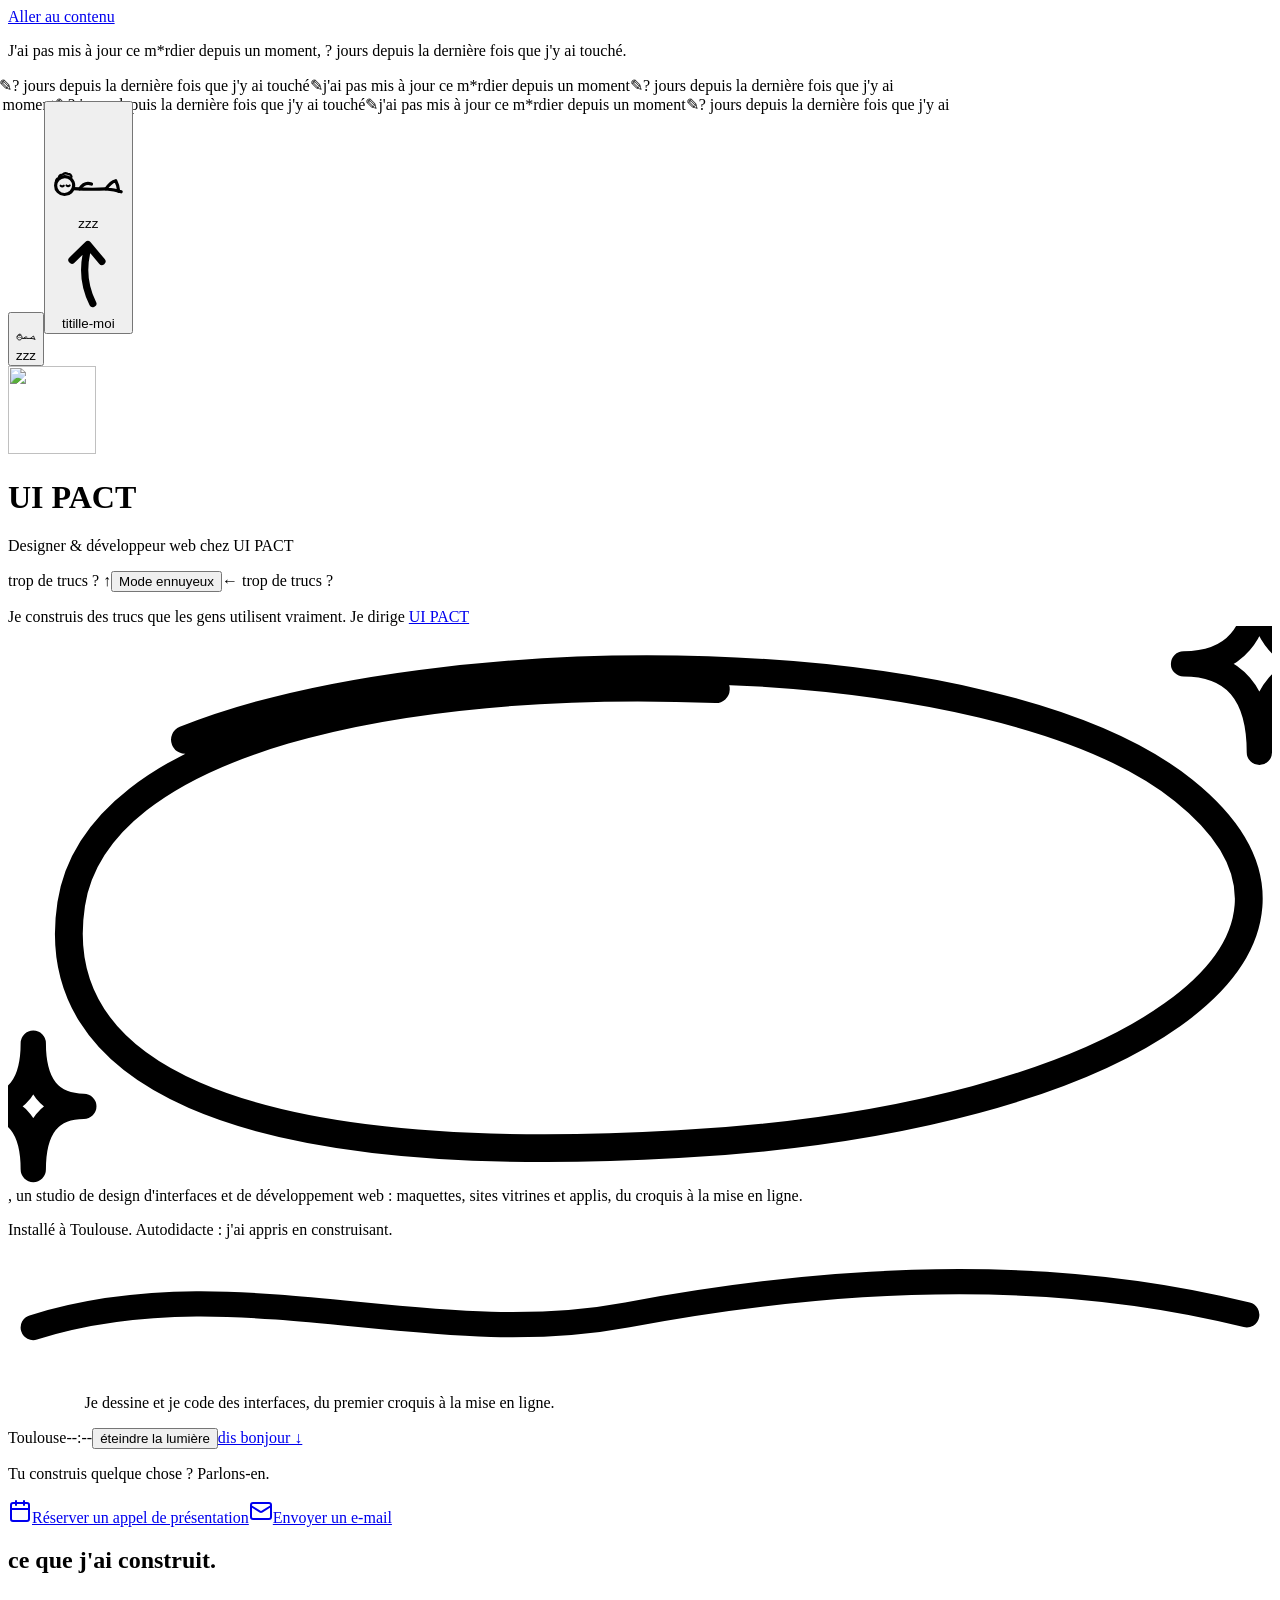
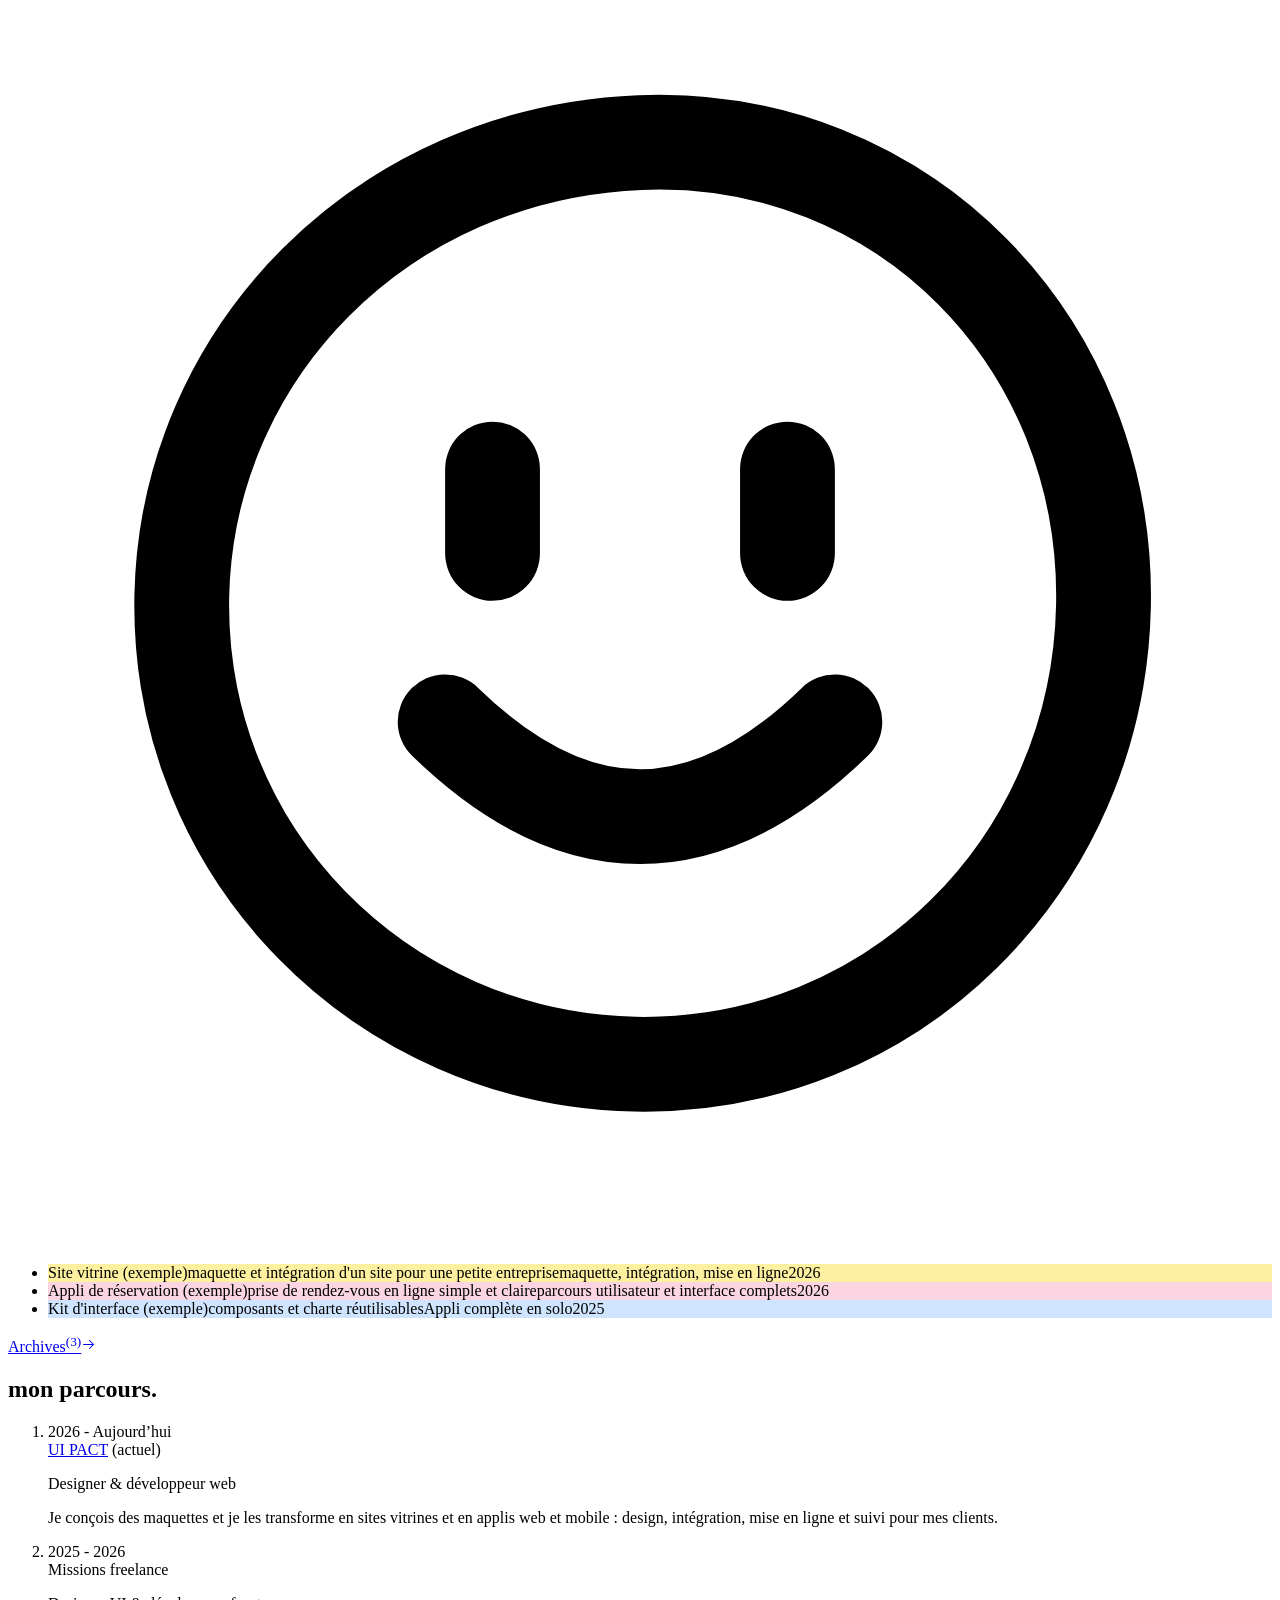
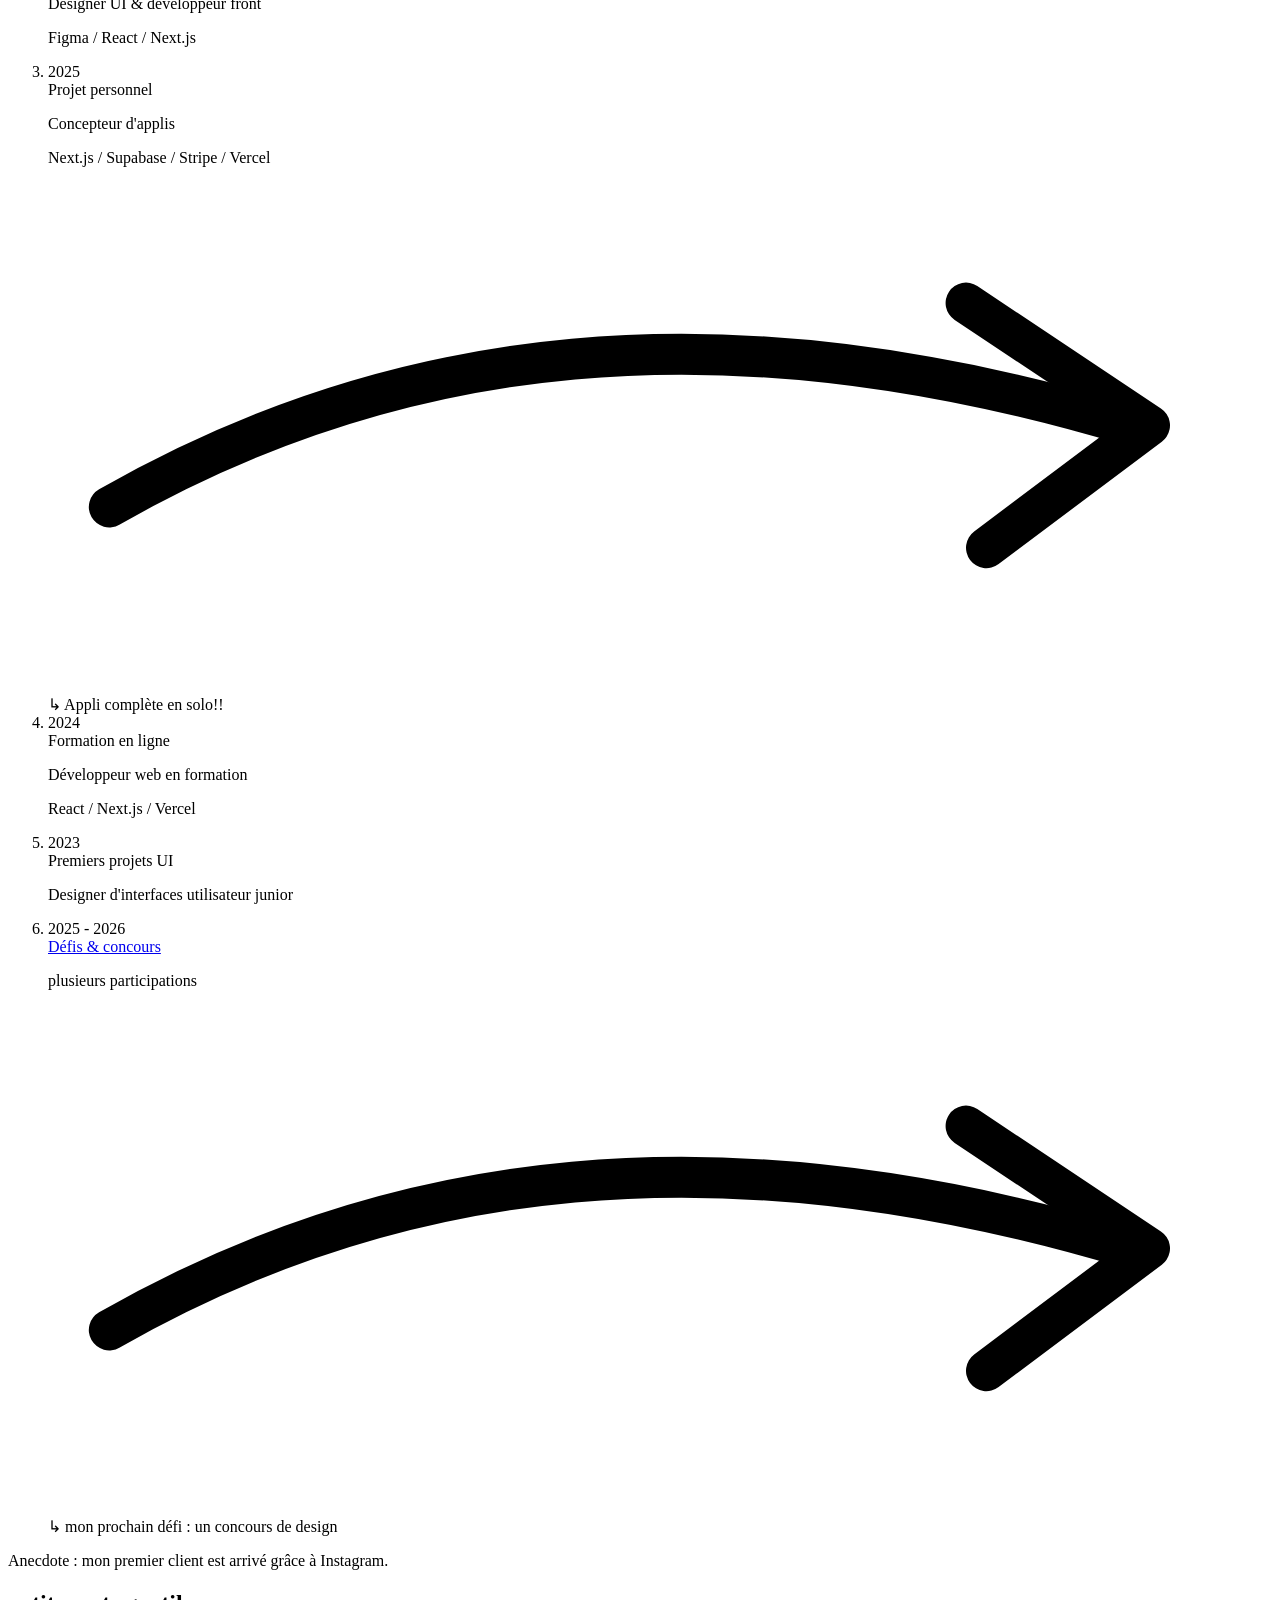
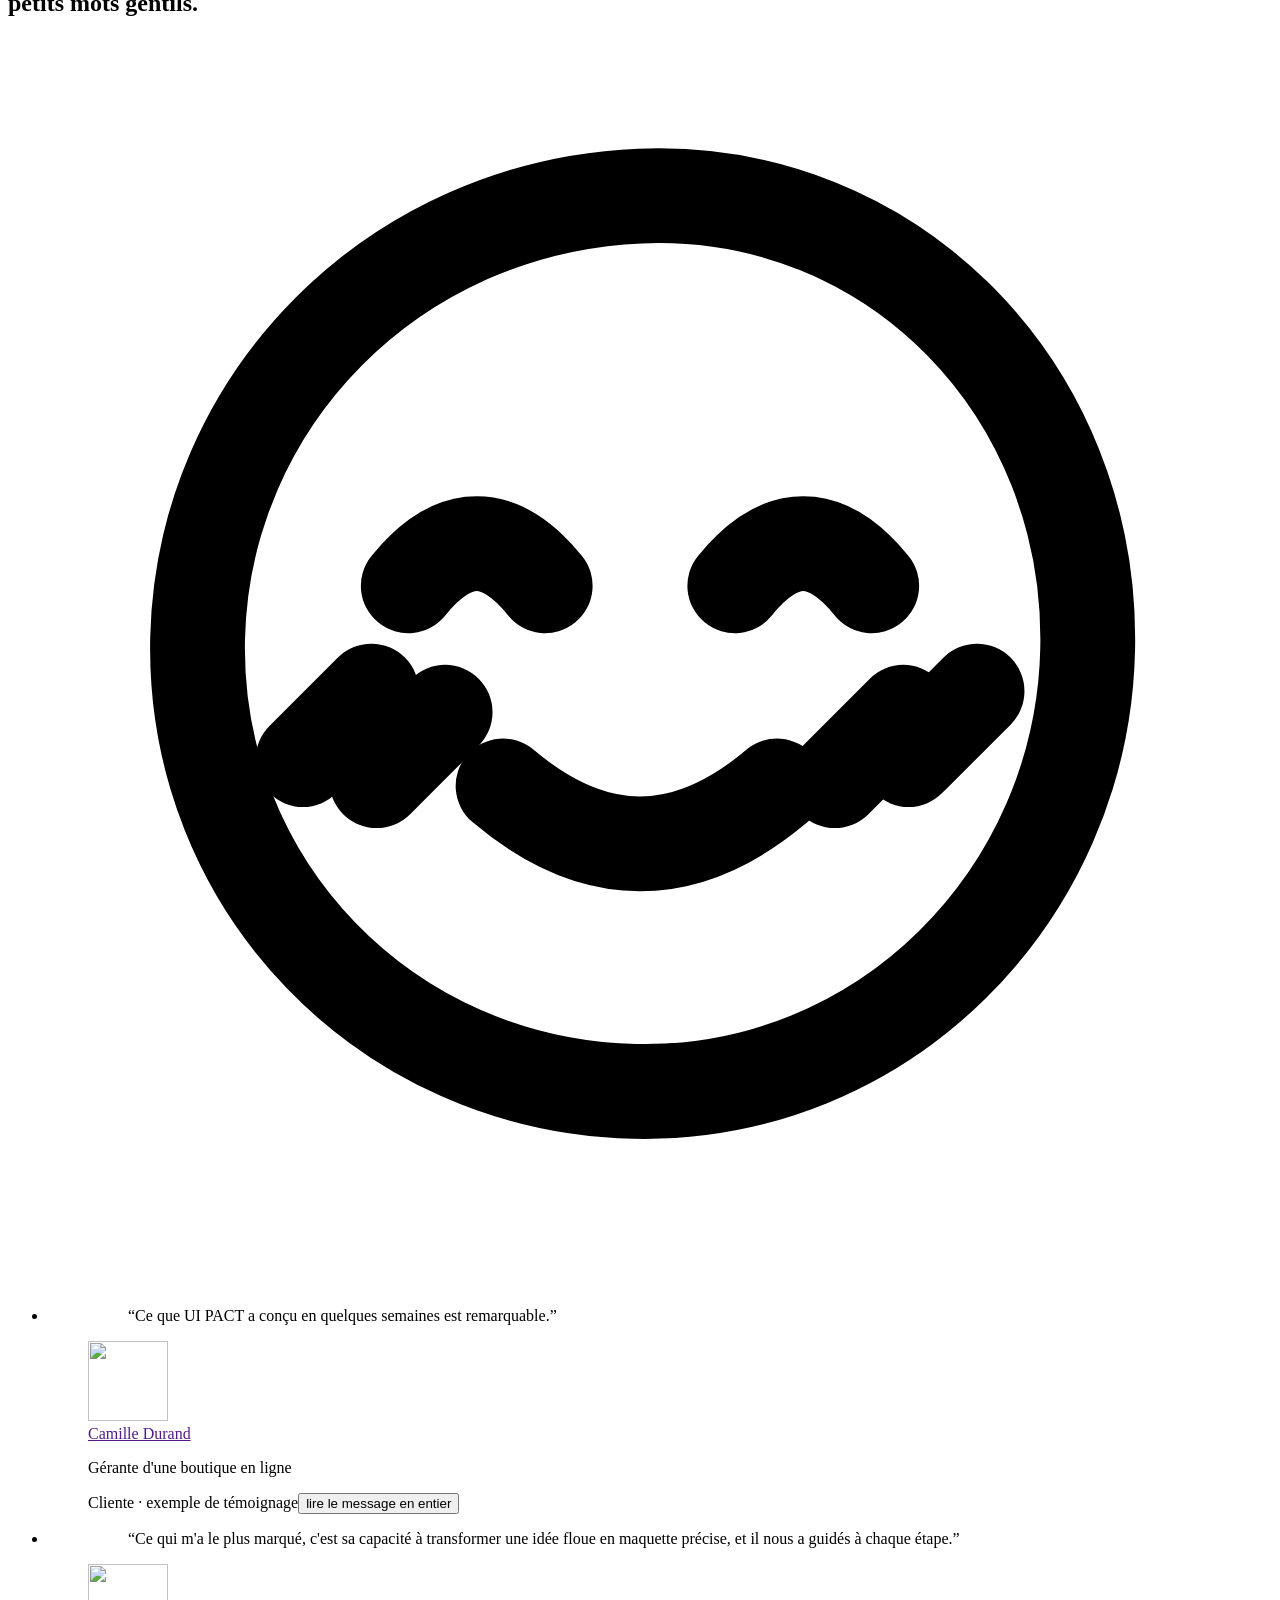
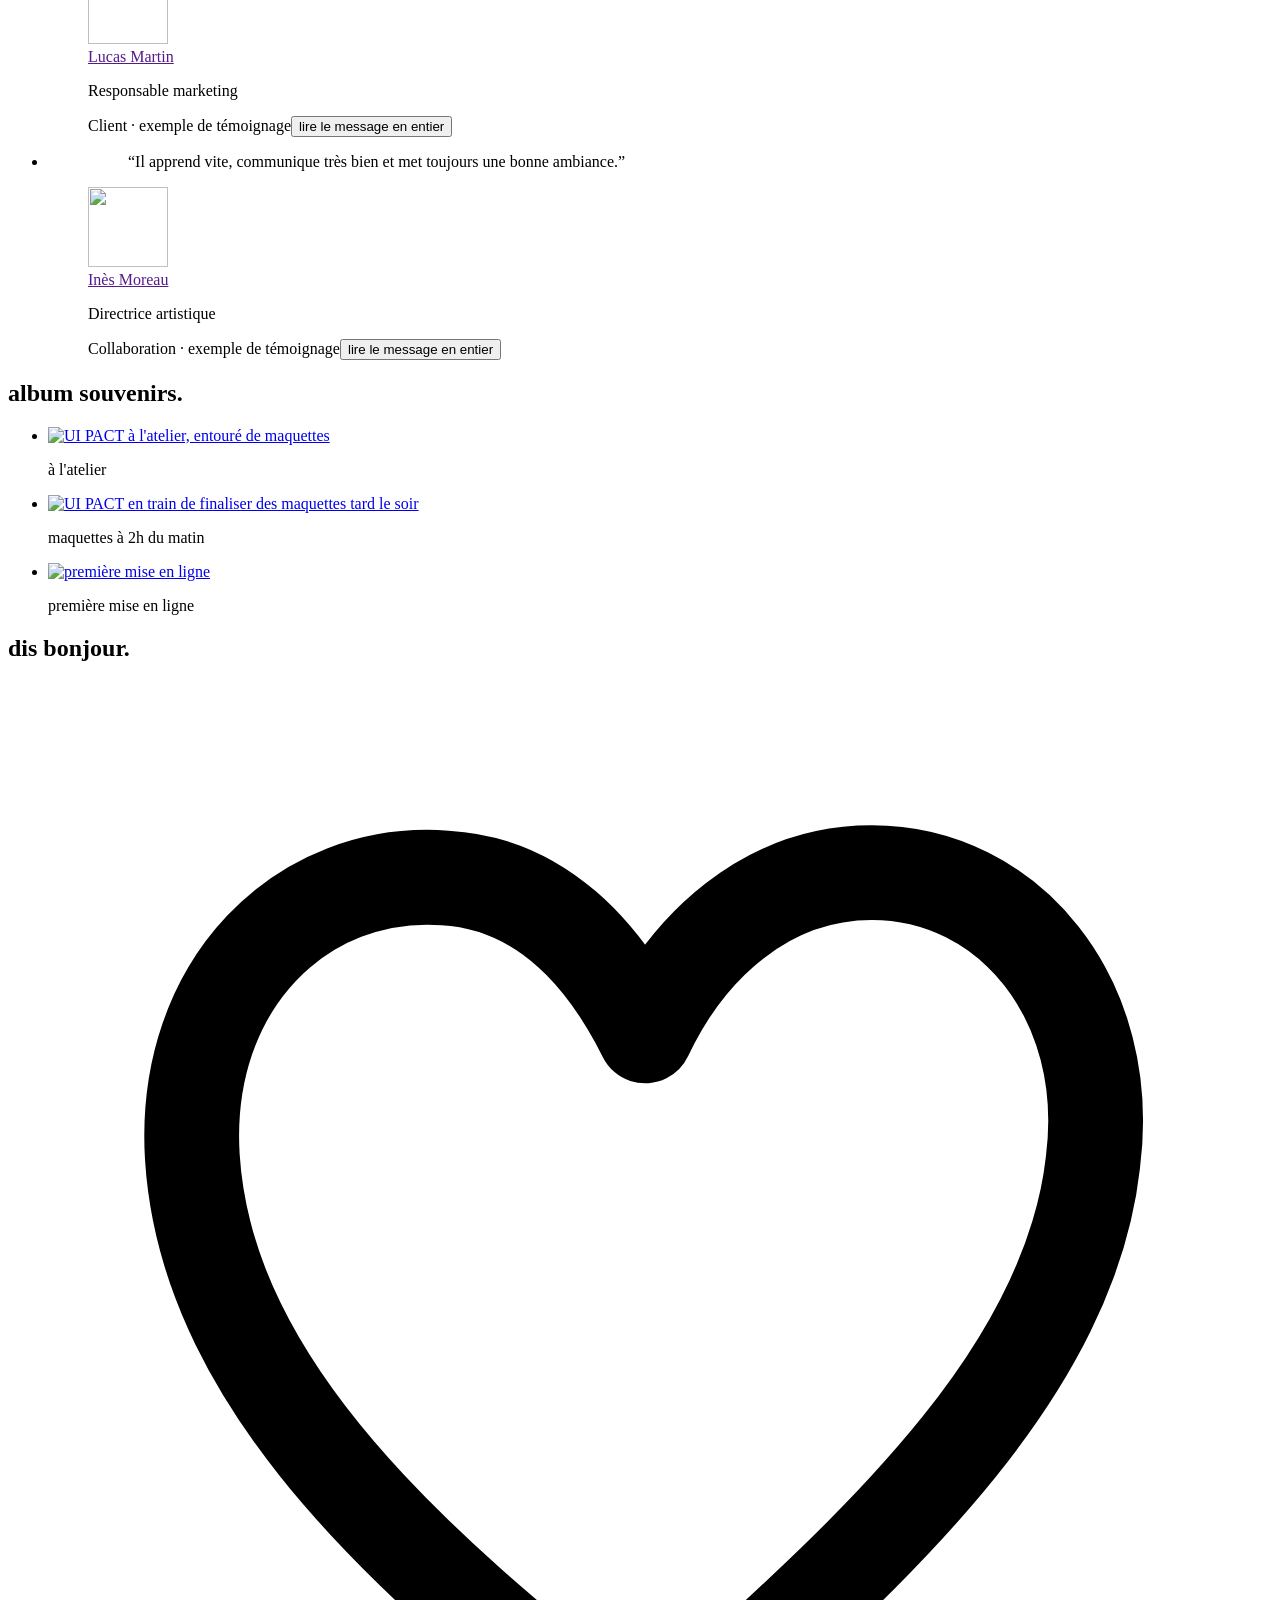
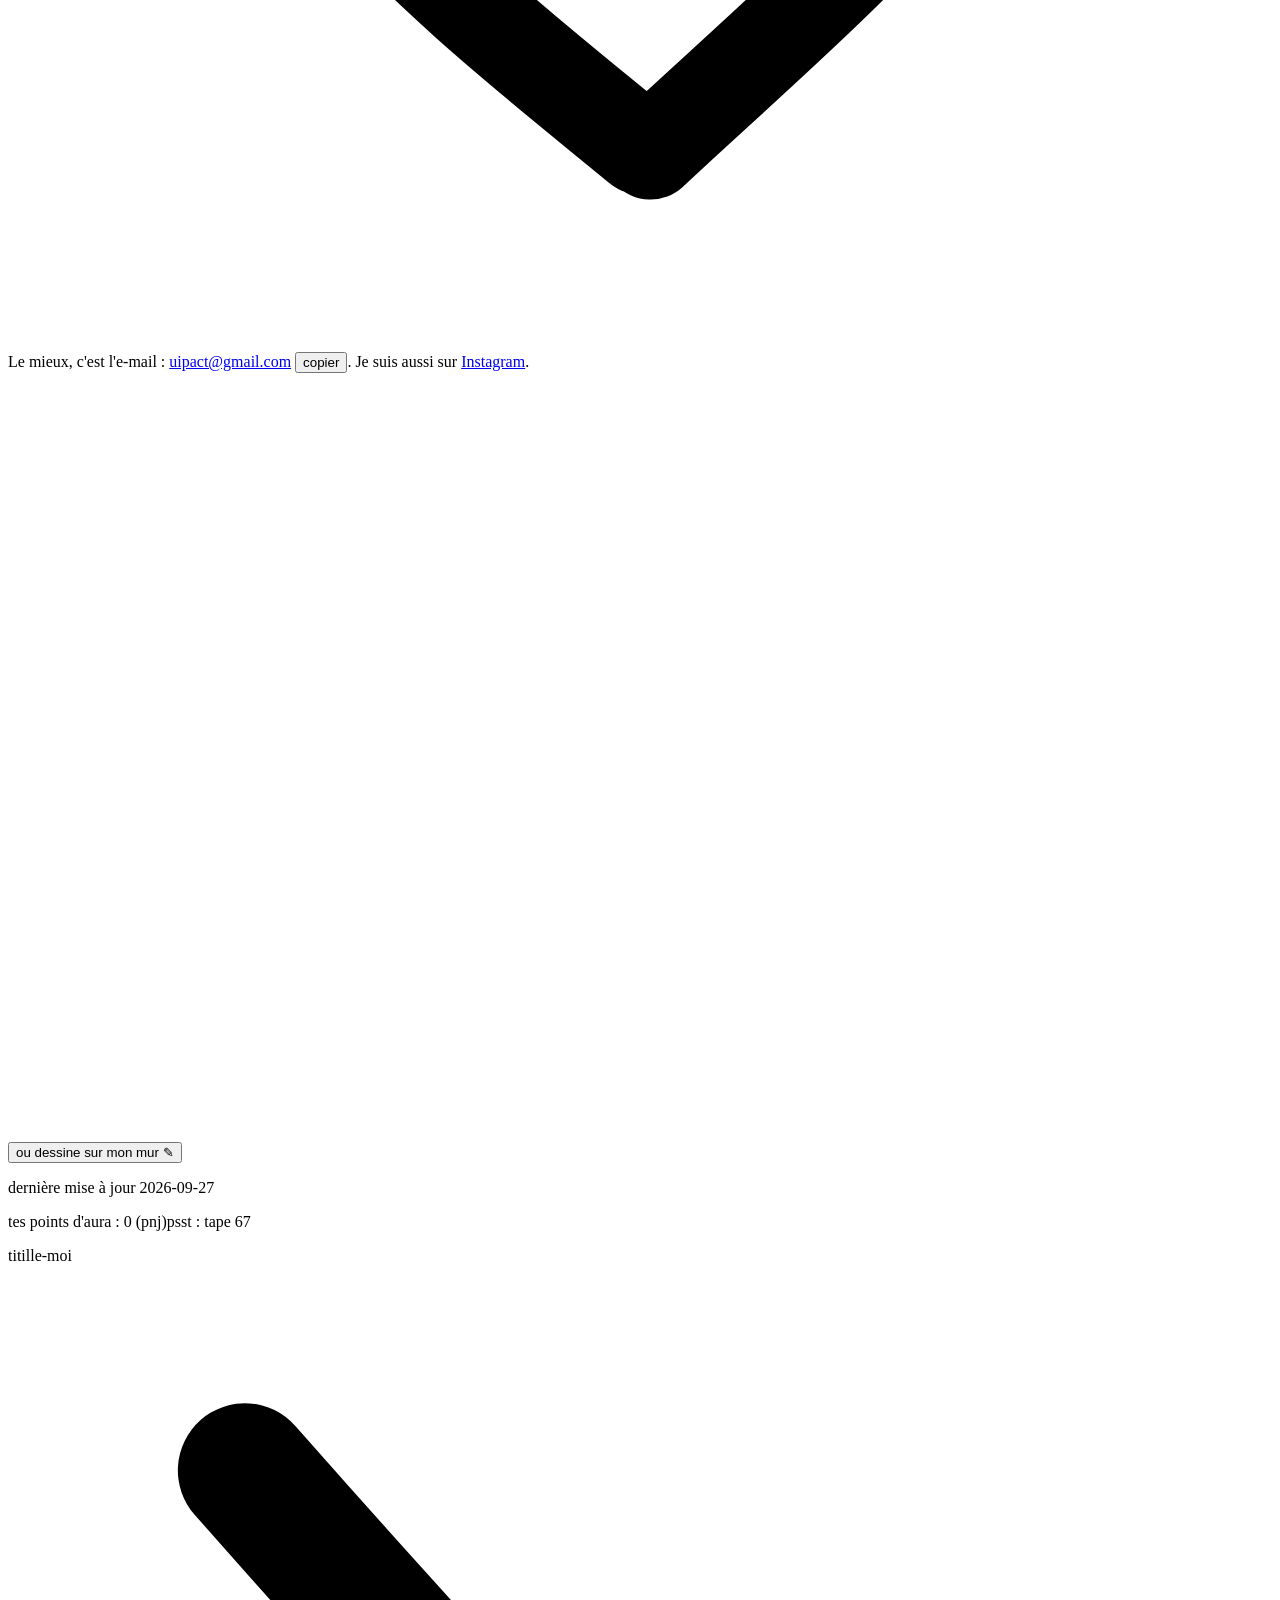
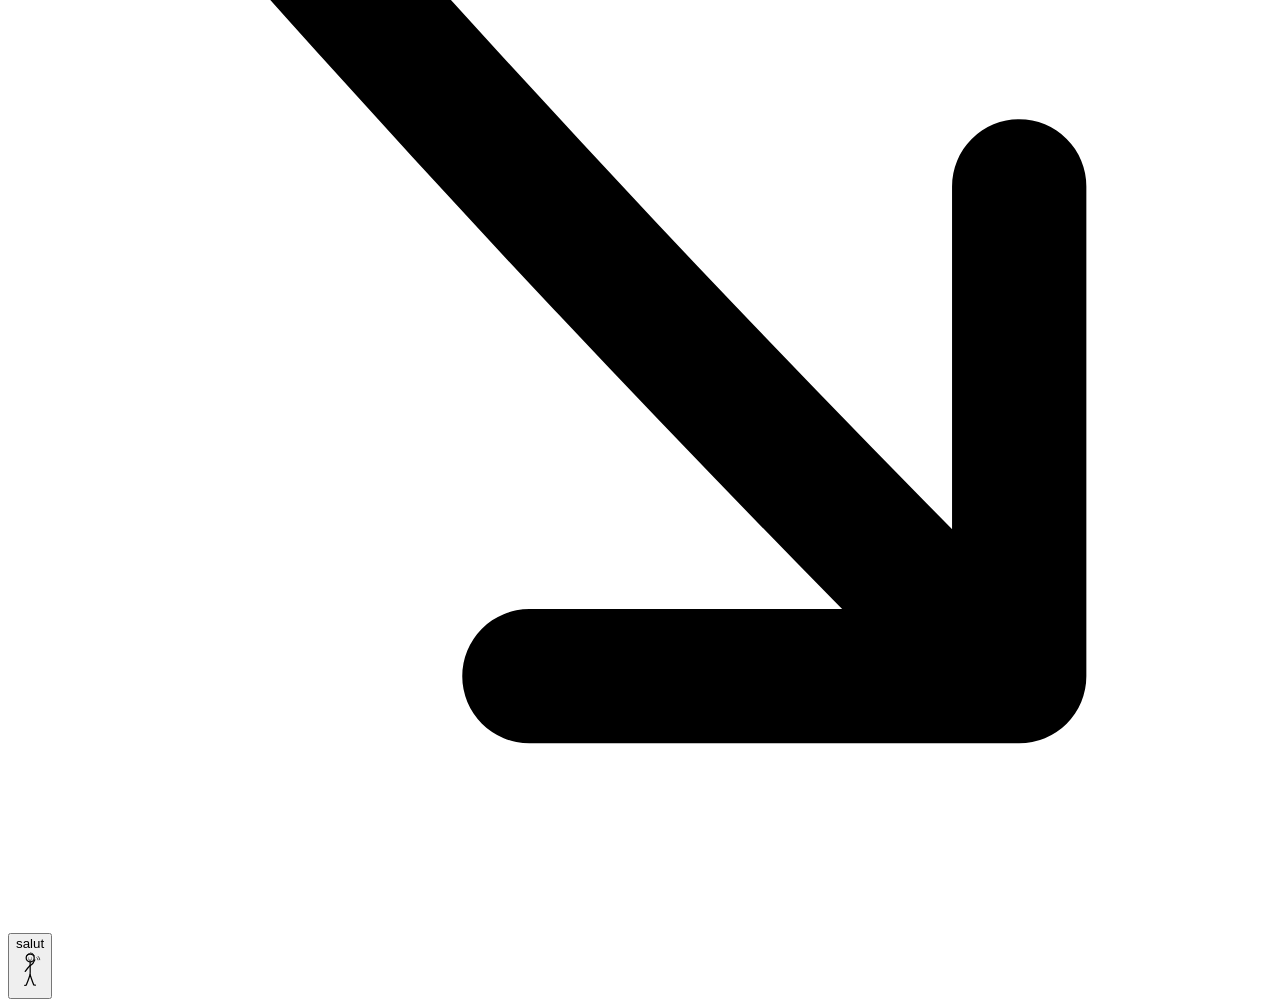
==== index.html @ 974707bc "Add files via upload" ====
<!DOCTYPE html><html lang="fr"><head><meta charset="utf-8"><meta name="viewport" content="width=device-width, initial-scale=1"><link rel="preload" href="/_next/static/media/46bdd75a3ff56824-s.p.woff2" as="font" crossorigin="" type="font/woff2"><link rel="preload" href="/_next/static/media/9cc5b37ab1350db7-s.p.woff2" as="font" crossorigin="" type="font/woff2"><link rel="preload" href="/_next/static/media/e4af272ccee01ff0-s.p.woff2" as="font" crossorigin="" type="font/woff2"><link rel="preload" href="/_next/static/media/e6099e249fd938cc-s.p.woff2" as="font" crossorigin="" type="font/woff2"><link rel="preload" as="image" imagesrcset="/_next/image?url=%2Fme-photo.jpg&amp;w=96&amp;q=75&amp;dpl=dpl_RuDayCeNjqZnbZsZcQgPBjWfigpB 1x, /_next/image?url=%2Fme-photo.jpg&amp;w=256&amp;q=75&amp;dpl=dpl_RuDayCeNjqZnbZsZcQgPBjWfigpB 2x" fetchpriority="high"><link rel="stylesheet" href="css/023e3fbbacd06d6c.css" data-precedence="next"><link rel="preload" as="script" fetchpriority="low" href="/_next/static/chunks/webpack-f86289062508b757.js?dpl=dpl_RuDayCeNjqZnbZsZcQgPBjWfigpB"><script src="js/fd9d1056-c1c0503dc147b9d6.js" async=""></script><script src="js/23-680276cdf4b090db.js" async=""></script><script src="js/main-app-f73cdb3bce740b12.js" async=""></script><script src="js/0e5ce63c-67b422725f129542.js" async=""></script><script src="js/231-ebf9c1a5b0517cbc.js" async=""></script><script src="js/335-702d90f47e14f037.js" async=""></script><script src="js/475-68a2a11c1049b082.js" async=""></script><script src="js/398-c720d1f5e18987a9.js" async=""></script><script src="js/page-f14ba7f855e0711f.js" async=""></script><script src="js/119-e05a8e973f668f64.js" async=""></script><script src="js/layout-c3db6330ef51b4dc.js" async=""></script><script src="js/not-found-897da9426ea06a33.js" async=""></script><title>UI PACT - Designer & développeur web à Toulouse</title><meta name="description" content="Designer et développeur web à Toulouse, fondateur d'UI PACT, studio de design d'interfaces. Maquettes, sites vitrines et applis web et mobile."><link rel="author" href="https://www.instagram.com/uipact/"><meta name="author" content="UI PACT"><meta name="keywords" content="designer UI,développeur web,design d'interfaces,sites vitrines,React,Next.js,Figma,portfolio,UI PACT,Toulouse,studio de design"><meta name="creator" content="UI PACT"><meta name="robots" content="index, follow"><meta name="googlebot" content="index, follow, max-video-preview:-1, max-image-preview:large, max-snippet:-1"><meta property="og:title" content="UI PACT - Designer & développeur web à Toulouse"><meta property="og:description" content="Designer et développeur web à Toulouse, fondateur d'UI PACT, studio de design d'interfaces. Maquettes, sites vitrines et applis web et mobile."><meta property="og:site_name" content="UI PACT"><meta property="og:locale" content="fr_FR"><meta property="og:type" content="website"><meta name="twitter:card" content="summary"><meta name="twitter:title" content="UI PACT - Designer & développeur web à Toulouse"><meta name="twitter:description" content="Designer et développeur web à Toulouse, fondateur d'UI PACT, studio de design d'interfaces. Maquettes, sites vitrines et applis web et mobile."><link rel="icon" href="me-photo.png" type="image/png"><meta name="next-size-adjust"><script>(self.__next_s=self.__next_s||[]).push([0,{"type":"application/ld+json","children":"{\"@context\":\"https://schema.org\",\"@type\":\"Person\",\"name\":\"UI PACT\",\"givenName\":\"UI\",\"familyName\":\"PACT\",\"alternateName\":\"UI PACT\",\"url\":\"https://www.instagram.com/uipact/\",\"image\":\"https://www.instagram.com/uipact//me-photo.png\",\"email\":\"uipact@gmail.com\",\"jobTitle\":\"Member of Technical Staff\",\"description\":\"Designer et développeur web à Toulouse, fondateur d'UI PACT. Sites vitrines, applis web et mobile, design d'interfaces.\",\"address\":{\"@type\":\"PostalAddress\",\"addressLocality\":\"Toulouse\",\"addressCountry\":\"FR\"},\"worksFor\":{\"@type\":\"Organization\",\"name\":\"UI PACT\",\"url\":\"https://www.instagram.com/uipact/\"},\"knowsAbout\":[\"TypeScript\",\"Python\",\"JavaScript\",\"React\",\"Next.js\",\"Node.js\",\"SQL\",\"Supabase\",\"Firebase\",\"OpenAI API\",\"Claude API\",\"TailwindCSS\",\"System Design\",\"CI/CD\",\"Full-Stack Development\"],\"hasOccupation\":{\"@type\":\"Occupation\",\"name\":\"Member of Technical Staff\",\"occupationLocation\":{\"@type\":\"City\",\"name\":\"Toulouse, UK\"}},\"sameAs\":[\"https://www.instagram.com/uipact/\"]}","id":"json-ld"}])</script><script src="js/polyfills-78c92fac7aa8fdd8.js" nomodule=""></script></head><body class="min-h-screen bg-background font-sans antialiased overflow-x-clip __variable_d8ebd1 __variable_ae301a __variable_c512e9"><script>!function(){try{var d=document.documentElement,c=d.classList;c.remove('light','dark');var e=localStorage.getItem('theme');if('system'===e||(!e&&false)){var t='(prefers-color-scheme: dark)',m=window.matchMedia(t);if(m.media!==t||m.matches){d.style.colorScheme = 'dark';c.add('dark')}else{d.style.colorScheme = 'light';c.add('light')}}else if(e){c.add(e|| '')}else{c.add('light')}if(e==='light'||e==='dark'||!e)d.style.colorScheme=e||'light'}catch(e){}}()</script><!--$--><main class="relative min-h-svh overflow-x-clip pb-28"><a href="#content" class="sr-only focus:not-sr-only focus:absolute focus:left-4 focus:top-4 focus:z-[95] focus:rounded focus:bg-foreground focus:px-3 focus:py-2 focus:text-background">Aller au contenu</a><div class="relative flow-root"><div class="paper -mx-6 mt-14 -rotate-[1.2deg] bg-[#f7e38a]/90 py-1 shadow-[0_1px_2px_rgba(0,0,0,0.06)]"><p class="sr-only">J'ai pas mis à jour ce m*rdier depuis un moment, ? jours depuis la dernière fois que j'y ai touché.</p><div aria-hidden="true"><div class="flex overflow-hidden whitespace-nowrap"><div class="flex shrink-0 flex-nowrap will-change-transform " style="transform: translateX(-25%);"><span class="flex shrink-0 items-center"><span class="font-hand px-3 text-2xl leading-8 sm:text-[1.65rem]">j'ai pas mis à jour ce m*rdier depuis un moment</span><span class="font-hand px-3 text-2xl" style="color: var(--pen);">✎</span><span class="font-hand px-3 text-2xl leading-8 tabular-nums sm:text-[1.65rem]">? jours depuis la dernière fois que j'y ai touché</span><span class="font-hand px-3 text-2xl" style="color: var(--pen);">✎</span></span><span class="flex shrink-0 items-center"><span class="font-hand px-3 text-2xl leading-8 sm:text-[1.65rem]">j'ai pas mis à jour ce m*rdier depuis un moment</span><span class="font-hand px-3 text-2xl" style="color: var(--pen);">✎</span><span class="font-hand px-3 text-2xl leading-8 tabular-nums sm:text-[1.65rem]">? jours depuis la dernière fois que j'y ai touché</span><span class="font-hand px-3 text-2xl" style="color: var(--pen);">✎</span></span><span class="flex shrink-0 items-center"><span class="font-hand px-3 text-2xl leading-8 sm:text-[1.65rem]">j'ai pas mis à jour ce m*rdier depuis un moment</span><span class="font-hand px-3 text-2xl" style="color: var(--pen);">✎</span><span class="font-hand px-3 text-2xl leading-8 tabular-nums sm:text-[1.65rem]">? jours depuis la dernière fois que j'y ai touché</span><span class="font-hand px-3 text-2xl" style="color: var(--pen);">✎</span></span><span class="flex shrink-0 items-center"><span class="font-hand px-3 text-2xl leading-8 sm:text-[1.65rem]">j'ai pas mis à jour ce m*rdier depuis un moment</span><span class="font-hand px-3 text-2xl" style="color: var(--pen);">✎</span><span class="font-hand px-3 text-2xl leading-8 tabular-nums sm:text-[1.65rem]">? jours depuis la dernière fois que j'y ai touché</span><span class="font-hand px-3 text-2xl" style="color: var(--pen);">✎</span></span></div></div></div></div><button type="button" aria-label="Titiller le bonhomme" class="absolute right-5 -top-3 z-20 rounded-full focus:outline-none focus-visible:outline-dashed focus-visible:outline-2 focus-visible:outline-offset-4 focus-visible:outline-current min-[800px]:hidden" style="color: var(--pen);"><span class="block h-[78px] w-[52px]"><svg viewBox="0 0 64 96" class="h-full w-full" aria-hidden="true"><path fill="none" stroke="currentColor" stroke-width="2.8" stroke-linecap="round" stroke-linejoin="round" d="M11 64c4.6-.2 8.2 3.4 8.1 7.9-.1 4.5-3.7 8-8.2 7.9-4.4-.1-7.8-3.7-7.7-8 .1-4.1 3.4-7.6 7.8-7.8"></path><path fill="none" stroke="currentColor" stroke-width="2" stroke-linecap="round" stroke-linejoin="round" d="M3.6 69q-.4-3 2.4-4q.4-2.8 3.4-2.8q1.8-2 4.4-.6q2.8-.2 3.4 2.6"></path><path fill="none" stroke="currentColor" stroke-width="1.8" stroke-linecap="round" stroke-linejoin="round" d="M7.6 72q1.4 1.2 2.8 0M12.8 71.8q1.4 1.2 2.8 0"></path><path fill="none" stroke="currentColor" stroke-width="2.8" stroke-linecap="round" stroke-linejoin="round" d="M19.2 74.6c9.4.6 18.8.8 28.4.2"></path><path fill="none" stroke="currentColor" stroke-width="2.8" stroke-linecap="round" stroke-linejoin="round" d="M24.4 74.8c2.6-4 6.6-5.6 10.4-4.2"></path><path fill="none" stroke="currentColor" stroke-width="2.8" stroke-linecap="round" stroke-linejoin="round" d="M47.6 74.8c4.6.4 9.2 1.2 13.4 2.6M47.6 74.8c3-4.4 6-6.6 8.6-7.2 1.6 3 2.4 6 2.6 9.4"></path></svg></span><span aria-hidden="true" class="font-hand pointer-events-none select-none absolute left-3 top-[42%] h-6 w-6"><span class="rd-z absolute left-0 top-2 text-sm">z</span><span class="rd-z absolute left-2 top-0 text-base [animation-delay:0.8s]">z</span><span class="rd-z absolute left-4 -top-2 text-lg [animation-delay:1.6s]">z</span></span></button><button type="button" aria-label="Titiller le bonhomme" class="fixed left-[calc(50%+20rem+1.75rem)] top-0 z-30 hidden transition-opacity duration-300 min-[800px]:block rounded-full focus:outline-none focus-visible:outline-dashed focus-visible:outline-2 focus-visible:outline-offset-4 focus-visible:outline-current" style="color: var(--pen); transform: translateY(-32px);"><span class="block h-24 w-16"><svg viewBox="0 0 64 96" class="h-full w-full" aria-hidden="true"><path fill="none" stroke="currentColor" stroke-width="2.8" stroke-linecap="round" stroke-linejoin="round" d="M11 64c4.6-.2 8.2 3.4 8.1 7.9-.1 4.5-3.7 8-8.2 7.9-4.4-.1-7.8-3.7-7.7-8 .1-4.1 3.4-7.6 7.8-7.8"></path><path fill="none" stroke="currentColor" stroke-width="2" stroke-linecap="round" stroke-linejoin="round" d="M3.6 69q-.4-3 2.4-4q.4-2.8 3.4-2.8q1.8-2 4.4-.6q2.8-.2 3.4 2.6"></path><path fill="none" stroke="currentColor" stroke-width="1.8" stroke-linecap="round" stroke-linejoin="round" d="M7.6 72q1.4 1.2 2.8 0M12.8 71.8q1.4 1.2 2.8 0"></path><path fill="none" stroke="currentColor" stroke-width="2.8" stroke-linecap="round" stroke-linejoin="round" d="M19.2 74.6c9.4.6 18.8.8 28.4.2"></path><path fill="none" stroke="currentColor" stroke-width="2.8" stroke-linecap="round" stroke-linejoin="round" d="M24.4 74.8c2.6-4 6.6-5.6 10.4-4.2"></path><path fill="none" stroke="currentColor" stroke-width="2.8" stroke-linecap="round" stroke-linejoin="round" d="M47.6 74.8c4.6.4 9.2 1.2 13.4 2.6M47.6 74.8c3-4.4 6-6.6 8.6-7.2 1.6 3 2.4 6 2.6 9.4"></path></svg></span><span aria-hidden="true" class="font-hand pointer-events-none select-none absolute left-3 top-[42%] h-6 w-6"><span class="rd-z absolute left-0 top-2 text-sm">z</span><span class="rd-z absolute left-2 top-0 text-base [animation-delay:0.8s]">z</span><span class="rd-z absolute left-4 -top-2 text-lg [animation-delay:1.6s]">z</span></span><span aria-hidden="true" class="pointer-events-none absolute left-1/2 top-full -mt-3 flex -translate-x-1/2 -rotate-6 flex-col items-center transition-opacity duration-300 opacity-0"><svg viewBox="0 0 16 18" class="h-4 w-3.5 overflow-visible"><path d="M9 16c-2-4-2.4-8-1-12.6M4.4 6.4L7.9 3l3.1 3.7" fill="none" stroke="currentColor" stroke-width="1.6" stroke-linecap="round" stroke-linejoin="round"></path></svg><span class="font-hand whitespace-nowrap text-lg leading-none">titille-moi</span></span></button></div><div id="content" class="mx-auto max-w-[40rem] px-5 pt-14 md:pt-20"><header class="flex flex-wrap items-center gap-x-3 gap-y-1"><div class="flex min-w-0 items-center gap-3"><img alt="" fetchpriority="high" width="88" height="88" decoding="async" data-nimg="1" class="h-11 w-11 shrink-0 rounded-full" style="color: transparent;" srcset="/_next/image?url=%2Fme-photo.png&amp;w=96&amp;q=75&amp;dpl=dpl_RuDayCeNjqZnbZsZcQgPBjWfigpB 1x, /_next/image?url=%2Fme-photo.png&amp;w=256&amp;q=75&amp;dpl=dpl_RuDayCeNjqZnbZsZcQgPBjWfigpB 2x" src="/_next/image?url=%2Fme-photo.png&amp;w=256&amp;q=75&amp;dpl=dpl_RuDayCeNjqZnbZsZcQgPBjWfigpB"><div class="min-w-0"><h1 class="font-medium leading-tight">UI PACT</h1><p class="leading-tight text-muted-foreground">Designer &amp; développeur web chez UI PACT</p></div></div><div class="relative ml-auto flex shrink-0 items-center"><span aria-hidden="true" class="font-hand pointer-events-none absolute right-1 top-full -mt-1 -rotate-3 whitespace-nowrap text-lg leading-none xl:hidden" style="color: var(--pen);">trop de trucs ? ↑</span><button type="button" role="switch" aria-checked="false" class="flex min-h-11 items-center gap-2 rounded-sm text-xs text-muted-foreground transition-colors hover:text-foreground focus-visible:outline-none focus-visible:ring-2 focus-visible:ring-foreground"><span>Mode ennuyeux</span><span aria-hidden="true" class="relative h-5 w-9 rounded-full bg-border"><span class="absolute left-0.5 top-0.5 h-4 w-4 rounded-full bg-background shadow-sm"></span></span></button><span aria-hidden="true" class="font-hand pointer-events-none absolute left-full top-1/2 ml-3 hidden -translate-y-1/2 -rotate-3 whitespace-nowrap text-lg leading-none xl:block" style="color: var(--pen);">← trop de trucs ?</span></div></header><div class="mt-10 space-y-4 text-pretty leading-relaxed md:text-[17px]"><p><span class="font-serif text-[1.2em] italic">Je construis des trucs que les gens utilisent vraiment.</span> Je dirige <span class="relative inline-block mx-1"><a target="_blank" class="font-medium rounded-sm focus-visible:outline-none focus-visible:ring-2 focus-visible:ring-foreground focus-visible:ring-offset-2 focus-visible:ring-offset-background" href="https://www.instagram.com/uipact/">UI PACT</a><svg aria-hidden="true" viewBox="0 0 100 44" preserveAspectRatio="none" class="pointer-events-none absolute -left-[0.45em] -top-[0.3em] h-[calc(100%+0.6em)] w-[calc(100%+0.9em)] overflow-visible" style="color: var(--pen); --rd-delay: 0.2s;"><path fill="none" stroke="currentColor" stroke-linecap="round" stroke-linejoin="round" class="rd-stroke" pathLength="1" stroke-width="2.2" d="M14 9C34 1 78 1 93 13s-4 26-40 28S3 35 5 22 31 4 56 5"></path><path fill="none" stroke="currentColor" stroke-linecap="round" stroke-linejoin="round" class="rd-stroke" pathLength="1" stroke-width="2" style="--rd-delay: 1s;" d="M99 -4Q99 3 105 3Q99 3 99 10Q99 3 93 3Q99 3 99 -4M2 33Q2 38 6 38Q2 38 2 43Q2 38 -2 38Q2 38 2 33"></path></svg></span>, un studio de design d'interfaces et de développement web : maquettes, sites vitrines et applis, du croquis à la mise en ligne.</p><p class="text-muted-foreground">Installé à Toulouse. <span class="relative whitespace-nowrap"><span class="text-foreground">Autodidacte : j'ai appris en construisant.</span><svg aria-hidden="true" viewBox="0 0 100 12" preserveAspectRatio="none" class="pointer-events-none absolute -bottom-[0.35em] left-0 h-[0.5em] w-full overflow-visible" style="color: var(--pen); --rd-delay: 0.6s;"><path fill="none" stroke="currentColor" stroke-linecap="round" stroke-linejoin="round" class="rd-stroke" pathLength="1" stroke-width="2" d="M2 7c16-5 31 2 47-1s33-4 49 0"></path></svg><span aria-hidden="true" class="font-hand pointer-events-none absolute bottom-full left-full translate-x-1 -rotate-6 whitespace-nowrap text-lg leading-none transition-opacity duration-500 min-[355px]:left-auto min-[355px]:right-0 min-[355px]:translate-x-4" style="color: var(--pen); opacity: 0; transition-delay: 1.3s;">+1000 aura</span></span> Je dessine et je code des interfaces, du premier croquis à la mise en ligne.</p></div><p class="mt-6 flex flex-wrap items-center gap-x-3 gap-y-1 text-sm text-muted-foreground"><span class="inline-flex items-center gap-1.5"><span class="h-1.5 w-1.5 rounded-full bg-green-500" aria-hidden="true"></span>Toulouse<span class="inline-block min-w-[2.75rem] tabular-nums">--:--</span></span><button type="button" class="underline decoration-border decoration-1 underline-offset-4 transition-colors hover:text-foreground hover:decoration-foreground rounded-sm focus-visible:outline-none focus-visible:ring-2 focus-visible:ring-foreground focus-visible:ring-offset-2 focus-visible:ring-offset-background">éteindre la lumière</button><a href="#contact" class="underline decoration-border underline-offset-4 hover:text-foreground">dis bonjour ↓</a></p><div class="mt-10 rounded-xl border border-border p-4"><div class="mt-4 flex flex-wrap items-center justify-between gap-3 border-t border-dashed border-border pt-4"><p class="text-sm">Tu construis quelque chose ? Parlons-en.</p><div class="flex flex-wrap gap-2"><a href="mailto:uipact@gmail.com" target="_blank" rel="noreferrer" class="inline-flex min-h-11 items-center gap-2 px-4 text-sm font-medium transition-colors bg-foreground text-background hover:opacity-80 focus-visible:outline-none focus-visible:ring-2 focus-visible:ring-foreground focus-visible:ring-offset-2 focus-visible:ring-offset-background rounded-lg"><svg xmlns="http://www.w3.org/2000/svg" width="24" height="24" viewBox="0 0 24 24" fill="none" stroke="currentColor" stroke-width="2" stroke-linecap="round" stroke-linejoin="round" class="lucide lucide-calendar h-4 w-4" aria-hidden="true"><path d="M8 2v4"></path><path d="M16 2v4"></path><rect width="18" height="18" x="3" y="4" rx="2"></rect><path d="M3 10h18"></path></svg>Réserver un appel de présentation</a><a href="mailto:uipact@gmail.com" class="inline-flex min-h-11 items-center gap-2 px-4 text-sm font-medium transition-colors border border-border hover:border-foreground/40 focus-visible:outline-none focus-visible:ring-2 focus-visible:ring-foreground focus-visible:ring-offset-2 focus-visible:ring-offset-background rounded-lg"><svg xmlns="http://www.w3.org/2000/svg" width="24" height="24" viewBox="0 0 24 24" fill="none" stroke="currentColor" stroke-width="2" stroke-linecap="round" stroke-linejoin="round" class="lucide lucide-mail h-4 w-4" aria-hidden="true"><rect width="20" height="16" x="2" y="4" rx="2"></rect><path d="m22 7-8.97 5.7a1.94 1.94 0 0 1-2.06 0L2 7"></path></svg>Envoyer un e-mail</a></div></div></div><section id="work" aria-labelledby="work-label" class="mt-20"><h2 id="work-label" class="mb-6 flex items-center gap-1 font-serif text-[1.75rem] italic leading-none text-foreground">ce que j'ai construit.<svg aria-hidden="true" viewBox="0 0 24 24" class="ml-1.5 inline-block h-[1.25em] w-[1.25em] -translate-y-[0.1em] overflow-visible align-middle" style="color: var(--pen);"><path fill="none" stroke="currentColor" stroke-linecap="round" stroke-linejoin="round" class="rd-stroke" pathLength="1" stroke-width="1.8" style="--rd-delay: 0.2s;" d="M12 3.2c5-.2 8.9 3.8 8.8 8.8-.1 4.9-4 8.8-8.9 8.7-4.8-.1-8.7-4-8.6-8.9.1-4.6 3.8-8.4 8.7-8.6"></path><path fill="none" stroke="currentColor" stroke-linecap="round" stroke-linejoin="round" class="rd-stroke" pathLength="1" stroke-width="1.8" style="--rd-delay: 0.55s;" d="M9.2 9.4v1.6M14.8 9.4v1.6"></path><path fill="none" stroke="currentColor" stroke-linecap="round" stroke-linejoin="round" class="rd-stroke" pathLength="1" stroke-width="1.8" style="--rd-delay: 0.8999999999999999s;" d="M8.3 14.2q3.7 3.6 7.4 0"></path></svg></h2><ul class="flex flex-wrap justify-center gap-4 pt-3 sm:gap-5"><li class="w-[calc(50%-0.5rem)] sm:w-[calc((100%-2.5rem)/3)]"><div role="group" aria-label="Site vitrine (exemple), 2026. Projet exemple : maquette Figma, intégration responsive et mise en ligne d'un site vitrine. maquette, intégration, mise en ligne." class="paper group relative flex h-full min-h-[11rem] flex-col p-3.5 pb-9 shadow-[0_12px_14px_-10px_rgba(0,0,0,0.35)] transition-transform duration-300 hover:-translate-y-1 hover:rotate-0 active:rotate-0 -rotate-2" style="background: rgb(253, 240, 160);"><span aria-hidden="true" class="absolute -top-2.5 left-1/2 h-5 w-12 -translate-x-1/2 -rotate-3 bg-white/60"></span><span class="font-hand text-[1.75rem] leading-[0.95]">Site vitrine (exemple)</span><span class="font-hand mt-1.5 text-lg leading-tight text-foreground/70">maquette et intégration d'un site pour une petite entreprise</span><span class="font-hand mt-2 text-lg font-bold leading-tight" style="color: var(--pen);">maquette, intégration, mise en ligne</span><span class="font-hand absolute bottom-2 right-3 text-lg text-foreground/60">2026</span></div></li><li class="w-[calc(50%-0.5rem)] sm:w-[calc((100%-2.5rem)/3)]"><div role="group" aria-label="Appli de réservation (exemple), 2026. Projet exemple : conception d'une appli de réservation, du parcours utilisateur à l'interface finale. parcours utilisateur et interface complets." class="paper group relative flex h-full min-h-[11rem] flex-col p-3.5 pb-9 shadow-[0_12px_14px_-10px_rgba(0,0,0,0.35)] transition-transform duration-300 hover:-translate-y-1 hover:rotate-0 active:rotate-0 rotate-[1.5deg]" style="background: rgb(251, 213, 226);"><span aria-hidden="true" class="absolute -top-2.5 left-1/2 h-5 w-12 -translate-x-1/2 -rotate-3 bg-white/60"></span><span class="font-hand text-[1.75rem] leading-[0.95]">Appli de réservation (exemple)</span><span class="font-hand mt-1.5 text-lg leading-tight text-foreground/70">prise de rendez-vous en ligne simple et claire</span><span class="font-hand mt-2 text-lg font-bold leading-tight" style="color: var(--pen);">parcours utilisateur et interface complets</span><span class="font-hand absolute bottom-2 right-3 text-lg text-foreground/60">2026</span></div></li><li class="w-[calc(50%-0.5rem)] sm:w-[calc((100%-2.5rem)/3)]"><div role="group" aria-label="Kit d'interface (exemple), 2025. Projet exemple : un kit de composants et une charte graphique réutilisables pour garder des interfaces cohérentes. Appli complète en solo." class="paper group relative flex h-full min-h-[11rem] flex-col p-3.5 pb-9 shadow-[0_12px_14px_-10px_rgba(0,0,0,0.35)] transition-transform duration-300 hover:-translate-y-1 hover:rotate-0 active:rotate-0 -rotate-1" style="background: rgb(207, 229, 255);"><span aria-hidden="true" class="absolute -top-2.5 left-1/2 h-5 w-12 -translate-x-1/2 -rotate-3 bg-white/60"></span><span class="font-hand text-[1.75rem] leading-[0.95]">Kit d'interface (exemple)</span><span class="font-hand mt-1.5 text-lg leading-tight text-foreground/70">composants et charte réutilisables</span><span class="font-hand mt-2 text-lg font-bold leading-tight" style="color: var(--pen);">Appli complète en solo</span><span class="font-hand absolute bottom-2 right-3 text-lg text-foreground/60">2025</span></div></li></ul><a aria-label="Archive des projets, 3 projets" class="mt-6 inline-flex min-h-11 items-center gap-1 text-sm text-muted-foreground transition-colors hover:text-foreground rounded-sm focus-visible:outline-none focus-visible:ring-2 focus-visible:ring-foreground focus-visible:ring-offset-2 focus-visible:ring-offset-background" href="/project-archive">Archives<sup class="-ml-0.5 text-[0.7em] tabular-nums">(3)</sup><svg width="15" height="15" viewBox="0 0 15 15" fill="none" xmlns="http://www.w3.org/2000/svg" class="h-3.5 w-3.5" aria-hidden="true"><path d="M8.14645 3.14645C8.34171 2.95118 8.65829 2.95118 8.85355 3.14645L12.8536 7.14645C13.0488 7.34171 13.0488 7.65829 12.8536 7.85355L8.85355 11.8536C8.65829 12.0488 8.34171 12.0488 8.14645 11.8536C7.95118 11.6583 7.95118 11.3417 8.14645 11.1464L11.2929 8H2.5C2.22386 8 2 7.77614 2 7.5C2 7.22386 2.22386 7 2.5 7H11.2929L8.14645 3.85355C7.95118 3.65829 7.95118 3.34171 8.14645 3.14645Z" fill="currentColor" fill-rule="evenodd" clip-rule="evenodd"></path></svg></a></section><section id="experience" aria-labelledby="experience-label" class="mt-20"><h2 id="experience-label" class="mb-6 flex items-center gap-1 font-serif text-[1.75rem] italic leading-none text-foreground">mon parcours.</h2><ol><li class="relative grid grid-cols-[6.5rem_1fr] gap-x-4 py-2"><span class="pt-0.5 text-sm tabular-nums text-muted-foreground">2026 - Aujourd’hui</span><div><a target="_blank" class="font-medium underline decoration-border decoration-1 underline-offset-4 transition-colors hover:decoration-foreground rounded-sm focus-visible:outline-none focus-visible:ring-2 focus-visible:ring-foreground focus-visible:ring-offset-2 focus-visible:ring-offset-background" href="https://www.instagram.com/uipact/">UI PACT</a><span class="ml-2 inline-block h-1.5 w-1.5 -translate-y-0.5 rounded-full bg-green-500" aria-hidden="true"></span><span class="sr-only"> (actuel)</span><p class="text-muted-foreground">Designer &amp; développeur web</p><p class="mt-1 text-pretty text-sm leading-relaxed text-muted-foreground">Je conçois des maquettes et je les transforme en sites vitrines et en applis web et mobile : design, intégration, mise en ligne et suivi pour mes clients.</p></div></li><li class="relative grid grid-cols-[6.5rem_1fr] gap-x-4 py-2"><span class="pt-0.5 text-sm tabular-nums text-muted-foreground">2025 - 2026</span><div><span class="font-medium">Missions freelance</span><p class="text-muted-foreground">Designer UI &amp; développeur front</p><p class="mt-1 font-mono text-xs leading-relaxed text-muted-foreground">Figma / React / Next.js</p></div></li><li class="relative grid grid-cols-[6.5rem_1fr] gap-x-4 py-2"><span class="pt-0.5 text-sm tabular-nums text-muted-foreground">2025</span><div><span class="font-medium">Projet personnel</span><p class="text-muted-foreground">Concepteur d'applis</p><p class="mt-1 font-mono text-xs leading-relaxed text-muted-foreground">Next.js / Supabase / Stripe / Vercel</p></div><span class="pointer-events-none absolute right-full top-1/2 mr-3 hidden -translate-y-1/2 items-center gap-1 lg:flex" style="color: var(--pen);"><span class="font-hand whitespace-nowrap text-xl leading-none transition-opacity duration-700" style="opacity: 0;">Appli complète en solo!!</span><svg aria-hidden="true" viewBox="0 0 60 24" class="h-6 w-14 overflow-visible"><path fill="none" stroke="currentColor" stroke-linecap="round" stroke-linejoin="round" class="rd-stroke" pathLength="1" stroke-width="2" d="M3 15c14-8 30-10 50-4"></path><path fill="none" stroke="currentColor" stroke-linecap="round" stroke-linejoin="round" class="rd-stroke" pathLength="1" stroke-width="2" style="--rd-delay: 0.6s;" d="M45 5l9 6-8 6"></path></svg></span><span class="font-hand col-start-2 block text-lg leading-tight lg:hidden" style="color: var(--pen);">↳ Appli complète en solo!!</span></li><li class="relative grid grid-cols-[6.5rem_1fr] gap-x-4 py-2"><span class="pt-0.5 text-sm tabular-nums text-muted-foreground">2024</span><div><span class="font-medium">Formation en ligne</span><p class="text-muted-foreground">Développeur web en formation</p><p class="mt-1 font-mono text-xs leading-relaxed text-muted-foreground">React / Next.js / Vercel</p></div></li><li class="relative grid grid-cols-[6.5rem_1fr] gap-x-4 py-2"><span class="pt-0.5 text-sm tabular-nums text-muted-foreground">2023</span><div><span class="font-medium">Premiers projets UI</span><p class="text-muted-foreground">Designer d'interfaces utilisateur junior</p></div></li><li class="relative grid grid-cols-[6.5rem_1fr] gap-x-4 py-2"><span class="pt-0.5 text-sm tabular-nums text-muted-foreground">2025 - 2026</span><div><a class="font-medium underline decoration-border decoration-1 underline-offset-4 transition-colors hover:decoration-foreground rounded-sm focus-visible:outline-none focus-visible:ring-2 focus-visible:ring-foreground focus-visible:ring-offset-2 focus-visible:ring-offset-background" href="/hackathons">Défis &amp; concours</a><p class="text-muted-foreground">plusieurs participations</p></div><span class="pointer-events-none absolute right-full top-1/2 mr-3 hidden -translate-y-1/2 items-center gap-1 lg:flex" style="color: var(--pen);"><span class="font-hand whitespace-nowrap text-xl leading-none transition-opacity duration-700" style="opacity: 0;">mon prochain défi : un concours de design</span><svg aria-hidden="true" viewBox="0 0 60 24" class="h-6 w-14 overflow-visible"><path fill="none" stroke="currentColor" stroke-linecap="round" stroke-linejoin="round" class="rd-stroke" pathLength="1" stroke-width="2" d="M3 15c14-8 30-10 50-4"></path><path fill="none" stroke="currentColor" stroke-linecap="round" stroke-linejoin="round" class="rd-stroke" pathLength="1" stroke-width="2" style="--rd-delay: 0.6s;" d="M45 5l9 6-8 6"></path></svg></span><span class="font-hand col-start-2 block text-lg leading-tight lg:hidden" style="color: var(--pen);">↳ mon prochain défi : un concours de design</span></li></ol><p class="mt-6 text-sm leading-relaxed text-muted-foreground"><span class="font-medium text-foreground">Anecdote :</span> mon premier client est arrivé grâce à Instagram.</p></section><section id="kind-words" aria-labelledby="kind-words-label" class="mt-20"><h2 id="kind-words-label" class="mb-6 flex items-center gap-1 font-serif text-[1.75rem] italic leading-none text-foreground">petits mots gentils.<svg aria-hidden="true" viewBox="0 0 24 24" class="ml-1.5 inline-block h-[1.25em] w-[1.25em] -translate-y-[0.1em] overflow-visible align-middle" style="color: var(--pen);"><path fill="none" stroke="currentColor" stroke-linecap="round" stroke-linejoin="round" class="rd-stroke" pathLength="1" stroke-width="1.8" style="--rd-delay: 0.2s;" d="M12 3.4c4.8-.2 8.6 3.7 8.5 8.6-.1 4.7-3.9 8.5-8.6 8.4-4.7-.1-8.4-3.9-8.3-8.6.1-4.5 3.7-8.2 8.4-8.4"></path><path fill="none" stroke="currentColor" stroke-linecap="round" stroke-linejoin="round" class="rd-stroke" pathLength="1" stroke-width="1.8" style="--rd-delay: 0.55s;" d="M7.6 10.8q1.3-1.6 2.6 0M13.8 10.8q1.3-1.6 2.6 0"></path><path fill="none" stroke="currentColor" stroke-linecap="round" stroke-linejoin="round" class="rd-stroke" pathLength="1" stroke-width="1.8" style="--rd-delay: 0.8999999999999999s;" d="M9.4 14.6q2.6 2.2 5.2 0"></path><path fill="none" stroke="currentColor" stroke-linecap="round" stroke-linejoin="round" class="rd-stroke" pathLength="1" stroke-width="1.8" style="--rd-delay: 1.2499999999999998s;" d="M5.6 14.1l1.3-1.3M7 14.5l1.3-1.3M15.7 14.5l1.3-1.3M17.1 14.1l1.3-1.3"></path></svg></h2><ul class="space-y-10"><li><figure><blockquote id="review-camille-durand" class="text-pretty leading-relaxed md:text-[17px]">“Ce que UI PACT a conçu en quelques semaines est remarquable.”</blockquote><figcaption class="mt-4 flex items-center gap-3"><img alt="" loading="lazy" width="80" height="80" decoding="async" data-nimg="1" class="h-10 w-10 shrink-0 rounded-full object-cover" style="color: transparent;" srcset="/_next/image?url=%2Ftestimonials%2Fcamille.jpg&amp;w=96&amp;q=75&amp;dpl=dpl_RuDayCeNjqZnbZsZcQgPBjWfigpB 1x, /_next/image?url=%2Ftestimonials%2Fcamille.jpg&amp;w=256&amp;q=75&amp;dpl=dpl_RuDayCeNjqZnbZsZcQgPBjWfigpB 2x" src="/_next/image?url=%2Ftestimonials%2Fcamille.jpg&amp;w=256&amp;q=75&amp;dpl=dpl_RuDayCeNjqZnbZsZcQgPBjWfigpB"><div class="min-w-0 text-sm"><a target="_blank" class="font-medium hover:underline rounded-sm focus-visible:outline-none focus-visible:ring-2 focus-visible:ring-foreground focus-visible:ring-offset-2 focus-visible:ring-offset-background" href="">Camille Durand</a><p class="text-muted-foreground">Gérante d'une boutique en ligne</p></div></figcaption><p class="mt-2 flex flex-wrap items-center gap-x-3 pl-[3.25rem] text-sm text-muted-foreground">Cliente · exemple de témoignage<button type="button" aria-expanded="false" aria-controls="review-camille-durand" class="min-h-11 underline underline-offset-4 hover:text-foreground rounded-sm focus-visible:outline-none focus-visible:ring-2 focus-visible:ring-foreground focus-visible:ring-offset-2 focus-visible:ring-offset-background">lire le message en entier</button></p></figure></li><li><figure><blockquote id="review-lucas-martin" class="text-pretty leading-relaxed md:text-[17px]">“Ce qui m'a le plus marqué, c'est sa capacité à transformer une idée floue en maquette précise, et il nous a guidés à chaque étape.”</blockquote><figcaption class="mt-4 flex items-center gap-3"><img alt="" loading="lazy" width="80" height="80" decoding="async" data-nimg="1" class="h-10 w-10 shrink-0 rounded-full object-cover" style="color: transparent;" srcset="/_next/image?url=%2Ftestimonials%2Flucas.jpg&amp;w=96&amp;q=75&amp;dpl=dpl_RuDayCeNjqZnbZsZcQgPBjWfigpB 1x, /_next/image?url=%2Ftestimonials%2Flucas.jpg&amp;w=256&amp;q=75&amp;dpl=dpl_RuDayCeNjqZnbZsZcQgPBjWfigpB 2x" src="/_next/image?url=%2Ftestimonials%2Flucas.jpg&amp;w=256&amp;q=75&amp;dpl=dpl_RuDayCeNjqZnbZsZcQgPBjWfigpB"><div class="min-w-0 text-sm"><a target="_blank" class="font-medium hover:underline rounded-sm focus-visible:outline-none focus-visible:ring-2 focus-visible:ring-foreground focus-visible:ring-offset-2 focus-visible:ring-offset-background" href="">Lucas Martin</a><p class="text-muted-foreground">Responsable marketing</p></div></figcaption><p class="mt-2 flex flex-wrap items-center gap-x-3 pl-[3.25rem] text-sm text-muted-foreground">Client · exemple de témoignage<button type="button" aria-expanded="false" aria-controls="review-lucas-martin" class="min-h-11 underline underline-offset-4 hover:text-foreground rounded-sm focus-visible:outline-none focus-visible:ring-2 focus-visible:ring-foreground focus-visible:ring-offset-2 focus-visible:ring-offset-background">lire le message en entier</button></p></figure></li><li><figure><blockquote id="review-inès-moreau" class="text-pretty leading-relaxed md:text-[17px]">“Il apprend vite, communique très bien et met toujours une bonne ambiance.”</blockquote><figcaption class="mt-4 flex items-center gap-3"><img alt="" loading="lazy" width="80" height="80" decoding="async" data-nimg="1" class="h-10 w-10 shrink-0 rounded-full object-cover" style="color: transparent;" srcset="/_next/image?url=%2Ftestimonials%2Fines.jpg&amp;w=96&amp;q=75&amp;dpl=dpl_RuDayCeNjqZnbZsZcQgPBjWfigpB 1x, /_next/image?url=%2Ftestimonials%2Fines.jpg&amp;w=256&amp;q=75&amp;dpl=dpl_RuDayCeNjqZnbZsZcQgPBjWfigpB 2x" src="/_next/image?url=%2Ftestimonials%2Fines.jpg&amp;w=256&amp;q=75&amp;dpl=dpl_RuDayCeNjqZnbZsZcQgPBjWfigpB"><div class="min-w-0 text-sm"><a target="_blank" class="font-medium hover:underline rounded-sm focus-visible:outline-none focus-visible:ring-2 focus-visible:ring-foreground focus-visible:ring-offset-2 focus-visible:ring-offset-background" href="">Inès Moreau</a><p class="text-muted-foreground">Directrice artistique</p></div></figcaption><p class="mt-2 flex flex-wrap items-center gap-x-3 pl-[3.25rem] text-sm text-muted-foreground">Collaboration · exemple de témoignage<button type="button" aria-expanded="false" aria-controls="review-inès-moreau" class="min-h-11 underline underline-offset-4 hover:text-foreground rounded-sm focus-visible:outline-none focus-visible:ring-2 focus-visible:ring-foreground focus-visible:ring-offset-2 focus-visible:ring-offset-background">lire le message en entier</button></p></figure></li></ul></section><section id="scrapbook" aria-labelledby="scrapbook-label" class="mt-20"><h2 id="scrapbook-label" class="mb-6 flex items-center gap-1 font-serif text-[1.75rem] italic leading-none text-foreground">album souvenirs.</h2><ul class="flex flex-wrap justify-center gap-x-2 gap-y-6 pt-3 sm:flex-nowrap sm:gap-x-0"><li class="paper relative w-[46%] bg-white p-2 pb-9 shadow-md ring-1 ring-black/5 transition-transform duration-300 hover:z-10 hover:rotate-0 hover:scale-105 sm:-mx-1 sm:w-auto sm:min-w-0 sm:flex-1 -rotate-[4deg]"><span aria-hidden="true" class="absolute -top-3 left-1/2 h-6 w-16 -translate-x-1/2 -rotate-[4deg] bg-[#f7e38a]/80"></span><a href="/souvenirs/atelier.jpg" target="_blank" aria-label="Ouvrir la photo : à l'atelier" class="block"><img src="/souvenirs/atelier.jpg" alt="UI PACT à l'atelier, entouré de maquettes" style="object-position: 65% center;" loading="lazy" class="aspect-square w-full object-cover"></a><p class="font-hand absolute inset-x-2 bottom-1.5 truncate text-center text-lg leading-6">à l'atelier</p></li><li class="paper relative w-[46%] bg-white p-2 pb-9 shadow-md ring-1 ring-black/5 transition-transform duration-300 hover:z-10 hover:rotate-0 hover:scale-105 sm:-mx-1 sm:w-auto sm:min-w-0 sm:flex-1 rotate-[3deg]"><span aria-hidden="true" class="absolute -top-3 left-1/2 h-6 w-16 -translate-x-1/2 -rotate-[4deg] bg-[#f7e38a]/80"></span><a href="/souvenirs/maquettes.jpg" target="_blank" aria-label="Ouvrir la photo : maquettes à 2h du matin" class="block"><img src="/souvenirs/maquettes.jpg" alt="UI PACT en train de finaliser des maquettes tard le soir" style="object-position: center center;" loading="lazy" class="aspect-square w-full object-cover"></a><p class="font-hand absolute inset-x-2 bottom-1.5 truncate text-center text-lg leading-6">maquettes à 2h du matin</p></li><li class="paper relative w-[46%] bg-white p-2 pb-9 shadow-md ring-1 ring-black/5 transition-transform duration-300 hover:z-10 hover:rotate-0 hover:scale-105 sm:-mx-1 sm:w-auto sm:min-w-0 sm:flex-1 -rotate-[2deg]"><span aria-hidden="true" class="absolute -top-3 left-1/2 h-6 w-16 -translate-x-1/2 -rotate-[4deg] bg-[#f7e38a]/80"></span><a href="/souvenirs/mise-en-ligne.jpg" target="_blank" aria-label="Ouvrir la photo : première mise en ligne" class="block"><img src="/souvenirs/mise-en-ligne.jpg" alt="première mise en ligne" style="object-position: center center;" loading="lazy" class="aspect-square w-full object-cover"></a><p class="font-hand absolute inset-x-2 bottom-1.5 truncate text-center text-lg leading-6">première mise en ligne</p></li></ul></section><section id="contact" aria-labelledby="contact-label" class="mt-20"><h2 id="contact-label" class="mb-6 flex items-center gap-1 font-serif text-[1.75rem] italic leading-none text-foreground">dis bonjour.<svg aria-hidden="true" viewBox="0 0 24 24" class="ml-1.5 inline-block h-[1.25em] w-[1.25em] -translate-y-[0.1em] overflow-visible align-middle" style="color: var(--pen);"><path fill="none" stroke="currentColor" stroke-linecap="round" stroke-linejoin="round" class="rd-stroke" pathLength="1" stroke-width="1.8" style="--rd-delay: 0.2s;" d="M12 20.6C8.6 17.8 3.8 14.2 3.5 9.4 3.3 6.1 5.6 3.9 8.3 4.1c1.8.1 3 1.4 3.8 3 .8-1.7 2.3-3.1 4.3-3.1 2.6 0 4.6 2.4 4.2 5.5-.5 4.5-5.1 8.1-8.4 11.2"></path></svg></h2><p class="leading-relaxed">Le mieux, c'est l'e-mail : <a href="mailto:uipact@gmail.com" class="underline decoration-border decoration-1 underline-offset-4 transition-colors hover:decoration-foreground rounded-sm focus-visible:outline-none focus-visible:ring-2 focus-visible:ring-foreground focus-visible:ring-offset-2 focus-visible:ring-offset-background">uipact@gmail.com</a> <button type="button" class="text-sm text-muted-foreground hover:text-foreground rounded-sm focus-visible:outline-none focus-visible:ring-2 focus-visible:ring-foreground focus-visible:ring-offset-2 focus-visible:ring-offset-background">copier</button><span class="sr-only" aria-live="polite"></span>. Je suis aussi sur <span><a target="_blank" class="underline decoration-border decoration-1 underline-offset-4 transition-colors hover:decoration-foreground rounded-sm focus-visible:outline-none focus-visible:ring-2 focus-visible:ring-foreground focus-visible:ring-offset-2 focus-visible:ring-offset-background" href="https://www.instagram.com/uipact/">Instagram</a>.</span></p><div class="mt-3"><button type="button" class="font-hand min-h-11 text-2xl leading-none underline-offset-4 hover:underline rounded-sm focus-visible:outline-none focus-visible:ring-2 focus-visible:ring-foreground focus-visible:ring-offset-2 focus-visible:ring-offset-background" style="color: var(--pen);">ou dessine sur mon mur ✎</button><canvas aria-hidden="true" class="fixed inset-0 z-[80] h-full w-full pointer-events-none hidden" width="1024" height="768"></canvas></div></section><footer class="mt-24 flex items-end justify-between gap-4 pt-5 text-sm text-muted-foreground md:border-t md:border-border/60"><div><p>dernière mise à jour 2026-09-27</p><p class="mt-1">tes points d'aura : <span class="tabular-nums text-foreground">0</span> <span class="font-hand text-lg">(pnj)</span><span class="font-hand mt-1 hidden text-xl leading-none [@media(hover:hover)_and_(pointer:fine)]:block" style="color: var(--pen);">psst : tape 67</span></p></div><div id="rd-footer-buddy" class="relative"><span aria-hidden="true" class="font-hand pointer-events-none absolute -top-7 right-6 -rotate-6 whitespace-nowrap text-lg leading-none" style="color: var(--pen);">titille-moi <svg viewBox="0 0 16 16" aria-hidden="true" class="inline-block h-[0.8em] w-[0.8em] align-baseline"><path d="M3 2.6c3 3.4 6 6.6 9.6 10.2M12.8 6.6v6.2H6.6" fill="none" stroke="currentColor" stroke-width="1.7" stroke-linecap="round" stroke-linejoin="round"></path></svg></span><button type="button" aria-label="Titiller le bonhomme" class="flex min-h-11 items-end gap-1 rounded-full focus:outline-none focus-visible:outline-dashed focus-visible:outline-2 focus-visible:outline-offset-4 focus-visible:outline-current" style="color: var(--pen);"><span class="font-hand text-xl leading-none">salut</span><span class="relative block origin-bottom rd-wiggle"><svg viewBox="0 0 64 96" class="h-14 w-10" aria-hidden="true"><path fill="none" stroke="currentColor" stroke-width="2.8" stroke-linecap="round" stroke-linejoin="round" d="M32 7c5.4-.3 9.6 3.8 9.4 9.1-.2 5.2-4.4 9-9.6 8.8-5.1-.2-8.9-4.3-8.7-9.3.2-4.6 3.8-8.4 8.9-8.6"></path><path fill="none" stroke="currentColor" stroke-width="2" stroke-linecap="round" stroke-linejoin="round" d="M23.6 12.6q.4-3.4 3.4-3.6q.2-3.2 3.6-3q1.6-2.4 4.6-.8q3.2-.4 3.8 2.6q2.8.6 2.6 3.6"></path><circle cx="28.6" cy="16" r="1.1" fill="currentColor"></circle><circle cx="35.4" cy="16" r="1.1" fill="currentColor"></circle><path fill="none" stroke="currentColor" stroke-width="1.8" stroke-linecap="round" stroke-linejoin="round" d="M29 20.4q3 2.4 6 0"></path><path fill="none" stroke="currentColor" stroke-width="2.8" stroke-linecap="round" stroke-linejoin="round" d="M32.2 25.2c-.4 9.6.6 19.2-.2 29"></path><path fill="none" stroke="currentColor" stroke-width="2.8" stroke-linecap="round" stroke-linejoin="round" d="M32 33c-4 4-7.5 8.6-11 13.4M32.2 33.4c4.4-2.6 8.4-7 10.6-13.4"></path><path fill="none" stroke="currentColor" stroke-width="1.6" stroke-linecap="round" stroke-linejoin="round" d="M47.4 15.2q2.4 2 2.6 5M50.6 12.4q3.4 3 3.4 7.4"></path><path fill="none" stroke="currentColor" stroke-width="2.8" stroke-linecap="round" stroke-linejoin="round" d="M32 54c-2.6 8-5.4 15.6-8.6 23.4l-3.4.6M32 54c2.8 7.8 5.2 15.4 8.4 23.2l3.6.4"></path></svg></span></button></div></footer></div></main><span class="sr-only" aria-live="polite"></span><!--/$--><!--$!--><template data-dgst="BAILOUT_TO_CLIENT_SIDE_RENDERING"></template><!--/$--><!--$!--><template data-dgst="BAILOUT_TO_CLIENT_SIDE_RENDERING"></template><!--/$--><script src="js/webpack-f86289062508b757.js" async=""></script><script>(self.__next_f=self.__next_f||[]).push([0]);self.__next_f.push([2,null])</script><script>self.__next_f.push([1,"1:HL[\"/_next/static/media/46bdd75a3ff56824-s.p.woff2\",\"font\",{\"crossOrigin\":\"\",\"type\":\"font/woff2\"}]\n2:HL[\"/_next/static/media/9cc5b37ab1350db7-s.p.woff2\",\"font\",{\"crossOrigin\":\"\",\"type\":\"font/woff2\"}]\n3:HL[\"/_next/static/media/e4af272ccee01ff0-s.p.woff2\",\"font\",{\"crossOrigin\":\"\",\"type\":\"font/woff2\"}]\n4:HL[\"/_next/static/media/e6099e249fd938cc-s.p.woff2\",\"font\",{\"crossOrigin\":\"\",\"type\":\"font/woff2\"}]\n5:HL[\"/_next/static/css/023e3fbbacd06d6c.css?dpl=dpl_RuDayCeNjqZnbZsZcQgPBjWfigpB\",\"style\"]\n"])</script><script>self.__next_f.push([1,"6:I[5751,[],\"\"]\n8:I[6513,[],\"ClientPageRoot\"]\n9:I[5124,[\"310\",\"static/chunks/0e5ce63c-67b422725f129542.js?dpl=dpl_RuDayCeNjqZnbZsZcQgPBjWfigpB\",\"231\",\"static/chunks/231-ebf9c1a5b0517cbc.js?dpl=dpl_RuDayCeNjqZnbZsZcQgPBjWfigpB\",\"335\",\"static/chunks/335-702d90f47e14f037.js?dpl=dpl_RuDayCeNjqZnbZsZcQgPBjWfigpB\",\"475\",\"static/chunks/475-68a2a11c1049b082.js?dpl=dpl_RuDayCeNjqZnbZsZcQgPBjWfigpB\",\"398\",\"static/chunks/398-c720d1f5e18987a9.js?dpl=dpl_RuDayCeNjqZnbZsZcQgPBjWfigpB\",\"931\",\"static/chunks/app/page-f14ba7f855e0711f.js?dpl=dpl_RuDayCeNjqZnbZsZcQgPBjWfigpB\"],\"default\"]\na:I[4080,[\"475\",\"static/chunks/475-68a2a11c1049b082.js?dpl=dpl_RuDayCeNjqZnbZsZcQgPBjWfigpB\",\"119\",\"static/chunks/119-e05a8e973f668f64.js?dpl=dpl_RuDayCeNjqZnbZsZcQgPBjWfigpB\",\"185\",\"static/chunks/app/layout-c3db6330ef51b4dc.js?dpl=dpl_RuDayCeNjqZnbZsZcQgPBjWfigpB\"],\"\"]\nc:I[9512,[\"475\",\"static/chunks/475-68a2a11c1049b082.js?dpl=dpl_RuDayCeNjqZnbZsZcQgPBjWfigpB\",\"119\",\"static/chunks/119-e05a8e973f668f64.js?dpl=dpl_RuDayCeNjqZnbZsZcQgPBjWfigpB\",\"185\",\"static/chunks/app/layout-c3db6330ef51b4dc.js?dpl=dpl_RuDayCeNjqZnbZsZcQgPBjWfigpB\"],\"ThemeProvider\"]\nd:I[9736,[\"475\",\"static/chunks/475-68a2a11c1049b082.js?dpl=dpl_RuDayCeNjqZnbZsZcQgPBjWfigpB\",\"119\",\"static/chunks/119-e05a8e973f668f64.js?dpl=dpl_RuDayCeNjqZnbZsZcQgPBjWfigpB\",\"185\",\"static/chunks/app/layout-c3db6330ef51b4dc.js?dpl=dpl_RuDayCeNjqZnbZsZcQgPBjWfigpB\"],\"TooltipProvider\"]\ne:I[9275,[],\"\"]\nf:I[1343,[],\"\"]\n10:I[231,[\"231\",\"static/chunks/231-ebf9c1a5b0517cbc.js?dpl=dpl_RuDayCeNjqZnbZsZcQgPBjWfigpB\",\"160\",\"static/chunks/app/not-found-897da9426ea06a33.js?dpl=dpl_RuDayCeNjqZnbZsZcQgPBjWfigpB\"],\"\"]\n11:I[2944,[\"475\",\"static/chunks/475-68a2a11c1049b082.js?dpl=dpl_RuDayCeNjqZnbZsZcQgPBjWfigpB\",\"119\",\"static/chunks/119-e05a8e973f668f64.js?dpl=dpl_RuDayCeNjqZnbZsZcQgPBjWfigpB\",\"185\",\"static/chunks/app/layout-c3db6330ef51b4dc.js?dpl=dpl_RuDayCeNjqZnbZsZcQgPBjWfigpB\"],\"Analytics\"]\n12:I[7240,[\"475\",\"static/chunks/475-68a2a11c1049b082.js?dpl=dpl_RuDayCeNjqZnbZsZcQgPBjWfigpB\",\"119\",\"static/chunks/119-e05a8e97"])</script><script>self.__next_f.push([1,"3f668f64.js?dpl=dpl_RuDayCeNjqZnbZsZcQgPBjWfigpB\",\"185\",\"static/chunks/app/layout-c3db6330ef51b4dc.js?dpl=dpl_RuDayCeNjqZnbZsZcQgPBjWfigpB\"],\"SpeedInsights\"]\n14:I[6130,[],\"\"]\nb:T3df,{\"@context\":\"https://schema.org\",\"@type\":\"Person\",\"name\":\"UI PACT\",\"givenName\":\"UI\",\"familyName\":\"PACT\",\"alternateName\":\"UI PACT\",\"url\":\"https://www.instagram.com/uipact/\",\"image\":\"https://www.instagram.com/uipact//me-photo.png\",\"email\":\"uipact@gmail.com\",\"jobTitle\":\"Member of Technical Staff\",\"description\":\"Designer et développeur web à Toulouse, fondateur d'UI PACT. Sites vitrines, applis web et mobile, design d'interfaces.\",\"address\":{\"@type\":\"PostalAddress\",\"addressLocality\":\"Toulouse\",\"addressCountry\":\"FR\"},\"worksFor\":{\"@type\":\"Organization\",\"name\":\"UI PACT\",\"url\":\"https://www.instagram.com/uipact/\"},\"knowsAbout\":[\"TypeScript\",\"Python\",\"JavaScript\",\"React\",\"Next.js\",\"Node.js\",\"SQL\",\"Supabase\",\"Firebase\",\"OpenAI API\",\"Claude API\",\"TailwindCSS\",\"System Design\",\"CI/CD\",\"Full-Stack Development\"],\"hasOccupation\":{\"@type\":\"Occupation\",\"name\":\"Member of Technical Staff\",\"occupationLocation\":{\"@type\":\"City\",\"name\":\"Toulouse, UK\"}},\"sameAs\":[\"https://www.instagram.com/uipact/\"]}15:[]\n"])</script><script>self.__next_f.push([1,"0:[[[\"$\",\"link\",\"0\",{\"rel\":\"stylesheet\",\"href\":\"/_next/static/css/023e3fbbacd06d6c.css?dpl=dpl_RuDayCeNjqZnbZsZcQgPBjWfigpB\",\"precedence\":\"next\",\"crossOrigin\":\"$undefined\"}]],[\"$\",\"$L6\",null,{\"buildId\":\"vbkpY7IJ2Pob4lVE-_6uT\",\"assetPrefix\":\"\",\"initialCanonicalUrl\":\"/\",\"initialTree\":[\"\",{\"children\":[\"__PAGE__\",{}]},\"$undefined\",\"$undefined\",true],\"initialSeedData\":[\"\",{\"children\":[\"__PAGE__\",{},[[\"$L7\",[\"$\",\"$L8\",null,{\"props\":{\"params\":{},\"searchParams\":{}},\"Component\":\"$9\"}]],null],null]},[[\"$\",\"html\",null,{\"lang\":\"fr\",\"suppressHydrationWarning\":true,\"children\":[[\"$\",\"head\",null,{\"children\":[\"$\",\"$La\",null,{\"id\":\"json-ld\",\"type\":\"application/ld+json\",\"strategy\":\"beforeInteractive\",\"dangerouslySetInnerHTML\":{\"__html\":\"$b\"}}]}],[\"$\",\"body\",null,{\"className\":\"min-h-screen bg-background font-sans antialiased overflow-x-clip __variable_d8ebd1 __variable_ae301a __variable_c512e9\",\"children\":[[\"$\",\"$Lc\",null,{\"attribute\":\"class\",\"defaultTheme\":\"light\",\"disableTransitionOnChange\":true,\"children\":[\"$\",\"$Ld\",null,{\"delayDuration\":0,\"children\":[\"$\",\"$Le\",null,{\"parallelRouterKey\":\"children\",\"segmentPath\":[\"children\"],\"error\":\"$undefined\",\"errorStyles\":\"$undefined\",\"errorScripts\":\"$undefined\",\"template\":[\"$\",\"$Lf\",null,{}],\"templateStyles\":\"$undefined\",\"templateScripts\":\"$undefined\",\"notFound\":[\"$\",\"main\",null,{\"className\":\"flex flex-col items-center justify-center min-h-[100dvh] space-y-6 px-6 text-center\",\"children\":[[\"$\",\"div\",null,{\"className\":\"space-y-2\",\"children\":[[\"$\",\"h1\",null,{\"className\":\"text-6xl font-bold tracking-tighter\",\"children\":\"404\"}],[\"$\",\"p\",null,{\"className\":\"text-lg text-muted-foreground\",\"children\":\"Cette page n'existe pas encore.\"}]]}],[\"$\",\"$L10\",null,{\"href\":\"/\",\"className\":\"inline-flex items-center gap-2 px-6 py-3 rounded-xl bg-foreground text-background text-sm font-medium hover:opacity-80 transition-opacity\",\"children\":\"Retour à l'accueil\"}]]}],\"notFoundStyles\":[],\"styles\":null}]}]}],[\"$\",\"$L11\",null,{}],[\"$\",\"$L12\",null,{}]]}]]}],null],[[\"$\",\"main\",null,{\"className\":\"mx-auto min-h-svh max-w-[40rem] animate-pulse px-5 pt-14 md:pt-20\",\"children\":[[\"$\",\"div\",null,{\"className\":\"flex items-center gap-3\",\"children\":[[\"$\",\"div\",null,{\"className\":\"h-11 w-11 rounded-full bg-muted\"}],[\"$\",\"div\",null,{\"className\":\"space-y-2\",\"children\":[[\"$\",\"div\",null,{\"className\":\"h-4 w-40 rounded bg-muted\"}],[\"$\",\"div\",null,{\"className\":\"h-4 w-56 rounded bg-muted\"}]]}]]}],[\"$\",\"div\",null,{\"className\":\"mt-10 space-y-3\",\"children\":[[\"$\",\"div\",null,{\"className\":\"h-4 w-full rounded bg-muted\"}],[\"$\",\"div\",null,{\"className\":\"h-4 w-11/12 rounded bg-muted\"}],[\"$\",\"div\",null,{\"className\":\"h-4 w-3/4 rounded bg-muted\"}]]}],[\"$\",\"div\",null,{\"className\":\"mt-20 h-4 w-28 rounded bg-muted\"}],[\"$\",\"div\",null,{\"className\":\"mt-5 grid grid-cols-2 gap-4 sm:grid-cols-3\",\"children\":[[\"$\",\"div\",\"0\",{\"className\":\"h-44 rounded bg-muted\"}],[\"$\",\"div\",\"1\",{\"className\":\"h-44 rounded bg-muted\"}],[\"$\",\"div\",\"2\",{\"className\":\"h-44 rounded bg-muted\"}]]}]]}],[],[]]],\"couldBeIntercepted\":false,\"initialHead\":[false,\"$L13\"],\"globalErrorComponent\":\"$14\",\"missingSlots\":\"$W15\"}]]\n"])</script><script>self.__next_f.push([1,"13:[[\"$\",\"meta\",\"0\",{\"name\":\"viewport\",\"content\":\"width=device-width, initial-scale=1\"}],[\"$\",\"meta\",\"1\",{\"charSet\":\"utf-8\"}],[\"$\",\"title\",\"2\",{\"children\":\"UI PACT - Designer & développeur web à Toulouse\"}],[\"$\",\"meta\",\"3\",{\"name\":\"description\",\"content\":\"Designer et développeur web à Toulouse, fondateur d'UI PACT, studio de design d'interfaces. Maquettes, sites vitrines et applis web et mobile.\"}],[\"$\",\"link\",\"4\",{\"rel\":\"author\",\"href\":\"https://www.instagram.com/uipact/\"}],[\"$\",\"meta\",\"5\",{\"name\":\"author\",\"content\":\"UI PACT\"}],[\"$\",\"meta\",\"6\",{\"name\":\"keywords\",\"content\":\"designer UI,développeur web,design d'interfaces,sites vitrines,React,Next.js,Figma,portfolio,UI PACT,Toulouse,studio de design\"}],[\"$\",\"meta\",\"7\",{\"name\":\"creator\",\"content\":\"UI PACT\"}],[\"$\",\"meta\",\"8\",{\"name\":\"robots\",\"content\":\"index, follow\"}],[\"$\",\"meta\",\"9\",{\"name\":\"googlebot\",\"content\":\"index, follow, max-video-preview:-1, max-image-preview:large, max-snippet:-1\"}],[\"$\",\"link\",\"10\",{\"rel\":\"canonical\",\"href\":\"https://www.instagram.com/uipact/\"}],[\"$\",\"meta\",\"11\",{\"property\":\"og:title\",\"content\":\"UI PACT - Designer & développeur web à Toulouse\"}],[\"$\",\"meta\",\"12\",{\"property\":\"og:description\",\"content\":\"Designer et développeur web à Toulouse, fondateur d'UI PACT, studio de design d'interfaces. Maquettes, sites vitrines et applis web et mobile.\"}],[\"$\",\"meta\",\"13\",{\"property\":\"og:url\",\"content\":\"https://www.instagram.com/uipact/\"}],[\"$\",\"meta\",\"14\",{\"property\":\"og:site_name\",\"content\":\"UI PACT\"}],[\"$\",\"meta\",\"15\",{\"property\":\"og:locale\",\"content\":\"fr_FR\"}],[\"$\",\"meta\",\"16\",{\"property\":\"og:image:alt\",\"content\":\"UI PACT, Designer & développeur web à Toulouse\"}],[\"$\",\"meta\",\"17\",{\"property\":\"og:image:type\",\"content\":\"image/png\"}],[\"$\",\"meta\",\"18\",{\"property\":\"og:image\",\"content\":\"https://www.instagram.com/uipact//opengraph-image?a72e0ce6e35ad14f\"}],[\"$\",\"meta\",\"19\",{\"property\":\"og:image:width\",\"content\":\"1200\"}],[\"$\",\"meta\",\"20\",{\"property\":\"og:image:height\",\"content\":\"630\"}],[\"$\",\"meta\",\"21\",{\"property\":\"og:type\",\"content\":\"website\"}],[\"$\",\"meta\",\"22\",{\"name\":\"twitter:card\",\"content\":\"summary_large_image\"}],[\"$\",\"meta\",\"23\",{\"name\":\"twitter:creator\",\"content\":\"@uipact\"}],[\"$\",\"meta\",\"24\",{\"name\":\"twitter:title\",\"content\":\"UI PACT - Designer & développeur web à Toulouse\"}],[\"$\",\"meta\",\"25\",{\"name\":\"twitter:description\",\"content\":\"Designer et développeur web à Toulouse, fondateur d'UI PACT, studio de design d'interfaces. Maquettes, sites vitrines et applis web et mobile.\"}],[\"$\",\"meta\",\"26\",{\"name\":\"twitter:image:alt\",\"content\":\"UI PACT, Designer & développeur web à Toulouse\"}],[\"$\",\"meta\",\"27\",{\"name\":\"twitter:image:type\",\"content\":\"image/png\"}],[\"$\",\"meta\",\"28\",{\"name\":\"twitter:image\",\"content\":\"https://www.instagram.com/uipact//opengraph-image?a72e0ce6e35ad14f\"}],[\"$\",\"meta\",\"29\",{\"name\":\"twitter:image:width\",\"content\":\"1200\"}],[\"$\",\"meta\",\"30\",{\"name\":\"twitter:image:height\",\"content\":\"630\"}],[\"$\",\"link\",\"31\",{\"rel\":\"icon\",\"href\":\"/icon?6a7b707c270199a0\",\"alt\":\"$undefined\",\"type\":\"image/png\",\"sizes\":\"32x32\"}],[\"$\",\"link\",\"32\",{\"rel\":\"apple-touch-icon\",\"href\":\"/apple-icon?9ef186307fd63c2c\",\"alt\":\"$undefined\",\"type\":\"image/png\",\"sizes\":\"180x180\"}],[\"$\",\"meta\",\"33\",{\"name\":\"next-size-adjust\"}]]\n"])</script><script>self.__next_f.push([1,"7:null\n"])</script></body></html>
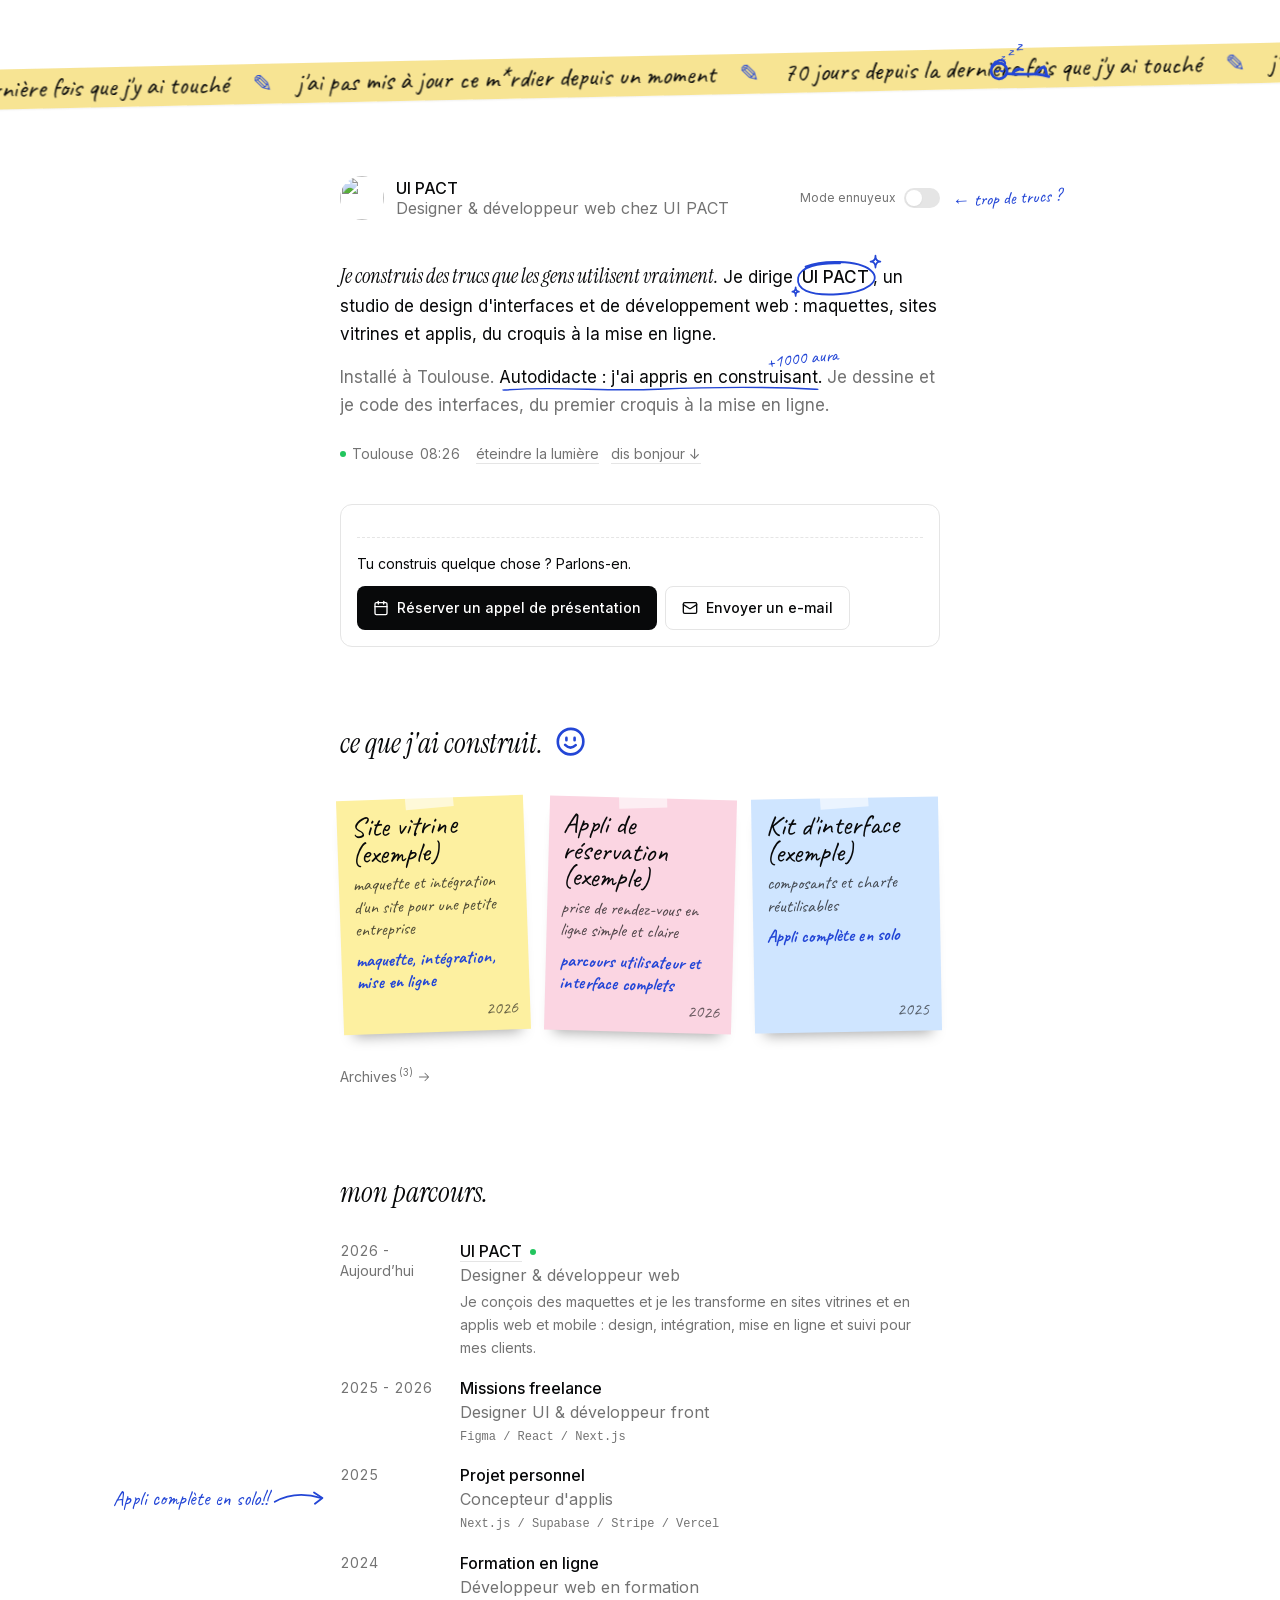
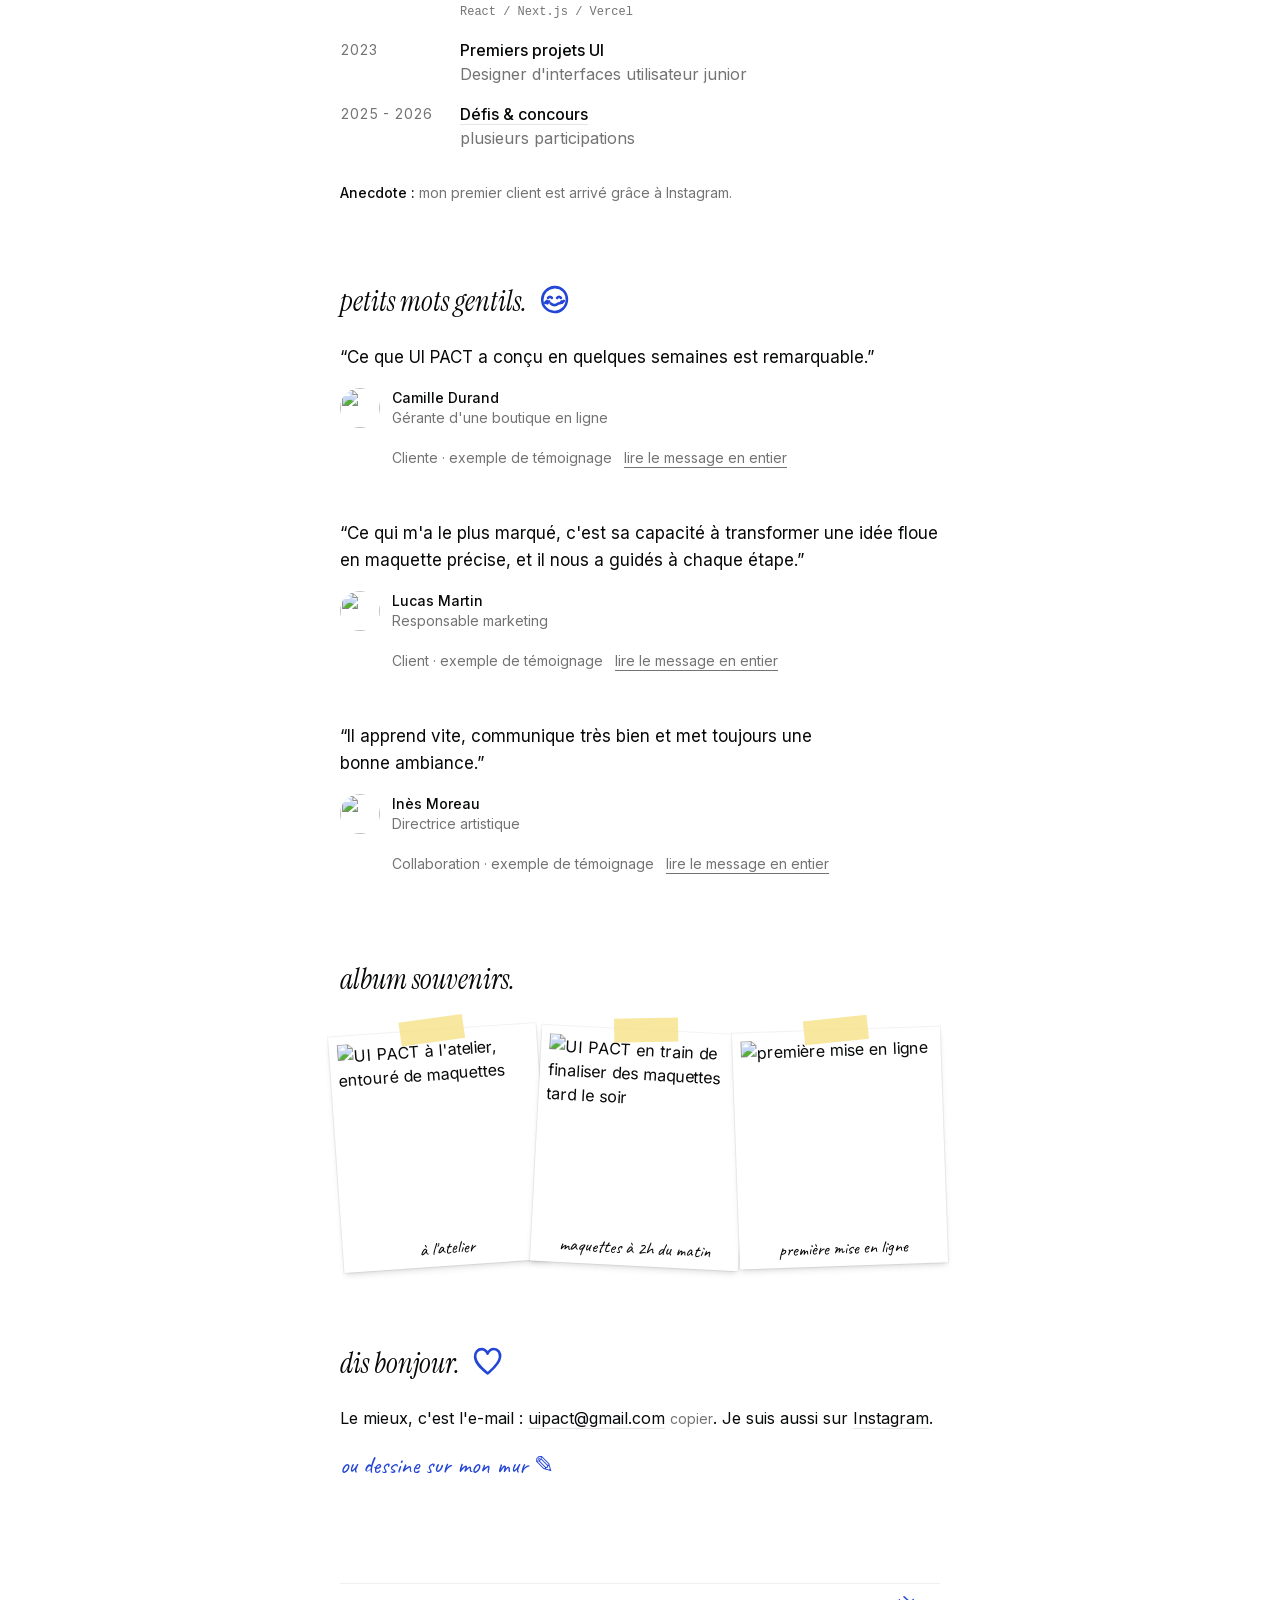
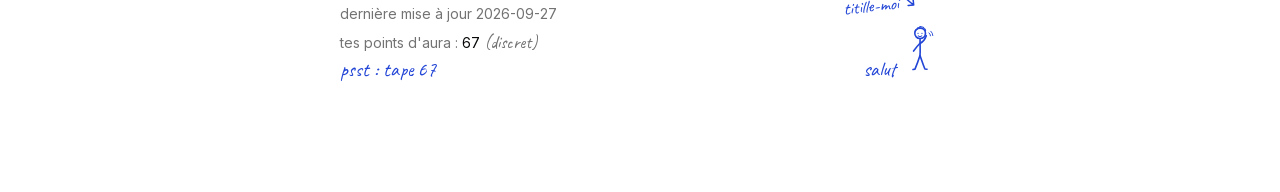
==== commit ed8fde4e: "Add files via upload" ====
--- a/index.html
+++ b/index.html
@@ -1 +1 @@
-<!DOCTYPE html><html lang="fr"><head><meta charset="utf-8"><meta name="viewport" content="width=device-width, initial-scale=1"><link rel="preload" href="/_next/static/media/46bdd75a3ff56824-s.p.woff2" as="font" crossorigin="" type="font/woff2"><link rel="preload" href="/_next/static/media/9cc5b37ab1350db7-s.p.woff2" as="font" crossorigin="" type="font/woff2"><link rel="preload" href="/_next/static/media/e4af272ccee01ff0-s.p.woff2" as="font" crossorigin="" type="font/woff2"><link rel="preload" href="/_next/static/media/e6099e249fd938cc-s.p.woff2" as="font" crossorigin="" type="font/woff2"><link rel="preload" as="image" imagesrcset="/_next/image?url=%2Fme-photo.jpg&amp;w=96&amp;q=75&amp;dpl=dpl_RuDayCeNjqZnbZsZcQgPBjWfigpB 1x, /_next/image?url=%2Fme-photo.jpg&amp;w=256&amp;q=75&amp;dpl=dpl_RuDayCeNjqZnbZsZcQgPBjWfigpB 2x" fetchpriority="high"><link rel="stylesheet" href="css/023e3fbbacd06d6c.css" data-precedence="next"><link rel="preload" as="script" fetchpriority="low" href="/_next/static/chunks/webpack-f86289062508b757.js?dpl=dpl_RuDayCeNjqZnbZsZcQgPBjWfigpB"><script src="js/fd9d1056-c1c0503dc147b9d6.js" async=""></script><script src="js/23-680276cdf4b090db.js" async=""></script><script src="js/main-app-f73cdb3bce740b12.js" async=""></script><script src="js/0e5ce63c-67b422725f129542.js" async=""></script><script src="js/231-ebf9c1a5b0517cbc.js" async=""></script><script src="js/335-702d90f47e14f037.js" async=""></script><script src="js/475-68a2a11c1049b082.js" async=""></script><script src="js/398-c720d1f5e18987a9.js" async=""></script><script src="js/page-f14ba7f855e0711f.js" async=""></script><script src="js/119-e05a8e973f668f64.js" async=""></script><script src="js/layout-c3db6330ef51b4dc.js" async=""></script><script src="js/not-found-897da9426ea06a33.js" async=""></script><title>UI PACT - Designer & développeur web à Toulouse</title><meta name="description" content="Designer et développeur web à Toulouse, fondateur d'UI PACT, studio de design d'interfaces. Maquettes, sites vitrines et applis web et mobile."><link rel="author" href="https://www.instagram.com/uipact/"><meta name="author" content="UI PACT"><meta name="keywords" content="designer UI,développeur web,design d'interfaces,sites vitrines,React,Next.js,Figma,portfolio,UI PACT,Toulouse,studio de design"><meta name="creator" content="UI PACT"><meta name="robots" content="index, follow"><meta name="googlebot" content="index, follow, max-video-preview:-1, max-image-preview:large, max-snippet:-1"><meta property="og:title" content="UI PACT - Designer & développeur web à Toulouse"><meta property="og:description" content="Designer et développeur web à Toulouse, fondateur d'UI PACT, studio de design d'interfaces. Maquettes, sites vitrines et applis web et mobile."><meta property="og:site_name" content="UI PACT"><meta property="og:locale" content="fr_FR"><meta property="og:type" content="website"><meta name="twitter:card" content="summary"><meta name="twitter:title" content="UI PACT - Designer & développeur web à Toulouse"><meta name="twitter:description" content="Designer et développeur web à Toulouse, fondateur d'UI PACT, studio de design d'interfaces. Maquettes, sites vitrines et applis web et mobile."><link rel="icon" href="me-photo.png" type="image/png"><meta name="next-size-adjust"><script>(self.__next_s=self.__next_s||[]).push([0,{"type":"application/ld+json","children":"{\"@context\":\"https://schema.org\",\"@type\":\"Person\",\"name\":\"UI PACT\",\"givenName\":\"UI\",\"familyName\":\"PACT\",\"alternateName\":\"UI PACT\",\"url\":\"https://www.instagram.com/uipact/\",\"image\":\"https://www.instagram.com/uipact//me-photo.png\",\"email\":\"uipact@gmail.com\",\"jobTitle\":\"Member of Technical Staff\",\"description\":\"Designer et développeur web à Toulouse, fondateur d'UI PACT. Sites vitrines, applis web et mobile, design d'interfaces.\",\"address\":{\"@type\":\"PostalAddress\",\"addressLocality\":\"Toulouse\",\"addressCountry\":\"FR\"},\"worksFor\":{\"@type\":\"Organization\",\"name\":\"UI PACT\",\"url\":\"https://www.instagram.com/uipact/\"},\"knowsAbout\":[\"TypeScript\",\"Python\",\"JavaScript\",\"React\",\"Next.js\",\"Node.js\",\"SQL\",\"Supabase\",\"Firebase\",\"OpenAI API\",\"Claude API\",\"TailwindCSS\",\"System Design\",\"CI/CD\",\"Full-Stack Development\"],\"hasOccupation\":{\"@type\":\"Occupation\",\"name\":\"Member of Technical Staff\",\"occupationLocation\":{\"@type\":\"City\",\"name\":\"Toulouse, UK\"}},\"sameAs\":[\"https://www.instagram.com/uipact/\"]}","id":"json-ld"}])</script><script src="js/polyfills-78c92fac7aa8fdd8.js" nomodule=""></script></head><body class="min-h-screen bg-background font-sans antialiased overflow-x-clip __variable_d8ebd1 __variable_ae301a __variable_c512e9"><script>!function(){try{var d=document.documentElement,c=d.classList;c.remove('light','dark');var e=localStorage.getItem('theme');if('system'===e||(!e&&false)){var t='(prefers-color-scheme: dark)',m=window.matchMedia(t);if(m.media!==t||m.matches){d.style.colorScheme = 'dark';c.add('dark')}else{d.style.colorScheme = 'light';c.add('light')}}else if(e){c.add(e|| '')}else{c.add('light')}if(e==='light'||e==='dark'||!e)d.style.colorScheme=e||'light'}catch(e){}}()</script><!--$--><main class="relative min-h-svh overflow-x-clip pb-28"><a href="#content" class="sr-only focus:not-sr-only focus:absolute focus:left-4 focus:top-4 focus:z-[95] focus:rounded focus:bg-foreground focus:px-3 focus:py-2 focus:text-background">Aller au contenu</a><div class="relative flow-root"><div class="paper -mx-6 mt-14 -rotate-[1.2deg] bg-[#f7e38a]/90 py-1 shadow-[0_1px_2px_rgba(0,0,0,0.06)]"><p class="sr-only">J'ai pas mis à jour ce m*rdier depuis un moment, ? jours depuis la dernière fois que j'y ai touché.</p><div aria-hidden="true"><div class="flex overflow-hidden whitespace-nowrap"><div class="flex shrink-0 flex-nowrap will-change-transform " style="transform: translateX(-25%);"><span class="flex shrink-0 items-center"><span class="font-hand px-3 text-2xl leading-8 sm:text-[1.65rem]">j'ai pas mis à jour ce m*rdier depuis un moment</span><span class="font-hand px-3 text-2xl" style="color: var(--pen);">✎</span><span class="font-hand px-3 text-2xl leading-8 tabular-nums sm:text-[1.65rem]">? jours depuis la dernière fois que j'y ai touché</span><span class="font-hand px-3 text-2xl" style="color: var(--pen);">✎</span></span><span class="flex shrink-0 items-center"><span class="font-hand px-3 text-2xl leading-8 sm:text-[1.65rem]">j'ai pas mis à jour ce m*rdier depuis un moment</span><span class="font-hand px-3 text-2xl" style="color: var(--pen);">✎</span><span class="font-hand px-3 text-2xl leading-8 tabular-nums sm:text-[1.65rem]">? jours depuis la dernière fois que j'y ai touché</span><span class="font-hand px-3 text-2xl" style="color: var(--pen);">✎</span></span><span class="flex shrink-0 items-center"><span class="font-hand px-3 text-2xl leading-8 sm:text-[1.65rem]">j'ai pas mis à jour ce m*rdier depuis un moment</span><span class="font-hand px-3 text-2xl" style="color: var(--pen);">✎</span><span class="font-hand px-3 text-2xl leading-8 tabular-nums sm:text-[1.65rem]">? jours depuis la dernière fois que j'y ai touché</span><span class="font-hand px-3 text-2xl" style="color: var(--pen);">✎</span></span><span class="flex shrink-0 items-center"><span class="font-hand px-3 text-2xl leading-8 sm:text-[1.65rem]">j'ai pas mis à jour ce m*rdier depuis un moment</span><span class="font-hand px-3 text-2xl" style="color: var(--pen);">✎</span><span class="font-hand px-3 text-2xl leading-8 tabular-nums sm:text-[1.65rem]">? jours depuis la dernière fois que j'y ai touché</span><span class="font-hand px-3 text-2xl" style="color: var(--pen);">✎</span></span></div></div></div></div><button type="button" aria-label="Titiller le bonhomme" class="absolute right-5 -top-3 z-20 rounded-full focus:outline-none focus-visible:outline-dashed focus-visible:outline-2 focus-visible:outline-offset-4 focus-visible:outline-current min-[800px]:hidden" style="color: var(--pen);"><span class="block h-[78px] w-[52px]"><svg viewBox="0 0 64 96" class="h-full w-full" aria-hidden="true"><path fill="none" stroke="currentColor" stroke-width="2.8" stroke-linecap="round" stroke-linejoin="round" d="M11 64c4.6-.2 8.2 3.4 8.1 7.9-.1 4.5-3.7 8-8.2 7.9-4.4-.1-7.8-3.7-7.7-8 .1-4.1 3.4-7.6 7.8-7.8"></path><path fill="none" stroke="currentColor" stroke-width="2" stroke-linecap="round" stroke-linejoin="round" d="M3.6 69q-.4-3 2.4-4q.4-2.8 3.4-2.8q1.8-2 4.4-.6q2.8-.2 3.4 2.6"></path><path fill="none" stroke="currentColor" stroke-width="1.8" stroke-linecap="round" stroke-linejoin="round" d="M7.6 72q1.4 1.2 2.8 0M12.8 71.8q1.4 1.2 2.8 0"></path><path fill="none" stroke="currentColor" stroke-width="2.8" stroke-linecap="round" stroke-linejoin="round" d="M19.2 74.6c9.4.6 18.8.8 28.4.2"></path><path fill="none" stroke="currentColor" stroke-width="2.8" stroke-linecap="round" stroke-linejoin="round" d="M24.4 74.8c2.6-4 6.6-5.6 10.4-4.2"></path><path fill="none" stroke="currentColor" stroke-width="2.8" stroke-linecap="round" stroke-linejoin="round" d="M47.6 74.8c4.6.4 9.2 1.2 13.4 2.6M47.6 74.8c3-4.4 6-6.6 8.6-7.2 1.6 3 2.4 6 2.6 9.4"></path></svg></span><span aria-hidden="true" class="font-hand pointer-events-none select-none absolute left-3 top-[42%] h-6 w-6"><span class="rd-z absolute left-0 top-2 text-sm">z</span><span class="rd-z absolute left-2 top-0 text-base [animation-delay:0.8s]">z</span><span class="rd-z absolute left-4 -top-2 text-lg [animation-delay:1.6s]">z</span></span></button><button type="button" aria-label="Titiller le bonhomme" class="fixed left-[calc(50%+20rem+1.75rem)] top-0 z-30 hidden transition-opacity duration-300 min-[800px]:block rounded-full focus:outline-none focus-visible:outline-dashed focus-visible:outline-2 focus-visible:outline-offset-4 focus-visible:outline-current" style="color: var(--pen); transform: translateY(-32px);"><span class="block h-24 w-16"><svg viewBox="0 0 64 96" class="h-full w-full" aria-hidden="true"><path fill="none" stroke="currentColor" stroke-width="2.8" stroke-linecap="round" stroke-linejoin="round" d="M11 64c4.6-.2 8.2 3.4 8.1 7.9-.1 4.5-3.7 8-8.2 7.9-4.4-.1-7.8-3.7-7.7-8 .1-4.1 3.4-7.6 7.8-7.8"></path><path fill="none" stroke="currentColor" stroke-width="2" stroke-linecap="round" stroke-linejoin="round" d="M3.6 69q-.4-3 2.4-4q.4-2.8 3.4-2.8q1.8-2 4.4-.6q2.8-.2 3.4 2.6"></path><path fill="none" stroke="currentColor" stroke-width="1.8" stroke-linecap="round" stroke-linejoin="round" d="M7.6 72q1.4 1.2 2.8 0M12.8 71.8q1.4 1.2 2.8 0"></path><path fill="none" stroke="currentColor" stroke-width="2.8" stroke-linecap="round" stroke-linejoin="round" d="M19.2 74.6c9.4.6 18.8.8 28.4.2"></path><path fill="none" stroke="currentColor" stroke-width="2.8" stroke-linecap="round" stroke-linejoin="round" d="M24.4 74.8c2.6-4 6.6-5.6 10.4-4.2"></path><path fill="none" stroke="currentColor" stroke-width="2.8" stroke-linecap="round" stroke-linejoin="round" d="M47.6 74.8c4.6.4 9.2 1.2 13.4 2.6M47.6 74.8c3-4.4 6-6.6 8.6-7.2 1.6 3 2.4 6 2.6 9.4"></path></svg></span><span aria-hidden="true" class="font-hand pointer-events-none select-none absolute left-3 top-[42%] h-6 w-6"><span class="rd-z absolute left-0 top-2 text-sm">z</span><span class="rd-z absolute left-2 top-0 text-base [animation-delay:0.8s]">z</span><span class="rd-z absolute left-4 -top-2 text-lg [animation-delay:1.6s]">z</span></span><span aria-hidden="true" class="pointer-events-none absolute left-1/2 top-full -mt-3 flex -translate-x-1/2 -rotate-6 flex-col items-center transition-opacity duration-300 opacity-0"><svg viewBox="0 0 16 18" class="h-4 w-3.5 overflow-visible"><path d="M9 16c-2-4-2.4-8-1-12.6M4.4 6.4L7.9 3l3.1 3.7" fill="none" stroke="currentColor" stroke-width="1.6" stroke-linecap="round" stroke-linejoin="round"></path></svg><span class="font-hand whitespace-nowrap text-lg leading-none">titille-moi</span></span></button></div><div id="content" class="mx-auto max-w-[40rem] px-5 pt-14 md:pt-20"><header class="flex flex-wrap items-center gap-x-3 gap-y-1"><div class="flex min-w-0 items-center gap-3"><img alt="" fetchpriority="high" width="88" height="88" decoding="async" data-nimg="1" class="h-11 w-11 shrink-0 rounded-full" style="color: transparent;" srcset="/_next/image?url=%2Fme-photo.png&amp;w=96&amp;q=75&amp;dpl=dpl_RuDayCeNjqZnbZsZcQgPBjWfigpB 1x, /_next/image?url=%2Fme-photo.png&amp;w=256&amp;q=75&amp;dpl=dpl_RuDayCeNjqZnbZsZcQgPBjWfigpB 2x" src="/_next/image?url=%2Fme-photo.png&amp;w=256&amp;q=75&amp;dpl=dpl_RuDayCeNjqZnbZsZcQgPBjWfigpB"><div class="min-w-0"><h1 class="font-medium leading-tight">UI PACT</h1><p class="leading-tight text-muted-foreground">Designer &amp; développeur web chez UI PACT</p></div></div><div class="relative ml-auto flex shrink-0 items-center"><span aria-hidden="true" class="font-hand pointer-events-none absolute right-1 top-full -mt-1 -rotate-3 whitespace-nowrap text-lg leading-none xl:hidden" style="color: var(--pen);">trop de trucs ? ↑</span><button type="button" role="switch" aria-checked="false" class="flex min-h-11 items-center gap-2 rounded-sm text-xs text-muted-foreground transition-colors hover:text-foreground focus-visible:outline-none focus-visible:ring-2 focus-visible:ring-foreground"><span>Mode ennuyeux</span><span aria-hidden="true" class="relative h-5 w-9 rounded-full bg-border"><span class="absolute left-0.5 top-0.5 h-4 w-4 rounded-full bg-background shadow-sm"></span></span></button><span aria-hidden="true" class="font-hand pointer-events-none absolute left-full top-1/2 ml-3 hidden -translate-y-1/2 -rotate-3 whitespace-nowrap text-lg leading-none xl:block" style="color: var(--pen);">← trop de trucs ?</span></div></header><div class="mt-10 space-y-4 text-pretty leading-relaxed md:text-[17px]"><p><span class="font-serif text-[1.2em] italic">Je construis des trucs que les gens utilisent vraiment.</span> Je dirige <span class="relative inline-block mx-1"><a target="_blank" class="font-medium rounded-sm focus-visible:outline-none focus-visible:ring-2 focus-visible:ring-foreground focus-visible:ring-offset-2 focus-visible:ring-offset-background" href="https://www.instagram.com/uipact/">UI PACT</a><svg aria-hidden="true" viewBox="0 0 100 44" preserveAspectRatio="none" class="pointer-events-none absolute -left-[0.45em] -top-[0.3em] h-[calc(100%+0.6em)] w-[calc(100%+0.9em)] overflow-visible" style="color: var(--pen); --rd-delay: 0.2s;"><path fill="none" stroke="currentColor" stroke-linecap="round" stroke-linejoin="round" class="rd-stroke" pathLength="1" stroke-width="2.2" d="M14 9C34 1 78 1 93 13s-4 26-40 28S3 35 5 22 31 4 56 5"></path><path fill="none" stroke="currentColor" stroke-linecap="round" stroke-linejoin="round" class="rd-stroke" pathLength="1" stroke-width="2" style="--rd-delay: 1s;" d="M99 -4Q99 3 105 3Q99 3 99 10Q99 3 93 3Q99 3 99 -4M2 33Q2 38 6 38Q2 38 2 43Q2 38 -2 38Q2 38 2 33"></path></svg></span>, un studio de design d'interfaces et de développement web : maquettes, sites vitrines et applis, du croquis à la mise en ligne.</p><p class="text-muted-foreground">Installé à Toulouse. <span class="relative whitespace-nowrap"><span class="text-foreground">Autodidacte : j'ai appris en construisant.</span><svg aria-hidden="true" viewBox="0 0 100 12" preserveAspectRatio="none" class="pointer-events-none absolute -bottom-[0.35em] left-0 h-[0.5em] w-full overflow-visible" style="color: var(--pen); --rd-delay: 0.6s;"><path fill="none" stroke="currentColor" stroke-linecap="round" stroke-linejoin="round" class="rd-stroke" pathLength="1" stroke-width="2" d="M2 7c16-5 31 2 47-1s33-4 49 0"></path></svg><span aria-hidden="true" class="font-hand pointer-events-none absolute bottom-full left-full translate-x-1 -rotate-6 whitespace-nowrap text-lg leading-none transition-opacity duration-500 min-[355px]:left-auto min-[355px]:right-0 min-[355px]:translate-x-4" style="color: var(--pen); opacity: 0; transition-delay: 1.3s;">+1000 aura</span></span> Je dessine et je code des interfaces, du premier croquis à la mise en ligne.</p></div><p class="mt-6 flex flex-wrap items-center gap-x-3 gap-y-1 text-sm text-muted-foreground"><span class="inline-flex items-center gap-1.5"><span class="h-1.5 w-1.5 rounded-full bg-green-500" aria-hidden="true"></span>Toulouse<span class="inline-block min-w-[2.75rem] tabular-nums">--:--</span></span><button type="button" class="underline decoration-border decoration-1 underline-offset-4 transition-colors hover:text-foreground hover:decoration-foreground rounded-sm focus-visible:outline-none focus-visible:ring-2 focus-visible:ring-foreground focus-visible:ring-offset-2 focus-visible:ring-offset-background">éteindre la lumière</button><a href="#contact" class="underline decoration-border underline-offset-4 hover:text-foreground">dis bonjour ↓</a></p><div class="mt-10 rounded-xl border border-border p-4"><div class="mt-4 flex flex-wrap items-center justify-between gap-3 border-t border-dashed border-border pt-4"><p class="text-sm">Tu construis quelque chose ? Parlons-en.</p><div class="flex flex-wrap gap-2"><a href="mailto:uipact@gmail.com" target="_blank" rel="noreferrer" class="inline-flex min-h-11 items-center gap-2 px-4 text-sm font-medium transition-colors bg-foreground text-background hover:opacity-80 focus-visible:outline-none focus-visible:ring-2 focus-visible:ring-foreground focus-visible:ring-offset-2 focus-visible:ring-offset-background rounded-lg"><svg xmlns="http://www.w3.org/2000/svg" width="24" height="24" viewBox="0 0 24 24" fill="none" stroke="currentColor" stroke-width="2" stroke-linecap="round" stroke-linejoin="round" class="lucide lucide-calendar h-4 w-4" aria-hidden="true"><path d="M8 2v4"></path><path d="M16 2v4"></path><rect width="18" height="18" x="3" y="4" rx="2"></rect><path d="M3 10h18"></path></svg>Réserver un appel de présentation</a><a href="mailto:uipact@gmail.com" class="inline-flex min-h-11 items-center gap-2 px-4 text-sm font-medium transition-colors border border-border hover:border-foreground/40 focus-visible:outline-none focus-visible:ring-2 focus-visible:ring-foreground focus-visible:ring-offset-2 focus-visible:ring-offset-background rounded-lg"><svg xmlns="http://www.w3.org/2000/svg" width="24" height="24" viewBox="0 0 24 24" fill="none" stroke="currentColor" stroke-width="2" stroke-linecap="round" stroke-linejoin="round" class="lucide lucide-mail h-4 w-4" aria-hidden="true"><rect width="20" height="16" x="2" y="4" rx="2"></rect><path d="m22 7-8.97 5.7a1.94 1.94 0 0 1-2.06 0L2 7"></path></svg>Envoyer un e-mail</a></div></div></div><section id="work" aria-labelledby="work-label" class="mt-20"><h2 id="work-label" class="mb-6 flex items-center gap-1 font-serif text-[1.75rem] italic leading-none text-foreground">ce que j'ai construit.<svg aria-hidden="true" viewBox="0 0 24 24" class="ml-1.5 inline-block h-[1.25em] w-[1.25em] -translate-y-[0.1em] overflow-visible align-middle" style="color: var(--pen);"><path fill="none" stroke="currentColor" stroke-linecap="round" stroke-linejoin="round" class="rd-stroke" pathLength="1" stroke-width="1.8" style="--rd-delay: 0.2s;" d="M12 3.2c5-.2 8.9 3.8 8.8 8.8-.1 4.9-4 8.8-8.9 8.7-4.8-.1-8.7-4-8.6-8.9.1-4.6 3.8-8.4 8.7-8.6"></path><path fill="none" stroke="currentColor" stroke-linecap="round" stroke-linejoin="round" class="rd-stroke" pathLength="1" stroke-width="1.8" style="--rd-delay: 0.55s;" d="M9.2 9.4v1.6M14.8 9.4v1.6"></path><path fill="none" stroke="currentColor" stroke-linecap="round" stroke-linejoin="round" class="rd-stroke" pathLength="1" stroke-width="1.8" style="--rd-delay: 0.8999999999999999s;" d="M8.3 14.2q3.7 3.6 7.4 0"></path></svg></h2><ul class="flex flex-wrap justify-center gap-4 pt-3 sm:gap-5"><li class="w-[calc(50%-0.5rem)] sm:w-[calc((100%-2.5rem)/3)]"><div role="group" aria-label="Site vitrine (exemple), 2026. Projet exemple : maquette Figma, intégration responsive et mise en ligne d'un site vitrine. maquette, intégration, mise en ligne." class="paper group relative flex h-full min-h-[11rem] flex-col p-3.5 pb-9 shadow-[0_12px_14px_-10px_rgba(0,0,0,0.35)] transition-transform duration-300 hover:-translate-y-1 hover:rotate-0 active:rotate-0 -rotate-2" style="background: rgb(253, 240, 160);"><span aria-hidden="true" class="absolute -top-2.5 left-1/2 h-5 w-12 -translate-x-1/2 -rotate-3 bg-white/60"></span><span class="font-hand text-[1.75rem] leading-[0.95]">Site vitrine (exemple)</span><span class="font-hand mt-1.5 text-lg leading-tight text-foreground/70">maquette et intégration d'un site pour une petite entreprise</span><span class="font-hand mt-2 text-lg font-bold leading-tight" style="color: var(--pen);">maquette, intégration, mise en ligne</span><span class="font-hand absolute bottom-2 right-3 text-lg text-foreground/60">2026</span></div></li><li class="w-[calc(50%-0.5rem)] sm:w-[calc((100%-2.5rem)/3)]"><div role="group" aria-label="Appli de réservation (exemple), 2026. Projet exemple : conception d'une appli de réservation, du parcours utilisateur à l'interface finale. parcours utilisateur et interface complets." class="paper group relative flex h-full min-h-[11rem] flex-col p-3.5 pb-9 shadow-[0_12px_14px_-10px_rgba(0,0,0,0.35)] transition-transform duration-300 hover:-translate-y-1 hover:rotate-0 active:rotate-0 rotate-[1.5deg]" style="background: rgb(251, 213, 226);"><span aria-hidden="true" class="absolute -top-2.5 left-1/2 h-5 w-12 -translate-x-1/2 -rotate-3 bg-white/60"></span><span class="font-hand text-[1.75rem] leading-[0.95]">Appli de réservation (exemple)</span><span class="font-hand mt-1.5 text-lg leading-tight text-foreground/70">prise de rendez-vous en ligne simple et claire</span><span class="font-hand mt-2 text-lg font-bold leading-tight" style="color: var(--pen);">parcours utilisateur et interface complets</span><span class="font-hand absolute bottom-2 right-3 text-lg text-foreground/60">2026</span></div></li><li class="w-[calc(50%-0.5rem)] sm:w-[calc((100%-2.5rem)/3)]"><div role="group" aria-label="Kit d'interface (exemple), 2025. Projet exemple : un kit de composants et une charte graphique réutilisables pour garder des interfaces cohérentes. Appli complète en solo." class="paper group relative flex h-full min-h-[11rem] flex-col p-3.5 pb-9 shadow-[0_12px_14px_-10px_rgba(0,0,0,0.35)] transition-transform duration-300 hover:-translate-y-1 hover:rotate-0 active:rotate-0 -rotate-1" style="background: rgb(207, 229, 255);"><span aria-hidden="true" class="absolute -top-2.5 left-1/2 h-5 w-12 -translate-x-1/2 -rotate-3 bg-white/60"></span><span class="font-hand text-[1.75rem] leading-[0.95]">Kit d'interface (exemple)</span><span class="font-hand mt-1.5 text-lg leading-tight text-foreground/70">composants et charte réutilisables</span><span class="font-hand mt-2 text-lg font-bold leading-tight" style="color: var(--pen);">Appli complète en solo</span><span class="font-hand absolute bottom-2 right-3 text-lg text-foreground/60">2025</span></div></li></ul><a aria-label="Archive des projets, 3 projets" class="mt-6 inline-flex min-h-11 items-center gap-1 text-sm text-muted-foreground transition-colors hover:text-foreground rounded-sm focus-visible:outline-none focus-visible:ring-2 focus-visible:ring-foreground focus-visible:ring-offset-2 focus-visible:ring-offset-background" href="/project-archive">Archives<sup class="-ml-0.5 text-[0.7em] tabular-nums">(3)</sup><svg width="15" height="15" viewBox="0 0 15 15" fill="none" xmlns="http://www.w3.org/2000/svg" class="h-3.5 w-3.5" aria-hidden="true"><path d="M8.14645 3.14645C8.34171 2.95118 8.65829 2.95118 8.85355 3.14645L12.8536 7.14645C13.0488 7.34171 13.0488 7.65829 12.8536 7.85355L8.85355 11.8536C8.65829 12.0488 8.34171 12.0488 8.14645 11.8536C7.95118 11.6583 7.95118 11.3417 8.14645 11.1464L11.2929 8H2.5C2.22386 8 2 7.77614 2 7.5C2 7.22386 2.22386 7 2.5 7H11.2929L8.14645 3.85355C7.95118 3.65829 7.95118 3.34171 8.14645 3.14645Z" fill="currentColor" fill-rule="evenodd" clip-rule="evenodd"></path></svg></a></section><section id="experience" aria-labelledby="experience-label" class="mt-20"><h2 id="experience-label" class="mb-6 flex items-center gap-1 font-serif text-[1.75rem] italic leading-none text-foreground">mon parcours.</h2><ol><li class="relative grid grid-cols-[6.5rem_1fr] gap-x-4 py-2"><span class="pt-0.5 text-sm tabular-nums text-muted-foreground">2026 - Aujourd’hui</span><div><a target="_blank" class="font-medium underline decoration-border decoration-1 underline-offset-4 transition-colors hover:decoration-foreground rounded-sm focus-visible:outline-none focus-visible:ring-2 focus-visible:ring-foreground focus-visible:ring-offset-2 focus-visible:ring-offset-background" href="https://www.instagram.com/uipact/">UI PACT</a><span class="ml-2 inline-block h-1.5 w-1.5 -translate-y-0.5 rounded-full bg-green-500" aria-hidden="true"></span><span class="sr-only"> (actuel)</span><p class="text-muted-foreground">Designer &amp; développeur web</p><p class="mt-1 text-pretty text-sm leading-relaxed text-muted-foreground">Je conçois des maquettes et je les transforme en sites vitrines et en applis web et mobile : design, intégration, mise en ligne et suivi pour mes clients.</p></div></li><li class="relative grid grid-cols-[6.5rem_1fr] gap-x-4 py-2"><span class="pt-0.5 text-sm tabular-nums text-muted-foreground">2025 - 2026</span><div><span class="font-medium">Missions freelance</span><p class="text-muted-foreground">Designer UI &amp; développeur front</p><p class="mt-1 font-mono text-xs leading-relaxed text-muted-foreground">Figma / React / Next.js</p></div></li><li class="relative grid grid-cols-[6.5rem_1fr] gap-x-4 py-2"><span class="pt-0.5 text-sm tabular-nums text-muted-foreground">2025</span><div><span class="font-medium">Projet personnel</span><p class="text-muted-foreground">Concepteur d'applis</p><p class="mt-1 font-mono text-xs leading-relaxed text-muted-foreground">Next.js / Supabase / Stripe / Vercel</p></div><span class="pointer-events-none absolute right-full top-1/2 mr-3 hidden -translate-y-1/2 items-center gap-1 lg:flex" style="color: var(--pen);"><span class="font-hand whitespace-nowrap text-xl leading-none transition-opacity duration-700" style="opacity: 0;">Appli complète en solo!!</span><svg aria-hidden="true" viewBox="0 0 60 24" class="h-6 w-14 overflow-visible"><path fill="none" stroke="currentColor" stroke-linecap="round" stroke-linejoin="round" class="rd-stroke" pathLength="1" stroke-width="2" d="M3 15c14-8 30-10 50-4"></path><path fill="none" stroke="currentColor" stroke-linecap="round" stroke-linejoin="round" class="rd-stroke" pathLength="1" stroke-width="2" style="--rd-delay: 0.6s;" d="M45 5l9 6-8 6"></path></svg></span><span class="font-hand col-start-2 block text-lg leading-tight lg:hidden" style="color: var(--pen);">↳ Appli complète en solo!!</span></li><li class="relative grid grid-cols-[6.5rem_1fr] gap-x-4 py-2"><span class="pt-0.5 text-sm tabular-nums text-muted-foreground">2024</span><div><span class="font-medium">Formation en ligne</span><p class="text-muted-foreground">Développeur web en formation</p><p class="mt-1 font-mono text-xs leading-relaxed text-muted-foreground">React / Next.js / Vercel</p></div></li><li class="relative grid grid-cols-[6.5rem_1fr] gap-x-4 py-2"><span class="pt-0.5 text-sm tabular-nums text-muted-foreground">2023</span><div><span class="font-medium">Premiers projets UI</span><p class="text-muted-foreground">Designer d'interfaces utilisateur junior</p></div></li><li class="relative grid grid-cols-[6.5rem_1fr] gap-x-4 py-2"><span class="pt-0.5 text-sm tabular-nums text-muted-foreground">2025 - 2026</span><div><a class="font-medium underline decoration-border decoration-1 underline-offset-4 transition-colors hover:decoration-foreground rounded-sm focus-visible:outline-none focus-visible:ring-2 focus-visible:ring-foreground focus-visible:ring-offset-2 focus-visible:ring-offset-background" href="/hackathons">Défis &amp; concours</a><p class="text-muted-foreground">plusieurs participations</p></div><span class="pointer-events-none absolute right-full top-1/2 mr-3 hidden -translate-y-1/2 items-center gap-1 lg:flex" style="color: var(--pen);"><span class="font-hand whitespace-nowrap text-xl leading-none transition-opacity duration-700" style="opacity: 0;">mon prochain défi : un concours de design</span><svg aria-hidden="true" viewBox="0 0 60 24" class="h-6 w-14 overflow-visible"><path fill="none" stroke="currentColor" stroke-linecap="round" stroke-linejoin="round" class="rd-stroke" pathLength="1" stroke-width="2" d="M3 15c14-8 30-10 50-4"></path><path fill="none" stroke="currentColor" stroke-linecap="round" stroke-linejoin="round" class="rd-stroke" pathLength="1" stroke-width="2" style="--rd-delay: 0.6s;" d="M45 5l9 6-8 6"></path></svg></span><span class="font-hand col-start-2 block text-lg leading-tight lg:hidden" style="color: var(--pen);">↳ mon prochain défi : un concours de design</span></li></ol><p class="mt-6 text-sm leading-relaxed text-muted-foreground"><span class="font-medium text-foreground">Anecdote :</span> mon premier client est arrivé grâce à Instagram.</p></section><section id="kind-words" aria-labelledby="kind-words-label" class="mt-20"><h2 id="kind-words-label" class="mb-6 flex items-center gap-1 font-serif text-[1.75rem] italic leading-none text-foreground">petits mots gentils.<svg aria-hidden="true" viewBox="0 0 24 24" class="ml-1.5 inline-block h-[1.25em] w-[1.25em] -translate-y-[0.1em] overflow-visible align-middle" style="color: var(--pen);"><path fill="none" stroke="currentColor" stroke-linecap="round" stroke-linejoin="round" class="rd-stroke" pathLength="1" stroke-width="1.8" style="--rd-delay: 0.2s;" d="M12 3.4c4.8-.2 8.6 3.7 8.5 8.6-.1 4.7-3.9 8.5-8.6 8.4-4.7-.1-8.4-3.9-8.3-8.6.1-4.5 3.7-8.2 8.4-8.4"></path><path fill="none" stroke="currentColor" stroke-linecap="round" stroke-linejoin="round" class="rd-stroke" pathLength="1" stroke-width="1.8" style="--rd-delay: 0.55s;" d="M7.6 10.8q1.3-1.6 2.6 0M13.8 10.8q1.3-1.6 2.6 0"></path><path fill="none" stroke="currentColor" stroke-linecap="round" stroke-linejoin="round" class="rd-stroke" pathLength="1" stroke-width="1.8" style="--rd-delay: 0.8999999999999999s;" d="M9.4 14.6q2.6 2.2 5.2 0"></path><path fill="none" stroke="currentColor" stroke-linecap="round" stroke-linejoin="round" class="rd-stroke" pathLength="1" stroke-width="1.8" style="--rd-delay: 1.2499999999999998s;" d="M5.6 14.1l1.3-1.3M7 14.5l1.3-1.3M15.7 14.5l1.3-1.3M17.1 14.1l1.3-1.3"></path></svg></h2><ul class="space-y-10"><li><figure><blockquote id="review-camille-durand" class="text-pretty leading-relaxed md:text-[17px]">“Ce que UI PACT a conçu en quelques semaines est remarquable.”</blockquote><figcaption class="mt-4 flex items-center gap-3"><img alt="" loading="lazy" width="80" height="80" decoding="async" data-nimg="1" class="h-10 w-10 shrink-0 rounded-full object-cover" style="color: transparent;" srcset="/_next/image?url=%2Ftestimonials%2Fcamille.jpg&amp;w=96&amp;q=75&amp;dpl=dpl_RuDayCeNjqZnbZsZcQgPBjWfigpB 1x, /_next/image?url=%2Ftestimonials%2Fcamille.jpg&amp;w=256&amp;q=75&amp;dpl=dpl_RuDayCeNjqZnbZsZcQgPBjWfigpB 2x" src="/_next/image?url=%2Ftestimonials%2Fcamille.jpg&amp;w=256&amp;q=75&amp;dpl=dpl_RuDayCeNjqZnbZsZcQgPBjWfigpB"><div class="min-w-0 text-sm"><a target="_blank" class="font-medium hover:underline rounded-sm focus-visible:outline-none focus-visible:ring-2 focus-visible:ring-foreground focus-visible:ring-offset-2 focus-visible:ring-offset-background" href="">Camille Durand</a><p class="text-muted-foreground">Gérante d'une boutique en ligne</p></div></figcaption><p class="mt-2 flex flex-wrap items-center gap-x-3 pl-[3.25rem] text-sm text-muted-foreground">Cliente · exemple de témoignage<button type="button" aria-expanded="false" aria-controls="review-camille-durand" class="min-h-11 underline underline-offset-4 hover:text-foreground rounded-sm focus-visible:outline-none focus-visible:ring-2 focus-visible:ring-foreground focus-visible:ring-offset-2 focus-visible:ring-offset-background">lire le message en entier</button></p></figure></li><li><figure><blockquote id="review-lucas-martin" class="text-pretty leading-relaxed md:text-[17px]">“Ce qui m'a le plus marqué, c'est sa capacité à transformer une idée floue en maquette précise, et il nous a guidés à chaque étape.”</blockquote><figcaption class="mt-4 flex items-center gap-3"><img alt="" loading="lazy" width="80" height="80" decoding="async" data-nimg="1" class="h-10 w-10 shrink-0 rounded-full object-cover" style="color: transparent;" srcset="/_next/image?url=%2Ftestimonials%2Flucas.jpg&amp;w=96&amp;q=75&amp;dpl=dpl_RuDayCeNjqZnbZsZcQgPBjWfigpB 1x, /_next/image?url=%2Ftestimonials%2Flucas.jpg&amp;w=256&amp;q=75&amp;dpl=dpl_RuDayCeNjqZnbZsZcQgPBjWfigpB 2x" src="/_next/image?url=%2Ftestimonials%2Flucas.jpg&amp;w=256&amp;q=75&amp;dpl=dpl_RuDayCeNjqZnbZsZcQgPBjWfigpB"><div class="min-w-0 text-sm"><a target="_blank" class="font-medium hover:underline rounded-sm focus-visible:outline-none focus-visible:ring-2 focus-visible:ring-foreground focus-visible:ring-offset-2 focus-visible:ring-offset-background" href="">Lucas Martin</a><p class="text-muted-foreground">Responsable marketing</p></div></figcaption><p class="mt-2 flex flex-wrap items-center gap-x-3 pl-[3.25rem] text-sm text-muted-foreground">Client · exemple de témoignage<button type="button" aria-expanded="false" aria-controls="review-lucas-martin" class="min-h-11 underline underline-offset-4 hover:text-foreground rounded-sm focus-visible:outline-none focus-visible:ring-2 focus-visible:ring-foreground focus-visible:ring-offset-2 focus-visible:ring-offset-background">lire le message en entier</button></p></figure></li><li><figure><blockquote id="review-inès-moreau" class="text-pretty leading-relaxed md:text-[17px]">“Il apprend vite, communique très bien et met toujours une bonne ambiance.”</blockquote><figcaption class="mt-4 flex items-center gap-3"><img alt="" loading="lazy" width="80" height="80" decoding="async" data-nimg="1" class="h-10 w-10 shrink-0 rounded-full object-cover" style="color: transparent;" srcset="/_next/image?url=%2Ftestimonials%2Fines.jpg&amp;w=96&amp;q=75&amp;dpl=dpl_RuDayCeNjqZnbZsZcQgPBjWfigpB 1x, /_next/image?url=%2Ftestimonials%2Fines.jpg&amp;w=256&amp;q=75&amp;dpl=dpl_RuDayCeNjqZnbZsZcQgPBjWfigpB 2x" src="/_next/image?url=%2Ftestimonials%2Fines.jpg&amp;w=256&amp;q=75&amp;dpl=dpl_RuDayCeNjqZnbZsZcQgPBjWfigpB"><div class="min-w-0 text-sm"><a target="_blank" class="font-medium hover:underline rounded-sm focus-visible:outline-none focus-visible:ring-2 focus-visible:ring-foreground focus-visible:ring-offset-2 focus-visible:ring-offset-background" href="">Inès Moreau</a><p class="text-muted-foreground">Directrice artistique</p></div></figcaption><p class="mt-2 flex flex-wrap items-center gap-x-3 pl-[3.25rem] text-sm text-muted-foreground">Collaboration · exemple de témoignage<button type="button" aria-expanded="false" aria-controls="review-inès-moreau" class="min-h-11 underline underline-offset-4 hover:text-foreground rounded-sm focus-visible:outline-none focus-visible:ring-2 focus-visible:ring-foreground focus-visible:ring-offset-2 focus-visible:ring-offset-background">lire le message en entier</button></p></figure></li></ul></section><section id="scrapbook" aria-labelledby="scrapbook-label" class="mt-20"><h2 id="scrapbook-label" class="mb-6 flex items-center gap-1 font-serif text-[1.75rem] italic leading-none text-foreground">album souvenirs.</h2><ul class="flex flex-wrap justify-center gap-x-2 gap-y-6 pt-3 sm:flex-nowrap sm:gap-x-0"><li class="paper relative w-[46%] bg-white p-2 pb-9 shadow-md ring-1 ring-black/5 transition-transform duration-300 hover:z-10 hover:rotate-0 hover:scale-105 sm:-mx-1 sm:w-auto sm:min-w-0 sm:flex-1 -rotate-[4deg]"><span aria-hidden="true" class="absolute -top-3 left-1/2 h-6 w-16 -translate-x-1/2 -rotate-[4deg] bg-[#f7e38a]/80"></span><a href="/souvenirs/atelier.jpg" target="_blank" aria-label="Ouvrir la photo : à l'atelier" class="block"><img src="/souvenirs/atelier.jpg" alt="UI PACT à l'atelier, entouré de maquettes" style="object-position: 65% center;" loading="lazy" class="aspect-square w-full object-cover"></a><p class="font-hand absolute inset-x-2 bottom-1.5 truncate text-center text-lg leading-6">à l'atelier</p></li><li class="paper relative w-[46%] bg-white p-2 pb-9 shadow-md ring-1 ring-black/5 transition-transform duration-300 hover:z-10 hover:rotate-0 hover:scale-105 sm:-mx-1 sm:w-auto sm:min-w-0 sm:flex-1 rotate-[3deg]"><span aria-hidden="true" class="absolute -top-3 left-1/2 h-6 w-16 -translate-x-1/2 -rotate-[4deg] bg-[#f7e38a]/80"></span><a href="/souvenirs/maquettes.jpg" target="_blank" aria-label="Ouvrir la photo : maquettes à 2h du matin" class="block"><img src="/souvenirs/maquettes.jpg" alt="UI PACT en train de finaliser des maquettes tard le soir" style="object-position: center center;" loading="lazy" class="aspect-square w-full object-cover"></a><p class="font-hand absolute inset-x-2 bottom-1.5 truncate text-center text-lg leading-6">maquettes à 2h du matin</p></li><li class="paper relative w-[46%] bg-white p-2 pb-9 shadow-md ring-1 ring-black/5 transition-transform duration-300 hover:z-10 hover:rotate-0 hover:scale-105 sm:-mx-1 sm:w-auto sm:min-w-0 sm:flex-1 -rotate-[2deg]"><span aria-hidden="true" class="absolute -top-3 left-1/2 h-6 w-16 -translate-x-1/2 -rotate-[4deg] bg-[#f7e38a]/80"></span><a href="/souvenirs/mise-en-ligne.jpg" target="_blank" aria-label="Ouvrir la photo : première mise en ligne" class="block"><img src="/souvenirs/mise-en-ligne.jpg" alt="première mise en ligne" style="object-position: center center;" loading="lazy" class="aspect-square w-full object-cover"></a><p class="font-hand absolute inset-x-2 bottom-1.5 truncate text-center text-lg leading-6">première mise en ligne</p></li></ul></section><section id="contact" aria-labelledby="contact-label" class="mt-20"><h2 id="contact-label" class="mb-6 flex items-center gap-1 font-serif text-[1.75rem] italic leading-none text-foreground">dis bonjour.<svg aria-hidden="true" viewBox="0 0 24 24" class="ml-1.5 inline-block h-[1.25em] w-[1.25em] -translate-y-[0.1em] overflow-visible align-middle" style="color: var(--pen);"><path fill="none" stroke="currentColor" stroke-linecap="round" stroke-linejoin="round" class="rd-stroke" pathLength="1" stroke-width="1.8" style="--rd-delay: 0.2s;" d="M12 20.6C8.6 17.8 3.8 14.2 3.5 9.4 3.3 6.1 5.6 3.9 8.3 4.1c1.8.1 3 1.4 3.8 3 .8-1.7 2.3-3.1 4.3-3.1 2.6 0 4.6 2.4 4.2 5.5-.5 4.5-5.1 8.1-8.4 11.2"></path></svg></h2><p class="leading-relaxed">Le mieux, c'est l'e-mail : <a href="mailto:uipact@gmail.com" class="underline decoration-border decoration-1 underline-offset-4 transition-colors hover:decoration-foreground rounded-sm focus-visible:outline-none focus-visible:ring-2 focus-visible:ring-foreground focus-visible:ring-offset-2 focus-visible:ring-offset-background">uipact@gmail.com</a> <button type="button" class="text-sm text-muted-foreground hover:text-foreground rounded-sm focus-visible:outline-none focus-visible:ring-2 focus-visible:ring-foreground focus-visible:ring-offset-2 focus-visible:ring-offset-background">copier</button><span class="sr-only" aria-live="polite"></span>. Je suis aussi sur <span><a target="_blank" class="underline decoration-border decoration-1 underline-offset-4 transition-colors hover:decoration-foreground rounded-sm focus-visible:outline-none focus-visible:ring-2 focus-visible:ring-foreground focus-visible:ring-offset-2 focus-visible:ring-offset-background" href="https://www.instagram.com/uipact/">Instagram</a>.</span></p><div class="mt-3"><button type="button" class="font-hand min-h-11 text-2xl leading-none underline-offset-4 hover:underline rounded-sm focus-visible:outline-none focus-visible:ring-2 focus-visible:ring-foreground focus-visible:ring-offset-2 focus-visible:ring-offset-background" style="color: var(--pen);">ou dessine sur mon mur ✎</button><canvas aria-hidden="true" class="fixed inset-0 z-[80] h-full w-full pointer-events-none hidden" width="1024" height="768"></canvas></div></section><footer class="mt-24 flex items-end justify-between gap-4 pt-5 text-sm text-muted-foreground md:border-t md:border-border/60"><div><p>dernière mise à jour 2026-09-27</p><p class="mt-1">tes points d'aura : <span class="tabular-nums text-foreground">0</span> <span class="font-hand text-lg">(pnj)</span><span class="font-hand mt-1 hidden text-xl leading-none [@media(hover:hover)_and_(pointer:fine)]:block" style="color: var(--pen);">psst : tape 67</span></p></div><div id="rd-footer-buddy" class="relative"><span aria-hidden="true" class="font-hand pointer-events-none absolute -top-7 right-6 -rotate-6 whitespace-nowrap text-lg leading-none" style="color: var(--pen);">titille-moi <svg viewBox="0 0 16 16" aria-hidden="true" class="inline-block h-[0.8em] w-[0.8em] align-baseline"><path d="M3 2.6c3 3.4 6 6.6 9.6 10.2M12.8 6.6v6.2H6.6" fill="none" stroke="currentColor" stroke-width="1.7" stroke-linecap="round" stroke-linejoin="round"></path></svg></span><button type="button" aria-label="Titiller le bonhomme" class="flex min-h-11 items-end gap-1 rounded-full focus:outline-none focus-visible:outline-dashed focus-visible:outline-2 focus-visible:outline-offset-4 focus-visible:outline-current" style="color: var(--pen);"><span class="font-hand text-xl leading-none">salut</span><span class="relative block origin-bottom rd-wiggle"><svg viewBox="0 0 64 96" class="h-14 w-10" aria-hidden="true"><path fill="none" stroke="currentColor" stroke-width="2.8" stroke-linecap="round" stroke-linejoin="round" d="M32 7c5.4-.3 9.6 3.8 9.4 9.1-.2 5.2-4.4 9-9.6 8.8-5.1-.2-8.9-4.3-8.7-9.3.2-4.6 3.8-8.4 8.9-8.6"></path><path fill="none" stroke="currentColor" stroke-width="2" stroke-linecap="round" stroke-linejoin="round" d="M23.6 12.6q.4-3.4 3.4-3.6q.2-3.2 3.6-3q1.6-2.4 4.6-.8q3.2-.4 3.8 2.6q2.8.6 2.6 3.6"></path><circle cx="28.6" cy="16" r="1.1" fill="currentColor"></circle><circle cx="35.4" cy="16" r="1.1" fill="currentColor"></circle><path fill="none" stroke="currentColor" stroke-width="1.8" stroke-linecap="round" stroke-linejoin="round" d="M29 20.4q3 2.4 6 0"></path><path fill="none" stroke="currentColor" stroke-width="2.8" stroke-linecap="round" stroke-linejoin="round" d="M32.2 25.2c-.4 9.6.6 19.2-.2 29"></path><path fill="none" stroke="currentColor" stroke-width="2.8" stroke-linecap="round" stroke-linejoin="round" d="M32 33c-4 4-7.5 8.6-11 13.4M32.2 33.4c4.4-2.6 8.4-7 10.6-13.4"></path><path fill="none" stroke="currentColor" stroke-width="1.6" stroke-linecap="round" stroke-linejoin="round" d="M47.4 15.2q2.4 2 2.6 5M50.6 12.4q3.4 3 3.4 7.4"></path><path fill="none" stroke="currentColor" stroke-width="2.8" stroke-linecap="round" stroke-linejoin="round" d="M32 54c-2.6 8-5.4 15.6-8.6 23.4l-3.4.6M32 54c2.8 7.8 5.2 15.4 8.4 23.2l3.6.4"></path></svg></span></button></div></footer></div></main><span class="sr-only" aria-live="polite"></span><!--/$--><!--$!--><template data-dgst="BAILOUT_TO_CLIENT_SIDE_RENDERING"></template><!--/$--><!--$!--><template data-dgst="BAILOUT_TO_CLIENT_SIDE_RENDERING"></template><!--/$--><script src="js/webpack-f86289062508b757.js" async=""></script><script>(self.__next_f=self.__next_f||[]).push([0]);self.__next_f.push([2,null])</script><script>self.__next_f.push([1,"1:HL[\"/_next/static/media/46bdd75a3ff56824-s.p.woff2\",\"font\",{\"crossOrigin\":\"\",\"type\":\"font/woff2\"}]\n2:HL[\"/_next/static/media/9cc5b37ab1350db7-s.p.woff2\",\"font\",{\"crossOrigin\":\"\",\"type\":\"font/woff2\"}]\n3:HL[\"/_next/static/media/e4af272ccee01ff0-s.p.woff2\",\"font\",{\"crossOrigin\":\"\",\"type\":\"font/woff2\"}]\n4:HL[\"/_next/static/media/e6099e249fd938cc-s.p.woff2\",\"font\",{\"crossOrigin\":\"\",\"type\":\"font/woff2\"}]\n5:HL[\"/_next/static/css/023e3fbbacd06d6c.css?dpl=dpl_RuDayCeNjqZnbZsZcQgPBjWfigpB\",\"style\"]\n"])</script><script>self.__next_f.push([1,"6:I[5751,[],\"\"]\n8:I[6513,[],\"ClientPageRoot\"]\n9:I[5124,[\"310\",\"static/chunks/0e5ce63c-67b422725f129542.js?dpl=dpl_RuDayCeNjqZnbZsZcQgPBjWfigpB\",\"231\",\"static/chunks/231-ebf9c1a5b0517cbc.js?dpl=dpl_RuDayCeNjqZnbZsZcQgPBjWfigpB\",\"335\",\"static/chunks/335-702d90f47e14f037.js?dpl=dpl_RuDayCeNjqZnbZsZcQgPBjWfigpB\",\"475\",\"static/chunks/475-68a2a11c1049b082.js?dpl=dpl_RuDayCeNjqZnbZsZcQgPBjWfigpB\",\"398\",\"static/chunks/398-c720d1f5e18987a9.js?dpl=dpl_RuDayCeNjqZnbZsZcQgPBjWfigpB\",\"931\",\"static/chunks/app/page-f14ba7f855e0711f.js?dpl=dpl_RuDayCeNjqZnbZsZcQgPBjWfigpB\"],\"default\"]\na:I[4080,[\"475\",\"static/chunks/475-68a2a11c1049b082.js?dpl=dpl_RuDayCeNjqZnbZsZcQgPBjWfigpB\",\"119\",\"static/chunks/119-e05a8e973f668f64.js?dpl=dpl_RuDayCeNjqZnbZsZcQgPBjWfigpB\",\"185\",\"static/chunks/app/layout-c3db6330ef51b4dc.js?dpl=dpl_RuDayCeNjqZnbZsZcQgPBjWfigpB\"],\"\"]\nc:I[9512,[\"475\",\"static/chunks/475-68a2a11c1049b082.js?dpl=dpl_RuDayCeNjqZnbZsZcQgPBjWfigpB\",\"119\",\"static/chunks/119-e05a8e973f668f64.js?dpl=dpl_RuDayCeNjqZnbZsZcQgPBjWfigpB\",\"185\",\"static/chunks/app/layout-c3db6330ef51b4dc.js?dpl=dpl_RuDayCeNjqZnbZsZcQgPBjWfigpB\"],\"ThemeProvider\"]\nd:I[9736,[\"475\",\"static/chunks/475-68a2a11c1049b082.js?dpl=dpl_RuDayCeNjqZnbZsZcQgPBjWfigpB\",\"119\",\"static/chunks/119-e05a8e973f668f64.js?dpl=dpl_RuDayCeNjqZnbZsZcQgPBjWfigpB\",\"185\",\"static/chunks/app/layout-c3db6330ef51b4dc.js?dpl=dpl_RuDayCeNjqZnbZsZcQgPBjWfigpB\"],\"TooltipProvider\"]\ne:I[9275,[],\"\"]\nf:I[1343,[],\"\"]\n10:I[231,[\"231\",\"static/chunks/231-ebf9c1a5b0517cbc.js?dpl=dpl_RuDayCeNjqZnbZsZcQgPBjWfigpB\",\"160\",\"static/chunks/app/not-found-897da9426ea06a33.js?dpl=dpl_RuDayCeNjqZnbZsZcQgPBjWfigpB\"],\"\"]\n11:I[2944,[\"475\",\"static/chunks/475-68a2a11c1049b082.js?dpl=dpl_RuDayCeNjqZnbZsZcQgPBjWfigpB\",\"119\",\"static/chunks/119-e05a8e973f668f64.js?dpl=dpl_RuDayCeNjqZnbZsZcQgPBjWfigpB\",\"185\",\"static/chunks/app/layout-c3db6330ef51b4dc.js?dpl=dpl_RuDayCeNjqZnbZsZcQgPBjWfigpB\"],\"Analytics\"]\n12:I[7240,[\"475\",\"static/chunks/475-68a2a11c1049b082.js?dpl=dpl_RuDayCeNjqZnbZsZcQgPBjWfigpB\",\"119\",\"static/chunks/119-e05a8e97"])</script><script>self.__next_f.push([1,"3f668f64.js?dpl=dpl_RuDayCeNjqZnbZsZcQgPBjWfigpB\",\"185\",\"static/chunks/app/layout-c3db6330ef51b4dc.js?dpl=dpl_RuDayCeNjqZnbZsZcQgPBjWfigpB\"],\"SpeedInsights\"]\n14:I[6130,[],\"\"]\nb:T3df,{\"@context\":\"https://schema.org\",\"@type\":\"Person\",\"name\":\"UI PACT\",\"givenName\":\"UI\",\"familyName\":\"PACT\",\"alternateName\":\"UI PACT\",\"url\":\"https://www.instagram.com/uipact/\",\"image\":\"https://www.instagram.com/uipact//me-photo.png\",\"email\":\"uipact@gmail.com\",\"jobTitle\":\"Member of Technical Staff\",\"description\":\"Designer et développeur web à Toulouse, fondateur d'UI PACT. Sites vitrines, applis web et mobile, design d'interfaces.\",\"address\":{\"@type\":\"PostalAddress\",\"addressLocality\":\"Toulouse\",\"addressCountry\":\"FR\"},\"worksFor\":{\"@type\":\"Organization\",\"name\":\"UI PACT\",\"url\":\"https://www.instagram.com/uipact/\"},\"knowsAbout\":[\"TypeScript\",\"Python\",\"JavaScript\",\"React\",\"Next.js\",\"Node.js\",\"SQL\",\"Supabase\",\"Firebase\",\"OpenAI API\",\"Claude API\",\"TailwindCSS\",\"System Design\",\"CI/CD\",\"Full-Stack Development\"],\"hasOccupation\":{\"@type\":\"Occupation\",\"name\":\"Member of Technical Staff\",\"occupationLocation\":{\"@type\":\"City\",\"name\":\"Toulouse, UK\"}},\"sameAs\":[\"https://www.instagram.com/uipact/\"]}15:[]\n"])</script><script>self.__next_f.push([1,"0:[[[\"$\",\"link\",\"0\",{\"rel\":\"stylesheet\",\"href\":\"/_next/static/css/023e3fbbacd06d6c.css?dpl=dpl_RuDayCeNjqZnbZsZcQgPBjWfigpB\",\"precedence\":\"next\",\"crossOrigin\":\"$undefined\"}]],[\"$\",\"$L6\",null,{\"buildId\":\"vbkpY7IJ2Pob4lVE-_6uT\",\"assetPrefix\":\"\",\"initialCanonicalUrl\":\"/\",\"initialTree\":[\"\",{\"children\":[\"__PAGE__\",{}]},\"$undefined\",\"$undefined\",true],\"initialSeedData\":[\"\",{\"children\":[\"__PAGE__\",{},[[\"$L7\",[\"$\",\"$L8\",null,{\"props\":{\"params\":{},\"searchParams\":{}},\"Component\":\"$9\"}]],null],null]},[[\"$\",\"html\",null,{\"lang\":\"fr\",\"suppressHydrationWarning\":true,\"children\":[[\"$\",\"head\",null,{\"children\":[\"$\",\"$La\",null,{\"id\":\"json-ld\",\"type\":\"application/ld+json\",\"strategy\":\"beforeInteractive\",\"dangerouslySetInnerHTML\":{\"__html\":\"$b\"}}]}],[\"$\",\"body\",null,{\"className\":\"min-h-screen bg-background font-sans antialiased overflow-x-clip __variable_d8ebd1 __variable_ae301a __variable_c512e9\",\"children\":[[\"$\",\"$Lc\",null,{\"attribute\":\"class\",\"defaultTheme\":\"light\",\"disableTransitionOnChange\":true,\"children\":[\"$\",\"$Ld\",null,{\"delayDuration\":0,\"children\":[\"$\",\"$Le\",null,{\"parallelRouterKey\":\"children\",\"segmentPath\":[\"children\"],\"error\":\"$undefined\",\"errorStyles\":\"$undefined\",\"errorScripts\":\"$undefined\",\"template\":[\"$\",\"$Lf\",null,{}],\"templateStyles\":\"$undefined\",\"templateScripts\":\"$undefined\",\"notFound\":[\"$\",\"main\",null,{\"className\":\"flex flex-col items-center justify-center min-h-[100dvh] space-y-6 px-6 text-center\",\"children\":[[\"$\",\"div\",null,{\"className\":\"space-y-2\",\"children\":[[\"$\",\"h1\",null,{\"className\":\"text-6xl font-bold tracking-tighter\",\"children\":\"404\"}],[\"$\",\"p\",null,{\"className\":\"text-lg text-muted-foreground\",\"children\":\"Cette page n'existe pas encore.\"}]]}],[\"$\",\"$L10\",null,{\"href\":\"/\",\"className\":\"inline-flex items-center gap-2 px-6 py-3 rounded-xl bg-foreground text-background text-sm font-medium hover:opacity-80 transition-opacity\",\"children\":\"Retour à l'accueil\"}]]}],\"notFoundStyles\":[],\"styles\":null}]}]}],[\"$\",\"$L11\",null,{}],[\"$\",\"$L12\",null,{}]]}]]}],null],[[\"$\",\"main\",null,{\"className\":\"mx-auto min-h-svh max-w-[40rem] animate-pulse px-5 pt-14 md:pt-20\",\"children\":[[\"$\",\"div\",null,{\"className\":\"flex items-center gap-3\",\"children\":[[\"$\",\"div\",null,{\"className\":\"h-11 w-11 rounded-full bg-muted\"}],[\"$\",\"div\",null,{\"className\":\"space-y-2\",\"children\":[[\"$\",\"div\",null,{\"className\":\"h-4 w-40 rounded bg-muted\"}],[\"$\",\"div\",null,{\"className\":\"h-4 w-56 rounded bg-muted\"}]]}]]}],[\"$\",\"div\",null,{\"className\":\"mt-10 space-y-3\",\"children\":[[\"$\",\"div\",null,{\"className\":\"h-4 w-full rounded bg-muted\"}],[\"$\",\"div\",null,{\"className\":\"h-4 w-11/12 rounded bg-muted\"}],[\"$\",\"div\",null,{\"className\":\"h-4 w-3/4 rounded bg-muted\"}]]}],[\"$\",\"div\",null,{\"className\":\"mt-20 h-4 w-28 rounded bg-muted\"}],[\"$\",\"div\",null,{\"className\":\"mt-5 grid grid-cols-2 gap-4 sm:grid-cols-3\",\"children\":[[\"$\",\"div\",\"0\",{\"className\":\"h-44 rounded bg-muted\"}],[\"$\",\"div\",\"1\",{\"className\":\"h-44 rounded bg-muted\"}],[\"$\",\"div\",\"2\",{\"className\":\"h-44 rounded bg-muted\"}]]}]]}],[],[]]],\"couldBeIntercepted\":false,\"initialHead\":[false,\"$L13\"],\"globalErrorComponent\":\"$14\",\"missingSlots\":\"$W15\"}]]\n"])</script><script>self.__next_f.push([1,"13:[[\"$\",\"meta\",\"0\",{\"name\":\"viewport\",\"content\":\"width=device-width, initial-scale=1\"}],[\"$\",\"meta\",\"1\",{\"charSet\":\"utf-8\"}],[\"$\",\"title\",\"2\",{\"children\":\"UI PACT - Designer & développeur web à Toulouse\"}],[\"$\",\"meta\",\"3\",{\"name\":\"description\",\"content\":\"Designer et développeur web à Toulouse, fondateur d'UI PACT, studio de design d'interfaces. Maquettes, sites vitrines et applis web et mobile.\"}],[\"$\",\"link\",\"4\",{\"rel\":\"author\",\"href\":\"https://www.instagram.com/uipact/\"}],[\"$\",\"meta\",\"5\",{\"name\":\"author\",\"content\":\"UI PACT\"}],[\"$\",\"meta\",\"6\",{\"name\":\"keywords\",\"content\":\"designer UI,développeur web,design d'interfaces,sites vitrines,React,Next.js,Figma,portfolio,UI PACT,Toulouse,studio de design\"}],[\"$\",\"meta\",\"7\",{\"name\":\"creator\",\"content\":\"UI PACT\"}],[\"$\",\"meta\",\"8\",{\"name\":\"robots\",\"content\":\"index, follow\"}],[\"$\",\"meta\",\"9\",{\"name\":\"googlebot\",\"content\":\"index, follow, max-video-preview:-1, max-image-preview:large, max-snippet:-1\"}],[\"$\",\"link\",\"10\",{\"rel\":\"canonical\",\"href\":\"https://www.instagram.com/uipact/\"}],[\"$\",\"meta\",\"11\",{\"property\":\"og:title\",\"content\":\"UI PACT - Designer & développeur web à Toulouse\"}],[\"$\",\"meta\",\"12\",{\"property\":\"og:description\",\"content\":\"Designer et développeur web à Toulouse, fondateur d'UI PACT, studio de design d'interfaces. Maquettes, sites vitrines et applis web et mobile.\"}],[\"$\",\"meta\",\"13\",{\"property\":\"og:url\",\"content\":\"https://www.instagram.com/uipact/\"}],[\"$\",\"meta\",\"14\",{\"property\":\"og:site_name\",\"content\":\"UI PACT\"}],[\"$\",\"meta\",\"15\",{\"property\":\"og:locale\",\"content\":\"fr_FR\"}],[\"$\",\"meta\",\"16\",{\"property\":\"og:image:alt\",\"content\":\"UI PACT, Designer & développeur web à Toulouse\"}],[\"$\",\"meta\",\"17\",{\"property\":\"og:image:type\",\"content\":\"image/png\"}],[\"$\",\"meta\",\"18\",{\"property\":\"og:image\",\"content\":\"https://www.instagram.com/uipact//opengraph-image?a72e0ce6e35ad14f\"}],[\"$\",\"meta\",\"19\",{\"property\":\"og:image:width\",\"content\":\"1200\"}],[\"$\",\"meta\",\"20\",{\"property\":\"og:image:height\",\"content\":\"630\"}],[\"$\",\"meta\",\"21\",{\"property\":\"og:type\",\"content\":\"website\"}],[\"$\",\"meta\",\"22\",{\"name\":\"twitter:card\",\"content\":\"summary_large_image\"}],[\"$\",\"meta\",\"23\",{\"name\":\"twitter:creator\",\"content\":\"@uipact\"}],[\"$\",\"meta\",\"24\",{\"name\":\"twitter:title\",\"content\":\"UI PACT - Designer & développeur web à Toulouse\"}],[\"$\",\"meta\",\"25\",{\"name\":\"twitter:description\",\"content\":\"Designer et développeur web à Toulouse, fondateur d'UI PACT, studio de design d'interfaces. Maquettes, sites vitrines et applis web et mobile.\"}],[\"$\",\"meta\",\"26\",{\"name\":\"twitter:image:alt\",\"content\":\"UI PACT, Designer & développeur web à Toulouse\"}],[\"$\",\"meta\",\"27\",{\"name\":\"twitter:image:type\",\"content\":\"image/png\"}],[\"$\",\"meta\",\"28\",{\"name\":\"twitter:image\",\"content\":\"https://www.instagram.com/uipact//opengraph-image?a72e0ce6e35ad14f\"}],[\"$\",\"meta\",\"29\",{\"name\":\"twitter:image:width\",\"content\":\"1200\"}],[\"$\",\"meta\",\"30\",{\"name\":\"twitter:image:height\",\"content\":\"630\"}],[\"$\",\"link\",\"31\",{\"rel\":\"icon\",\"href\":\"/icon?6a7b707c270199a0\",\"alt\":\"$undefined\",\"type\":\"image/png\",\"sizes\":\"32x32\"}],[\"$\",\"link\",\"32\",{\"rel\":\"apple-touch-icon\",\"href\":\"/apple-icon?9ef186307fd63c2c\",\"alt\":\"$undefined\",\"type\":\"image/png\",\"sizes\":\"180x180\"}],[\"$\",\"meta\",\"33\",{\"name\":\"next-size-adjust\"}]]\n"])</script><script>self.__next_f.push([1,"7:null\n"])</script></body></html>+<!DOCTYPE html><html lang="fr"><head><meta charset="utf-8"><meta name="viewport" content="width=device-width, initial-scale=1"><link rel="preload" href="/_next/static/media/46bdd75a3ff56824-s.p.woff2" as="font" crossorigin="" type="font/woff2"><link rel="preload" href="/_next/static/media/9cc5b37ab1350db7-s.p.woff2" as="font" crossorigin="" type="font/woff2"><link rel="preload" href="/_next/static/media/e4af272ccee01ff0-s.p.woff2" as="font" crossorigin="" type="font/woff2"><link rel="preload" href="/_next/static/media/e6099e249fd938cc-s.p.woff2" as="font" crossorigin="" type="font/woff2"><link rel="stylesheet" href="css/023e3fbbacd06d6c.css" data-precedence="next"><link rel="preload" as="script" fetchpriority="low" href="/_next/static/chunks/webpack-f86289062508b757.js?dpl=dpl_RuDayCeNjqZnbZsZcQgPBjWfigpB"><script src="js/fd9d1056-c1c0503dc147b9d6.js" async=""></script><script src="js/23-680276cdf4b090db.js" async=""></script><script src="js/main-app-f73cdb3bce740b12.js" async=""></script><script src="js/0e5ce63c-67b422725f129542.js" async=""></script><script src="js/231-ebf9c1a5b0517cbc.js" async=""></script><script src="js/335-702d90f47e14f037.js" async=""></script><script src="js/475-68a2a11c1049b082.js" async=""></script><script src="js/398-c720d1f5e18987a9.js" async=""></script><script src="js/page-f14ba7f855e0711f.js" async=""></script><script src="js/119-e05a8e973f668f64.js" async=""></script><script src="js/layout-c3db6330ef51b4dc.js" async=""></script><script src="js/not-found-897da9426ea06a33.js" async=""></script><title>UI PACT - Designer & développeur web à Toulouse</title><meta name="description" content="Designer et développeur web à Toulouse, fondateur d'UI PACT, studio de design d'interfaces. Maquettes, sites vitrines et applis web et mobile."><link rel="author" href="https://www.instagram.com/uipact/"><meta name="author" content="UI PACT"><meta name="keywords" content="designer UI,développeur web,design d'interfaces,sites vitrines,React,Next.js,Figma,portfolio,UI PACT,Toulouse,studio de design"><meta name="creator" content="UI PACT"><meta name="robots" content="index, follow"><meta name="googlebot" content="index, follow, max-video-preview:-1, max-image-preview:large, max-snippet:-1"><meta property="og:title" content="UI PACT - Designer & développeur web à Toulouse"><meta property="og:description" content="Designer et développeur web à Toulouse, fondateur d'UI PACT, studio de design d'interfaces. Maquettes, sites vitrines et applis web et mobile."><meta property="og:site_name" content="UI PACT"><meta property="og:locale" content="fr_FR"><meta property="og:type" content="website"><meta name="twitter:card" content="summary"><meta name="twitter:title" content="UI PACT - Designer & développeur web à Toulouse"><meta name="twitter:description" content="Designer et développeur web à Toulouse, fondateur d'UI PACT, studio de design d'interfaces. Maquettes, sites vitrines et applis web et mobile."><link rel="icon" href="public/me-photo.png" type="image/png"><meta name="next-size-adjust"><script>(self.__next_s=self.__next_s||[]).push([0,{"type":"application/ld+json","children":"{\"@context\":\"https://schema.org\",\"@type\":\"Person\",\"name\":\"UI PACT\",\"givenName\":\"UI\",\"familyName\":\"PACT\",\"alternateName\":\"UI PACT\",\"url\":\"https://www.instagram.com/uipact/\",\"image\":\"https://www.instagram.com/uipact/public/me-photo.png\",\"email\":\"uipact@gmail.com\",\"jobTitle\":\"Member of Technical Staff\",\"description\":\"Designer et développeur web à Toulouse, fondateur d'UI PACT. Sites vitrines, applis web et mobile, design d'interfaces.\",\"address\":{\"@type\":\"PostalAddress\",\"addressLocality\":\"Toulouse\",\"addressCountry\":\"FR\"},\"worksFor\":{\"@type\":\"Organization\",\"name\":\"UI PACT\",\"url\":\"https://www.instagram.com/uipact/\"},\"knowsAbout\":[\"TypeScript\",\"Python\",\"JavaScript\",\"React\",\"Next.js\",\"Node.js\",\"SQL\",\"Supabase\",\"Firebase\",\"OpenAI API\",\"Claude API\",\"TailwindCSS\",\"System Design\",\"CI/CD\",\"Full-Stack Development\"],\"hasOccupation\":{\"@type\":\"Occupation\",\"name\":\"Member of Technical Staff\",\"occupationLocation\":{\"@type\":\"City\",\"name\":\"Toulouse, UK\"}},\"sameAs\":[\"https://www.instagram.com/uipact/\"]}","id":"json-ld"}])</script><script src="js/polyfills-78c92fac7aa8fdd8.js" nomodule=""></script></head><body class="min-h-screen bg-background font-sans antialiased overflow-x-clip __variable_d8ebd1 __variable_ae301a __variable_c512e9"><script>!function(){try{var d=document.documentElement,c=d.classList;c.remove('light','dark');var e=localStorage.getItem('theme');if('system'===e||(!e&&false)){var t='(prefers-color-scheme: dark)',m=window.matchMedia(t);if(m.media!==t||m.matches){d.style.colorScheme = 'dark';c.add('dark')}else{d.style.colorScheme = 'light';c.add('light')}}else if(e){c.add(e|| '')}else{c.add('light')}if(e==='light'||e==='dark'||!e)d.style.colorScheme=e||'light'}catch(e){}}()</script><!--$--><main class="relative min-h-svh overflow-x-clip pb-28"><a href="#content" class="sr-only focus:not-sr-only focus:absolute focus:left-4 focus:top-4 focus:z-[95] focus:rounded focus:bg-foreground focus:px-3 focus:py-2 focus:text-background">Aller au contenu</a><div class="relative flow-root"><div class="paper -mx-6 mt-14 -rotate-[1.2deg] bg-[#f7e38a]/90 py-1 shadow-[0_1px_2px_rgba(0,0,0,0.06)]"><p class="sr-only">J'ai pas mis à jour ce m*rdier depuis un moment, ? jours depuis la dernière fois que j'y ai touché.</p><div aria-hidden="true"><div class="flex overflow-hidden whitespace-nowrap"><div class="flex shrink-0 flex-nowrap will-change-transform " style="transform: translateX(-25%);"><span class="flex shrink-0 items-center"><span class="font-hand px-3 text-2xl leading-8 sm:text-[1.65rem]">j'ai pas mis à jour ce m*rdier depuis un moment</span><span class="font-hand px-3 text-2xl" style="color: var(--pen);">✎</span><span class="font-hand px-3 text-2xl leading-8 tabular-nums sm:text-[1.65rem]">? jours depuis la dernière fois que j'y ai touché</span><span class="font-hand px-3 text-2xl" style="color: var(--pen);">✎</span></span><span class="flex shrink-0 items-center"><span class="font-hand px-3 text-2xl leading-8 sm:text-[1.65rem]">j'ai pas mis à jour ce m*rdier depuis un moment</span><span class="font-hand px-3 text-2xl" style="color: var(--pen);">✎</span><span class="font-hand px-3 text-2xl leading-8 tabular-nums sm:text-[1.65rem]">? jours depuis la dernière fois que j'y ai touché</span><span class="font-hand px-3 text-2xl" style="color: var(--pen);">✎</span></span><span class="flex shrink-0 items-center"><span class="font-hand px-3 text-2xl leading-8 sm:text-[1.65rem]">j'ai pas mis à jour ce m*rdier depuis un moment</span><span class="font-hand px-3 text-2xl" style="color: var(--pen);">✎</span><span class="font-hand px-3 text-2xl leading-8 tabular-nums sm:text-[1.65rem]">? jours depuis la dernière fois que j'y ai touché</span><span class="font-hand px-3 text-2xl" style="color: var(--pen);">✎</span></span><span class="flex shrink-0 items-center"><span class="font-hand px-3 text-2xl leading-8 sm:text-[1.65rem]">j'ai pas mis à jour ce m*rdier depuis un moment</span><span class="font-hand px-3 text-2xl" style="color: var(--pen);">✎</span><span class="font-hand px-3 text-2xl leading-8 tabular-nums sm:text-[1.65rem]">? jours depuis la dernière fois que j'y ai touché</span><span class="font-hand px-3 text-2xl" style="color: var(--pen);">✎</span></span></div></div></div></div><button type="button" aria-label="Titiller le bonhomme" class="absolute right-5 -top-3 z-20 rounded-full focus:outline-none focus-visible:outline-dashed focus-visible:outline-2 focus-visible:outline-offset-4 focus-visible:outline-current min-[800px]:hidden" style="color: var(--pen);"><span class="block h-[78px] w-[52px]"><svg viewBox="0 0 64 96" class="h-full w-full" aria-hidden="true"><path fill="none" stroke="currentColor" stroke-width="2.8" stroke-linecap="round" stroke-linejoin="round" d="M11 64c4.6-.2 8.2 3.4 8.1 7.9-.1 4.5-3.7 8-8.2 7.9-4.4-.1-7.8-3.7-7.7-8 .1-4.1 3.4-7.6 7.8-7.8"></path><path fill="none" stroke="currentColor" stroke-width="2" stroke-linecap="round" stroke-linejoin="round" d="M3.6 69q-.4-3 2.4-4q.4-2.8 3.4-2.8q1.8-2 4.4-.6q2.8-.2 3.4 2.6"></path><path fill="none" stroke="currentColor" stroke-width="1.8" stroke-linecap="round" stroke-linejoin="round" d="M7.6 72q1.4 1.2 2.8 0M12.8 71.8q1.4 1.2 2.8 0"></path><path fill="none" stroke="currentColor" stroke-width="2.8" stroke-linecap="round" stroke-linejoin="round" d="M19.2 74.6c9.4.6 18.8.8 28.4.2"></path><path fill="none" stroke="currentColor" stroke-width="2.8" stroke-linecap="round" stroke-linejoin="round" d="M24.4 74.8c2.6-4 6.6-5.6 10.4-4.2"></path><path fill="none" stroke="currentColor" stroke-width="2.8" stroke-linecap="round" stroke-linejoin="round" d="M47.6 74.8c4.6.4 9.2 1.2 13.4 2.6M47.6 74.8c3-4.4 6-6.6 8.6-7.2 1.6 3 2.4 6 2.6 9.4"></path></svg></span><span aria-hidden="true" class="font-hand pointer-events-none select-none absolute left-3 top-[42%] h-6 w-6"><span class="rd-z absolute left-0 top-2 text-sm">z</span><span class="rd-z absolute left-2 top-0 text-base [animation-delay:0.8s]">z</span><span class="rd-z absolute left-4 -top-2 text-lg [animation-delay:1.6s]">z</span></span></button><button type="button" aria-label="Titiller le bonhomme" class="fixed left-[calc(50%+20rem+1.75rem)] top-0 z-30 hidden transition-opacity duration-300 min-[800px]:block rounded-full focus:outline-none focus-visible:outline-dashed focus-visible:outline-2 focus-visible:outline-offset-4 focus-visible:outline-current" style="color: var(--pen); transform: translateY(-32px);"><span class="block h-24 w-16"><svg viewBox="0 0 64 96" class="h-full w-full" aria-hidden="true"><path fill="none" stroke="currentColor" stroke-width="2.8" stroke-linecap="round" stroke-linejoin="round" d="M11 64c4.6-.2 8.2 3.4 8.1 7.9-.1 4.5-3.7 8-8.2 7.9-4.4-.1-7.8-3.7-7.7-8 .1-4.1 3.4-7.6 7.8-7.8"></path><path fill="none" stroke="currentColor" stroke-width="2" stroke-linecap="round" stroke-linejoin="round" d="M3.6 69q-.4-3 2.4-4q.4-2.8 3.4-2.8q1.8-2 4.4-.6q2.8-.2 3.4 2.6"></path><path fill="none" stroke="currentColor" stroke-width="1.8" stroke-linecap="round" stroke-linejoin="round" d="M7.6 72q1.4 1.2 2.8 0M12.8 71.8q1.4 1.2 2.8 0"></path><path fill="none" stroke="currentColor" stroke-width="2.8" stroke-linecap="round" stroke-linejoin="round" d="M19.2 74.6c9.4.6 18.8.8 28.4.2"></path><path fill="none" stroke="currentColor" stroke-width="2.8" stroke-linecap="round" stroke-linejoin="round" d="M24.4 74.8c2.6-4 6.6-5.6 10.4-4.2"></path><path fill="none" stroke="currentColor" stroke-width="2.8" stroke-linecap="round" stroke-linejoin="round" d="M47.6 74.8c4.6.4 9.2 1.2 13.4 2.6M47.6 74.8c3-4.4 6-6.6 8.6-7.2 1.6 3 2.4 6 2.6 9.4"></path></svg></span><span aria-hidden="true" class="font-hand pointer-events-none select-none absolute left-3 top-[42%] h-6 w-6"><span class="rd-z absolute left-0 top-2 text-sm">z</span><span class="rd-z absolute left-2 top-0 text-base [animation-delay:0.8s]">z</span><span class="rd-z absolute left-4 -top-2 text-lg [animation-delay:1.6s]">z</span></span><span aria-hidden="true" class="pointer-events-none absolute left-1/2 top-full -mt-3 flex -translate-x-1/2 -rotate-6 flex-col items-center transition-opacity duration-300 opacity-0"><svg viewBox="0 0 16 18" class="h-4 w-3.5 overflow-visible"><path d="M9 16c-2-4-2.4-8-1-12.6M4.4 6.4L7.9 3l3.1 3.7" fill="none" stroke="currentColor" stroke-width="1.6" stroke-linecap="round" stroke-linejoin="round"></path></svg><span class="font-hand whitespace-nowrap text-lg leading-none">titille-moi</span></span></button></div><div id="content" class="mx-auto max-w-[40rem] px-5 pt-14 md:pt-20"><header class="flex flex-wrap items-center gap-x-3 gap-y-1"><div class="flex min-w-0 items-center gap-3"><img alt="" fetchpriority="high" width="88" height="88" decoding="async" data-nimg="1" class="h-11 w-11 shrink-0 rounded-full" style="color: transparent;" src="public/me-photo.png"><div class="min-w-0"><h1 class="font-medium leading-tight">UI PACT</h1><p class="leading-tight text-muted-foreground">Designer &amp; développeur web chez UI PACT</p></div></div><div class="relative ml-auto flex shrink-0 items-center"><span aria-hidden="true" class="font-hand pointer-events-none absolute right-1 top-full -mt-1 -rotate-3 whitespace-nowrap text-lg leading-none xl:hidden" style="color: var(--pen);">trop de trucs ? ↑</span><button type="button" role="switch" aria-checked="false" class="flex min-h-11 items-center gap-2 rounded-sm text-xs text-muted-foreground transition-colors hover:text-foreground focus-visible:outline-none focus-visible:ring-2 focus-visible:ring-foreground"><span>Mode ennuyeux</span><span aria-hidden="true" class="relative h-5 w-9 rounded-full bg-border"><span class="absolute left-0.5 top-0.5 h-4 w-4 rounded-full bg-background shadow-sm"></span></span></button><span aria-hidden="true" class="font-hand pointer-events-none absolute left-full top-1/2 ml-3 hidden -translate-y-1/2 -rotate-3 whitespace-nowrap text-lg leading-none xl:block" style="color: var(--pen);">← trop de trucs ?</span></div></header><div class="mt-10 space-y-4 text-pretty leading-relaxed md:text-[17px]"><p><span class="font-serif text-[1.2em] italic">Je construis des trucs que les gens utilisent vraiment.</span> Je dirige <span class="relative inline-block mx-1"><a target="_blank" class="font-medium rounded-sm focus-visible:outline-none focus-visible:ring-2 focus-visible:ring-foreground focus-visible:ring-offset-2 focus-visible:ring-offset-background" href="https://www.instagram.com/uipact/">UI PACT</a><svg aria-hidden="true" viewBox="0 0 100 44" preserveAspectRatio="none" class="pointer-events-none absolute -left-[0.45em] -top-[0.3em] h-[calc(100%+0.6em)] w-[calc(100%+0.9em)] overflow-visible" style="color: var(--pen); --rd-delay: 0.2s;"><path fill="none" stroke="currentColor" stroke-linecap="round" stroke-linejoin="round" class="rd-stroke" pathLength="1" stroke-width="2.2" d="M14 9C34 1 78 1 93 13s-4 26-40 28S3 35 5 22 31 4 56 5"></path><path fill="none" stroke="currentColor" stroke-linecap="round" stroke-linejoin="round" class="rd-stroke" pathLength="1" stroke-width="2" style="--rd-delay: 1s;" d="M99 -4Q99 3 105 3Q99 3 99 10Q99 3 93 3Q99 3 99 -4M2 33Q2 38 6 38Q2 38 2 43Q2 38 -2 38Q2 38 2 33"></path></svg></span>, un studio de design d'interfaces et de développement web : maquettes, sites vitrines et applis, du croquis à la mise en ligne.</p><p class="text-muted-foreground">Installé à Toulouse. <span class="relative whitespace-nowrap"><span class="text-foreground">Autodidacte : j'ai appris en construisant.</span><svg aria-hidden="true" viewBox="0 0 100 12" preserveAspectRatio="none" class="pointer-events-none absolute -bottom-[0.35em] left-0 h-[0.5em] w-full overflow-visible" style="color: var(--pen); --rd-delay: 0.6s;"><path fill="none" stroke="currentColor" stroke-linecap="round" stroke-linejoin="round" class="rd-stroke" pathLength="1" stroke-width="2" d="M2 7c16-5 31 2 47-1s33-4 49 0"></path></svg><span aria-hidden="true" class="font-hand pointer-events-none absolute bottom-full left-full translate-x-1 -rotate-6 whitespace-nowrap text-lg leading-none transition-opacity duration-500 min-[355px]:left-auto min-[355px]:right-0 min-[355px]:translate-x-4" style="color: var(--pen); opacity: 0; transition-delay: 1.3s;">+1000 aura</span></span> Je dessine et je code des interfaces, du premier croquis à la mise en ligne.</p></div><p class="mt-6 flex flex-wrap items-center gap-x-3 gap-y-1 text-sm text-muted-foreground"><span class="inline-flex items-center gap-1.5"><span class="h-1.5 w-1.5 rounded-full bg-green-500" aria-hidden="true"></span>Toulouse<span class="inline-block min-w-[2.75rem] tabular-nums">--:--</span></span><button type="button" class="underline decoration-border decoration-1 underline-offset-4 transition-colors hover:text-foreground hover:decoration-foreground rounded-sm focus-visible:outline-none focus-visible:ring-2 focus-visible:ring-foreground focus-visible:ring-offset-2 focus-visible:ring-offset-background">éteindre la lumière</button><a href="#contact" class="underline decoration-border underline-offset-4 hover:text-foreground">dis bonjour ↓</a></p><div class="mt-10 rounded-xl border border-border p-4"><div class="mt-4 flex flex-wrap items-center justify-between gap-3 border-t border-dashed border-border pt-4"><p class="text-sm">Tu construis quelque chose ? Parlons-en.</p><div class="flex flex-wrap gap-2"><a href="mailto:uipact@gmail.com" target="_blank" rel="noreferrer" class="inline-flex min-h-11 items-center gap-2 px-4 text-sm font-medium transition-colors bg-foreground text-background hover:opacity-80 focus-visible:outline-none focus-visible:ring-2 focus-visible:ring-foreground focus-visible:ring-offset-2 focus-visible:ring-offset-background rounded-lg"><svg xmlns="http://www.w3.org/2000/svg" width="24" height="24" viewBox="0 0 24 24" fill="none" stroke="currentColor" stroke-width="2" stroke-linecap="round" stroke-linejoin="round" class="lucide lucide-calendar h-4 w-4" aria-hidden="true"><path d="M8 2v4"></path><path d="M16 2v4"></path><rect width="18" height="18" x="3" y="4" rx="2"></rect><path d="M3 10h18"></path></svg>Réserver un appel de présentation</a><a href="mailto:uipact@gmail.com" class="inline-flex min-h-11 items-center gap-2 px-4 text-sm font-medium transition-colors border border-border hover:border-foreground/40 focus-visible:outline-none focus-visible:ring-2 focus-visible:ring-foreground focus-visible:ring-offset-2 focus-visible:ring-offset-background rounded-lg"><svg xmlns="http://www.w3.org/2000/svg" width="24" height="24" viewBox="0 0 24 24" fill="none" stroke="currentColor" stroke-width="2" stroke-linecap="round" stroke-linejoin="round" class="lucide lucide-mail h-4 w-4" aria-hidden="true"><rect width="20" height="16" x="2" y="4" rx="2"></rect><path d="m22 7-8.97 5.7a1.94 1.94 0 0 1-2.06 0L2 7"></path></svg>Envoyer un e-mail</a></div></div></div><section id="work" aria-labelledby="work-label" class="mt-20"><h2 id="work-label" class="mb-6 flex items-center gap-1 font-serif text-[1.75rem] italic leading-none text-foreground">ce que j'ai construit.<svg aria-hidden="true" viewBox="0 0 24 24" class="ml-1.5 inline-block h-[1.25em] w-[1.25em] -translate-y-[0.1em] overflow-visible align-middle" style="color: var(--pen);"><path fill="none" stroke="currentColor" stroke-linecap="round" stroke-linejoin="round" class="rd-stroke" pathLength="1" stroke-width="1.8" style="--rd-delay: 0.2s;" d="M12 3.2c5-.2 8.9 3.8 8.8 8.8-.1 4.9-4 8.8-8.9 8.7-4.8-.1-8.7-4-8.6-8.9.1-4.6 3.8-8.4 8.7-8.6"></path><path fill="none" stroke="currentColor" stroke-linecap="round" stroke-linejoin="round" class="rd-stroke" pathLength="1" stroke-width="1.8" style="--rd-delay: 0.55s;" d="M9.2 9.4v1.6M14.8 9.4v1.6"></path><path fill="none" stroke="currentColor" stroke-linecap="round" stroke-linejoin="round" class="rd-stroke" pathLength="1" stroke-width="1.8" style="--rd-delay: 0.8999999999999999s;" d="M8.3 14.2q3.7 3.6 7.4 0"></path></svg></h2><ul class="flex flex-wrap justify-center gap-4 pt-3 sm:gap-5"><li class="w-[calc(50%-0.5rem)] sm:w-[calc((100%-2.5rem)/3)]"><div role="group" aria-label="Site vitrine (exemple), 2026. Projet exemple : maquette Figma, intégration responsive et mise en ligne d'un site vitrine. maquette, intégration, mise en ligne." class="paper group relative flex h-full min-h-[11rem] flex-col p-3.5 pb-9 shadow-[0_12px_14px_-10px_rgba(0,0,0,0.35)] transition-transform duration-300 hover:-translate-y-1 hover:rotate-0 active:rotate-0 -rotate-2" style="background: rgb(253, 240, 160);"><span aria-hidden="true" class="absolute -top-2.5 left-1/2 h-5 w-12 -translate-x-1/2 -rotate-3 bg-white/60"></span><span class="font-hand text-[1.75rem] leading-[0.95]">Site vitrine (exemple)</span><span class="font-hand mt-1.5 text-lg leading-tight text-foreground/70">maquette et intégration d'un site pour une petite entreprise</span><span class="font-hand mt-2 text-lg font-bold leading-tight" style="color: var(--pen);">maquette, intégration, mise en ligne</span><span class="font-hand absolute bottom-2 right-3 text-lg text-foreground/60">2026</span></div></li><li class="w-[calc(50%-0.5rem)] sm:w-[calc((100%-2.5rem)/3)]"><div role="group" aria-label="Appli de réservation (exemple), 2026. Projet exemple : conception d'une appli de réservation, du parcours utilisateur à l'interface finale. parcours utilisateur et interface complets." class="paper group relative flex h-full min-h-[11rem] flex-col p-3.5 pb-9 shadow-[0_12px_14px_-10px_rgba(0,0,0,0.35)] transition-transform duration-300 hover:-translate-y-1 hover:rotate-0 active:rotate-0 rotate-[1.5deg]" style="background: rgb(251, 213, 226);"><span aria-hidden="true" class="absolute -top-2.5 left-1/2 h-5 w-12 -translate-x-1/2 -rotate-3 bg-white/60"></span><span class="font-hand text-[1.75rem] leading-[0.95]">Appli de réservation (exemple)</span><span class="font-hand mt-1.5 text-lg leading-tight text-foreground/70">prise de rendez-vous en ligne simple et claire</span><span class="font-hand mt-2 text-lg font-bold leading-tight" style="color: var(--pen);">parcours utilisateur et interface complets</span><span class="font-hand absolute bottom-2 right-3 text-lg text-foreground/60">2026</span></div></li><li class="w-[calc(50%-0.5rem)] sm:w-[calc((100%-2.5rem)/3)]"><div role="group" aria-label="Kit d'interface (exemple), 2025. Projet exemple : un kit de composants et une charte graphique réutilisables pour garder des interfaces cohérentes. Appli complète en solo." class="paper group relative flex h-full min-h-[11rem] flex-col p-3.5 pb-9 shadow-[0_12px_14px_-10px_rgba(0,0,0,0.35)] transition-transform duration-300 hover:-translate-y-1 hover:rotate-0 active:rotate-0 -rotate-1" style="background: rgb(207, 229, 255);"><span aria-hidden="true" class="absolute -top-2.5 left-1/2 h-5 w-12 -translate-x-1/2 -rotate-3 bg-white/60"></span><span class="font-hand text-[1.75rem] leading-[0.95]">Kit d'interface (exemple)</span><span class="font-hand mt-1.5 text-lg leading-tight text-foreground/70">composants et charte réutilisables</span><span class="font-hand mt-2 text-lg font-bold leading-tight" style="color: var(--pen);">Appli complète en solo</span><span class="font-hand absolute bottom-2 right-3 text-lg text-foreground/60">2025</span></div></li></ul><a aria-label="Archive des projets, 3 projets" class="mt-6 inline-flex min-h-11 items-center gap-1 text-sm text-muted-foreground transition-colors hover:text-foreground rounded-sm focus-visible:outline-none focus-visible:ring-2 focus-visible:ring-foreground focus-visible:ring-offset-2 focus-visible:ring-offset-background" href="/project-archive">Archives<sup class="-ml-0.5 text-[0.7em] tabular-nums">(3)</sup><svg width="15" height="15" viewBox="0 0 15 15" fill="none" xmlns="http://www.w3.org/2000/svg" class="h-3.5 w-3.5" aria-hidden="true"><path d="M8.14645 3.14645C8.34171 2.95118 8.65829 2.95118 8.85355 3.14645L12.8536 7.14645C13.0488 7.34171 13.0488 7.65829 12.8536 7.85355L8.85355 11.8536C8.65829 12.0488 8.34171 12.0488 8.14645 11.8536C7.95118 11.6583 7.95118 11.3417 8.14645 11.1464L11.2929 8H2.5C2.22386 8 2 7.77614 2 7.5C2 7.22386 2.22386 7 2.5 7H11.2929L8.14645 3.85355C7.95118 3.65829 7.95118 3.34171 8.14645 3.14645Z" fill="currentColor" fill-rule="evenodd" clip-rule="evenodd"></path></svg></a></section><section id="experience" aria-labelledby="experience-label" class="mt-20"><h2 id="experience-label" class="mb-6 flex items-center gap-1 font-serif text-[1.75rem] italic leading-none text-foreground">mon parcours.</h2><ol><li class="relative grid grid-cols-[6.5rem_1fr] gap-x-4 py-2"><span class="pt-0.5 text-sm tabular-nums text-muted-foreground">2026 - Aujourd’hui</span><div><a target="_blank" class="font-medium underline decoration-border decoration-1 underline-offset-4 transition-colors hover:decoration-foreground rounded-sm focus-visible:outline-none focus-visible:ring-2 focus-visible:ring-foreground focus-visible:ring-offset-2 focus-visible:ring-offset-background" href="https://www.instagram.com/uipact/">UI PACT</a><span class="ml-2 inline-block h-1.5 w-1.5 -translate-y-0.5 rounded-full bg-green-500" aria-hidden="true"></span><span class="sr-only"> (actuel)</span><p class="text-muted-foreground">Designer &amp; développeur web</p><p class="mt-1 text-pretty text-sm leading-relaxed text-muted-foreground">Je conçois des maquettes et je les transforme en sites vitrines et en applis web et mobile : design, intégration, mise en ligne et suivi pour mes clients.</p></div></li><li class="relative grid grid-cols-[6.5rem_1fr] gap-x-4 py-2"><span class="pt-0.5 text-sm tabular-nums text-muted-foreground">2025 - 2026</span><div><span class="font-medium">Missions freelance</span><p class="text-muted-foreground">Designer UI &amp; développeur front</p><p class="mt-1 font-mono text-xs leading-relaxed text-muted-foreground">Figma / React / Next.js</p></div></li><li class="relative grid grid-cols-[6.5rem_1fr] gap-x-4 py-2"><span class="pt-0.5 text-sm tabular-nums text-muted-foreground">2025</span><div><span class="font-medium">Projet personnel</span><p class="text-muted-foreground">Concepteur d'applis</p><p class="mt-1 font-mono text-xs leading-relaxed text-muted-foreground">Next.js / Supabase / Stripe / Vercel</p></div><span class="pointer-events-none absolute right-full top-1/2 mr-3 hidden -translate-y-1/2 items-center gap-1 lg:flex" style="color: var(--pen);"><span class="font-hand whitespace-nowrap text-xl leading-none transition-opacity duration-700" style="opacity: 0;">Appli complète en solo!!</span><svg aria-hidden="true" viewBox="0 0 60 24" class="h-6 w-14 overflow-visible"><path fill="none" stroke="currentColor" stroke-linecap="round" stroke-linejoin="round" class="rd-stroke" pathLength="1" stroke-width="2" d="M3 15c14-8 30-10 50-4"></path><path fill="none" stroke="currentColor" stroke-linecap="round" stroke-linejoin="round" class="rd-stroke" pathLength="1" stroke-width="2" style="--rd-delay: 0.6s;" d="M45 5l9 6-8 6"></path></svg></span><span class="font-hand col-start-2 block text-lg leading-tight lg:hidden" style="color: var(--pen);">↳ Appli complète en solo!!</span></li><li class="relative grid grid-cols-[6.5rem_1fr] gap-x-4 py-2"><span class="pt-0.5 text-sm tabular-nums text-muted-foreground">2024</span><div><span class="font-medium">Formation en ligne</span><p class="text-muted-foreground">Développeur web en formation</p><p class="mt-1 font-mono text-xs leading-relaxed text-muted-foreground">React / Next.js / Vercel</p></div></li><li class="relative grid grid-cols-[6.5rem_1fr] gap-x-4 py-2"><span class="pt-0.5 text-sm tabular-nums text-muted-foreground">2023</span><div><span class="font-medium">Premiers projets UI</span><p class="text-muted-foreground">Designer d'interfaces utilisateur junior</p></div></li><li class="relative grid grid-cols-[6.5rem_1fr] gap-x-4 py-2"><span class="pt-0.5 text-sm tabular-nums text-muted-foreground">2025 - 2026</span><div><a class="font-medium underline decoration-border decoration-1 underline-offset-4 transition-colors hover:decoration-foreground rounded-sm focus-visible:outline-none focus-visible:ring-2 focus-visible:ring-foreground focus-visible:ring-offset-2 focus-visible:ring-offset-background" href="/hackathons">Défis &amp; concours</a><p class="text-muted-foreground">plusieurs participations</p></div><span class="pointer-events-none absolute right-full top-1/2 mr-3 hidden -translate-y-1/2 items-center gap-1 lg:flex" style="color: var(--pen);"><span class="font-hand whitespace-nowrap text-xl leading-none transition-opacity duration-700" style="opacity: 0;">mon prochain défi : un concours de design</span><svg aria-hidden="true" viewBox="0 0 60 24" class="h-6 w-14 overflow-visible"><path fill="none" stroke="currentColor" stroke-linecap="round" stroke-linejoin="round" class="rd-stroke" pathLength="1" stroke-width="2" d="M3 15c14-8 30-10 50-4"></path><path fill="none" stroke="currentColor" stroke-linecap="round" stroke-linejoin="round" class="rd-stroke" pathLength="1" stroke-width="2" style="--rd-delay: 0.6s;" d="M45 5l9 6-8 6"></path></svg></span><span class="font-hand col-start-2 block text-lg leading-tight lg:hidden" style="color: var(--pen);">↳ mon prochain défi : un concours de design</span></li></ol><p class="mt-6 text-sm leading-relaxed text-muted-foreground"><span class="font-medium text-foreground">Anecdote :</span> mon premier client est arrivé grâce à Instagram.</p></section><section id="kind-words" aria-labelledby="kind-words-label" class="mt-20"><h2 id="kind-words-label" class="mb-6 flex items-center gap-1 font-serif text-[1.75rem] italic leading-none text-foreground">petits mots gentils.<svg aria-hidden="true" viewBox="0 0 24 24" class="ml-1.5 inline-block h-[1.25em] w-[1.25em] -translate-y-[0.1em] overflow-visible align-middle" style="color: var(--pen);"><path fill="none" stroke="currentColor" stroke-linecap="round" stroke-linejoin="round" class="rd-stroke" pathLength="1" stroke-width="1.8" style="--rd-delay: 0.2s;" d="M12 3.4c4.8-.2 8.6 3.7 8.5 8.6-.1 4.7-3.9 8.5-8.6 8.4-4.7-.1-8.4-3.9-8.3-8.6.1-4.5 3.7-8.2 8.4-8.4"></path><path fill="none" stroke="currentColor" stroke-linecap="round" stroke-linejoin="round" class="rd-stroke" pathLength="1" stroke-width="1.8" style="--rd-delay: 0.55s;" d="M7.6 10.8q1.3-1.6 2.6 0M13.8 10.8q1.3-1.6 2.6 0"></path><path fill="none" stroke="currentColor" stroke-linecap="round" stroke-linejoin="round" class="rd-stroke" pathLength="1" stroke-width="1.8" style="--rd-delay: 0.8999999999999999s;" d="M9.4 14.6q2.6 2.2 5.2 0"></path><path fill="none" stroke="currentColor" stroke-linecap="round" stroke-linejoin="round" class="rd-stroke" pathLength="1" stroke-width="1.8" style="--rd-delay: 1.2499999999999998s;" d="M5.6 14.1l1.3-1.3M7 14.5l1.3-1.3M15.7 14.5l1.3-1.3M17.1 14.1l1.3-1.3"></path></svg></h2><ul class="space-y-10"><li><figure><blockquote id="review-camille-durand" class="text-pretty leading-relaxed md:text-[17px]">“Ce que UI PACT a conçu en quelques semaines est remarquable.”</blockquote><figcaption class="mt-4 flex items-center gap-3"><img alt="" loading="lazy" width="80" height="80" decoding="async" data-nimg="1" class="h-10 w-10 shrink-0 rounded-full object-cover" style="color: transparent;" src="public/testimonials/camille.jpg"><div class="min-w-0 text-sm"><a target="_blank" class="font-medium hover:underline rounded-sm focus-visible:outline-none focus-visible:ring-2 focus-visible:ring-foreground focus-visible:ring-offset-2 focus-visible:ring-offset-background" href="">Camille Durand</a><p class="text-muted-foreground">Gérante d'une boutique en ligne</p></div></figcaption><p class="mt-2 flex flex-wrap items-center gap-x-3 pl-[3.25rem] text-sm text-muted-foreground">Cliente · exemple de témoignage<button type="button" aria-expanded="false" aria-controls="review-camille-durand" class="min-h-11 underline underline-offset-4 hover:text-foreground rounded-sm focus-visible:outline-none focus-visible:ring-2 focus-visible:ring-foreground focus-visible:ring-offset-2 focus-visible:ring-offset-background">lire le message en entier</button></p></figure></li><li><figure><blockquote id="review-lucas-martin" class="text-pretty leading-relaxed md:text-[17px]">“Ce qui m'a le plus marqué, c'est sa capacité à transformer une idée floue en maquette précise, et il nous a guidés à chaque étape.”</blockquote><figcaption class="mt-4 flex items-center gap-3"><img alt="" loading="lazy" width="80" height="80" decoding="async" data-nimg="1" class="h-10 w-10 shrink-0 rounded-full object-cover" style="color: transparent;" src="public/testimonials/lucas.jpg"><div class="min-w-0 text-sm"><a target="_blank" class="font-medium hover:underline rounded-sm focus-visible:outline-none focus-visible:ring-2 focus-visible:ring-foreground focus-visible:ring-offset-2 focus-visible:ring-offset-background" href="">Lucas Martin</a><p class="text-muted-foreground">Responsable marketing</p></div></figcaption><p class="mt-2 flex flex-wrap items-center gap-x-3 pl-[3.25rem] text-sm text-muted-foreground">Client · exemple de témoignage<button type="button" aria-expanded="false" aria-controls="review-lucas-martin" class="min-h-11 underline underline-offset-4 hover:text-foreground rounded-sm focus-visible:outline-none focus-visible:ring-2 focus-visible:ring-foreground focus-visible:ring-offset-2 focus-visible:ring-offset-background">lire le message en entier</button></p></figure></li><li><figure><blockquote id="review-inès-moreau" class="text-pretty leading-relaxed md:text-[17px]">“Il apprend vite, communique très bien et met toujours une bonne ambiance.”</blockquote><figcaption class="mt-4 flex items-center gap-3"><img alt="" loading="lazy" width="80" height="80" decoding="async" data-nimg="1" class="h-10 w-10 shrink-0 rounded-full object-cover" style="color: transparent;" src="public/testimonials/ines.jpg"><div class="min-w-0 text-sm"><a target="_blank" class="font-medium hover:underline rounded-sm focus-visible:outline-none focus-visible:ring-2 focus-visible:ring-foreground focus-visible:ring-offset-2 focus-visible:ring-offset-background" href="">Inès Moreau</a><p class="text-muted-foreground">Directrice artistique</p></div></figcaption><p class="mt-2 flex flex-wrap items-center gap-x-3 pl-[3.25rem] text-sm text-muted-foreground">Collaboration · exemple de témoignage<button type="button" aria-expanded="false" aria-controls="review-inès-moreau" class="min-h-11 underline underline-offset-4 hover:text-foreground rounded-sm focus-visible:outline-none focus-visible:ring-2 focus-visible:ring-foreground focus-visible:ring-offset-2 focus-visible:ring-offset-background">lire le message en entier</button></p></figure></li></ul></section><section id="scrapbook" aria-labelledby="scrapbook-label" class="mt-20"><h2 id="scrapbook-label" class="mb-6 flex items-center gap-1 font-serif text-[1.75rem] italic leading-none text-foreground">album souvenirs.</h2><ul class="flex flex-wrap justify-center gap-x-2 gap-y-6 pt-3 sm:flex-nowrap sm:gap-x-0"><li class="paper relative w-[46%] bg-white p-2 pb-9 shadow-md ring-1 ring-black/5 transition-transform duration-300 hover:z-10 hover:rotate-0 hover:scale-105 sm:-mx-1 sm:w-auto sm:min-w-0 sm:flex-1 -rotate-[4deg]"><span aria-hidden="true" class="absolute -top-3 left-1/2 h-6 w-16 -translate-x-1/2 -rotate-[4deg] bg-[#f7e38a]/80"></span><a href="public/souvenirs/atelier.jpg" target="_blank" aria-label="Ouvrir la photo : à l'atelier" class="block"><img src="public/souvenirs/atelier.jpg" alt="UI PACT à l'atelier, entouré de maquettes" style="object-position: 65% center;" loading="lazy" class="aspect-square w-full object-cover"></a><p class="font-hand absolute inset-x-2 bottom-1.5 truncate text-center text-lg leading-6">à l'atelier</p></li><li class="paper relative w-[46%] bg-white p-2 pb-9 shadow-md ring-1 ring-black/5 transition-transform duration-300 hover:z-10 hover:rotate-0 hover:scale-105 sm:-mx-1 sm:w-auto sm:min-w-0 sm:flex-1 rotate-[3deg]"><span aria-hidden="true" class="absolute -top-3 left-1/2 h-6 w-16 -translate-x-1/2 -rotate-[4deg] bg-[#f7e38a]/80"></span><a href="public/souvenirs/maquettes.jpg" target="_blank" aria-label="Ouvrir la photo : maquettes à 2h du matin" class="block"><img src="public/souvenirs/maquettes.jpg" alt="UI PACT en train de finaliser des maquettes tard le soir" style="object-position: center center;" loading="lazy" class="aspect-square w-full object-cover"></a><p class="font-hand absolute inset-x-2 bottom-1.5 truncate text-center text-lg leading-6">maquettes à 2h du matin</p></li><li class="paper relative w-[46%] bg-white p-2 pb-9 shadow-md ring-1 ring-black/5 transition-transform duration-300 hover:z-10 hover:rotate-0 hover:scale-105 sm:-mx-1 sm:w-auto sm:min-w-0 sm:flex-1 -rotate-[2deg]"><span aria-hidden="true" class="absolute -top-3 left-1/2 h-6 w-16 -translate-x-1/2 -rotate-[4deg] bg-[#f7e38a]/80"></span><a href="public/souvenirs/mise-en-ligne.jpg" target="_blank" aria-label="Ouvrir la photo : première mise en ligne" class="block"><img src="public/souvenirs/mise-en-ligne.jpg" alt="première mise en ligne" style="object-position: center center;" loading="lazy" class="aspect-square w-full object-cover"></a><p class="font-hand absolute inset-x-2 bottom-1.5 truncate text-center text-lg leading-6">première mise en ligne</p></li></ul></section><section id="contact" aria-labelledby="contact-label" class="mt-20"><h2 id="contact-label" class="mb-6 flex items-center gap-1 font-serif text-[1.75rem] italic leading-none text-foreground">dis bonjour.<svg aria-hidden="true" viewBox="0 0 24 24" class="ml-1.5 inline-block h-[1.25em] w-[1.25em] -translate-y-[0.1em] overflow-visible align-middle" style="color: var(--pen);"><path fill="none" stroke="currentColor" stroke-linecap="round" stroke-linejoin="round" class="rd-stroke" pathLength="1" stroke-width="1.8" style="--rd-delay: 0.2s;" d="M12 20.6C8.6 17.8 3.8 14.2 3.5 9.4 3.3 6.1 5.6 3.9 8.3 4.1c1.8.1 3 1.4 3.8 3 .8-1.7 2.3-3.1 4.3-3.1 2.6 0 4.6 2.4 4.2 5.5-.5 4.5-5.1 8.1-8.4 11.2"></path></svg></h2><p class="leading-relaxed">Le mieux, c'est l'e-mail : <a href="mailto:uipact@gmail.com" class="underline decoration-border decoration-1 underline-offset-4 transition-colors hover:decoration-foreground rounded-sm focus-visible:outline-none focus-visible:ring-2 focus-visible:ring-foreground focus-visible:ring-offset-2 focus-visible:ring-offset-background">uipact@gmail.com</a> <button type="button" class="text-sm text-muted-foreground hover:text-foreground rounded-sm focus-visible:outline-none focus-visible:ring-2 focus-visible:ring-foreground focus-visible:ring-offset-2 focus-visible:ring-offset-background">copier</button><span class="sr-only" aria-live="polite"></span>. Je suis aussi sur <span><a target="_blank" class="underline decoration-border decoration-1 underline-offset-4 transition-colors hover:decoration-foreground rounded-sm focus-visible:outline-none focus-visible:ring-2 focus-visible:ring-foreground focus-visible:ring-offset-2 focus-visible:ring-offset-background" href="https://www.instagram.com/uipact/">Instagram</a>.</span></p><div class="mt-3"><button type="button" class="font-hand min-h-11 text-2xl leading-none underline-offset-4 hover:underline rounded-sm focus-visible:outline-none focus-visible:ring-2 focus-visible:ring-foreground focus-visible:ring-offset-2 focus-visible:ring-offset-background" style="color: var(--pen);">ou dessine sur mon mur ✎</button><canvas aria-hidden="true" class="fixed inset-0 z-[80] h-full w-full pointer-events-none hidden" width="1024" height="768"></canvas></div></section><footer class="mt-24 flex items-end justify-between gap-4 pt-5 text-sm text-muted-foreground md:border-t md:border-border/60"><div><p>dernière mise à jour 2026-09-27</p><p class="mt-1">tes points d'aura : <span class="tabular-nums text-foreground">0</span> <span class="font-hand text-lg">(pnj)</span><span class="font-hand mt-1 hidden text-xl leading-none [@media(hover:hover)_and_(pointer:fine)]:block" style="color: var(--pen);">psst : tape 67</span></p></div><div id="rd-footer-buddy" class="relative"><span aria-hidden="true" class="font-hand pointer-events-none absolute -top-7 right-6 -rotate-6 whitespace-nowrap text-lg leading-none" style="color: var(--pen);">titille-moi <svg viewBox="0 0 16 16" aria-hidden="true" class="inline-block h-[0.8em] w-[0.8em] align-baseline"><path d="M3 2.6c3 3.4 6 6.6 9.6 10.2M12.8 6.6v6.2H6.6" fill="none" stroke="currentColor" stroke-width="1.7" stroke-linecap="round" stroke-linejoin="round"></path></svg></span><button type="button" aria-label="Titiller le bonhomme" class="flex min-h-11 items-end gap-1 rounded-full focus:outline-none focus-visible:outline-dashed focus-visible:outline-2 focus-visible:outline-offset-4 focus-visible:outline-current" style="color: var(--pen);"><span class="font-hand text-xl leading-none">salut</span><span class="relative block origin-bottom rd-wiggle"><svg viewBox="0 0 64 96" class="h-14 w-10" aria-hidden="true"><path fill="none" stroke="currentColor" stroke-width="2.8" stroke-linecap="round" stroke-linejoin="round" d="M32 7c5.4-.3 9.6 3.8 9.4 9.1-.2 5.2-4.4 9-9.6 8.8-5.1-.2-8.9-4.3-8.7-9.3.2-4.6 3.8-8.4 8.9-8.6"></path><path fill="none" stroke="currentColor" stroke-width="2" stroke-linecap="round" stroke-linejoin="round" d="M23.6 12.6q.4-3.4 3.4-3.6q.2-3.2 3.6-3q1.6-2.4 4.6-.8q3.2-.4 3.8 2.6q2.8.6 2.6 3.6"></path><circle cx="28.6" cy="16" r="1.1" fill="currentColor"></circle><circle cx="35.4" cy="16" r="1.1" fill="currentColor"></circle><path fill="none" stroke="currentColor" stroke-width="1.8" stroke-linecap="round" stroke-linejoin="round" d="M29 20.4q3 2.4 6 0"></path><path fill="none" stroke="currentColor" stroke-width="2.8" stroke-linecap="round" stroke-linejoin="round" d="M32.2 25.2c-.4 9.6.6 19.2-.2 29"></path><path fill="none" stroke="currentColor" stroke-width="2.8" stroke-linecap="round" stroke-linejoin="round" d="M32 33c-4 4-7.5 8.6-11 13.4M32.2 33.4c4.4-2.6 8.4-7 10.6-13.4"></path><path fill="none" stroke="currentColor" stroke-width="1.6" stroke-linecap="round" stroke-linejoin="round" d="M47.4 15.2q2.4 2 2.6 5M50.6 12.4q3.4 3 3.4 7.4"></path><path fill="none" stroke="currentColor" stroke-width="2.8" stroke-linecap="round" stroke-linejoin="round" d="M32 54c-2.6 8-5.4 15.6-8.6 23.4l-3.4.6M32 54c2.8 7.8 5.2 15.4 8.4 23.2l3.6.4"></path></svg></span></button></div></footer></div></main><span class="sr-only" aria-live="polite"></span><!--/$--><!--$!--><template data-dgst="BAILOUT_TO_CLIENT_SIDE_RENDERING"></template><!--/$--><!--$!--><template data-dgst="BAILOUT_TO_CLIENT_SIDE_RENDERING"></template><!--/$--><script src="js/webpack-f86289062508b757.js" async=""></script><script>(self.__next_f=self.__next_f||[]).push([0]);self.__next_f.push([2,null])</script><script>self.__next_f.push([1,"1:HL[\"/_next/static/media/46bdd75a3ff56824-s.p.woff2\",\"font\",{\"crossOrigin\":\"\",\"type\":\"font/woff2\"}]\n2:HL[\"/_next/static/media/9cc5b37ab1350db7-s.p.woff2\",\"font\",{\"crossOrigin\":\"\",\"type\":\"font/woff2\"}]\n3:HL[\"/_next/static/media/e4af272ccee01ff0-s.p.woff2\",\"font\",{\"crossOrigin\":\"\",\"type\":\"font/woff2\"}]\n4:HL[\"/_next/static/media/e6099e249fd938cc-s.p.woff2\",\"font\",{\"crossOrigin\":\"\",\"type\":\"font/woff2\"}]\n5:HL[\"/_next/static/css/023e3fbbacd06d6c.css?dpl=dpl_RuDayCeNjqZnbZsZcQgPBjWfigpB\",\"style\"]\n"])</script><script>self.__next_f.push([1,"6:I[5751,[],\"\"]\n8:I[6513,[],\"ClientPageRoot\"]\n9:I[5124,[\"310\",\"static/chunks/0e5ce63c-67b422725f129542.js?dpl=dpl_RuDayCeNjqZnbZsZcQgPBjWfigpB\",\"231\",\"static/chunks/231-ebf9c1a5b0517cbc.js?dpl=dpl_RuDayCeNjqZnbZsZcQgPBjWfigpB\",\"335\",\"static/chunks/335-702d90f47e14f037.js?dpl=dpl_RuDayCeNjqZnbZsZcQgPBjWfigpB\",\"475\",\"static/chunks/475-68a2a11c1049b082.js?dpl=dpl_RuDayCeNjqZnbZsZcQgPBjWfigpB\",\"398\",\"static/chunks/398-c720d1f5e18987a9.js?dpl=dpl_RuDayCeNjqZnbZsZcQgPBjWfigpB\",\"931\",\"static/chunks/app/page-f14ba7f855e0711f.js?dpl=dpl_RuDayCeNjqZnbZsZcQgPBjWfigpB\"],\"default\"]\na:I[4080,[\"475\",\"static/chunks/475-68a2a11c1049b082.js?dpl=dpl_RuDayCeNjqZnbZsZcQgPBjWfigpB\",\"119\",\"static/chunks/119-e05a8e973f668f64.js?dpl=dpl_RuDayCeNjqZnbZsZcQgPBjWfigpB\",\"185\",\"static/chunks/app/layout-c3db6330ef51b4dc.js?dpl=dpl_RuDayCeNjqZnbZsZcQgPBjWfigpB\"],\"\"]\nc:I[9512,[\"475\",\"static/chunks/475-68a2a11c1049b082.js?dpl=dpl_RuDayCeNjqZnbZsZcQgPBjWfigpB\",\"119\",\"static/chunks/119-e05a8e973f668f64.js?dpl=dpl_RuDayCeNjqZnbZsZcQgPBjWfigpB\",\"185\",\"static/chunks/app/layout-c3db6330ef51b4dc.js?dpl=dpl_RuDayCeNjqZnbZsZcQgPBjWfigpB\"],\"ThemeProvider\"]\nd:I[9736,[\"475\",\"static/chunks/475-68a2a11c1049b082.js?dpl=dpl_RuDayCeNjqZnbZsZcQgPBjWfigpB\",\"119\",\"static/chunks/119-e05a8e973f668f64.js?dpl=dpl_RuDayCeNjqZnbZsZcQgPBjWfigpB\",\"185\",\"static/chunks/app/layout-c3db6330ef51b4dc.js?dpl=dpl_RuDayCeNjqZnbZsZcQgPBjWfigpB\"],\"TooltipProvider\"]\ne:I[9275,[],\"\"]\nf:I[1343,[],\"\"]\n10:I[231,[\"231\",\"static/chunks/231-ebf9c1a5b0517cbc.js?dpl=dpl_RuDayCeNjqZnbZsZcQgPBjWfigpB\",\"160\",\"static/chunks/app/not-found-897da9426ea06a33.js?dpl=dpl_RuDayCeNjqZnbZsZcQgPBjWfigpB\"],\"\"]\n11:I[2944,[\"475\",\"static/chunks/475-68a2a11c1049b082.js?dpl=dpl_RuDayCeNjqZnbZsZcQgPBjWfigpB\",\"119\",\"static/chunks/119-e05a8e973f668f64.js?dpl=dpl_RuDayCeNjqZnbZsZcQgPBjWfigpB\",\"185\",\"static/chunks/app/layout-c3db6330ef51b4dc.js?dpl=dpl_RuDayCeNjqZnbZsZcQgPBjWfigpB\"],\"Analytics\"]\n12:I[7240,[\"475\",\"static/chunks/475-68a2a11c1049b082.js?dpl=dpl_RuDayCeNjqZnbZsZcQgPBjWfigpB\",\"119\",\"static/chunks/119-e05a8e97"])</script><script>self.__next_f.push([1,"3f668f64.js?dpl=dpl_RuDayCeNjqZnbZsZcQgPBjWfigpB\",\"185\",\"static/chunks/app/layout-c3db6330ef51b4dc.js?dpl=dpl_RuDayCeNjqZnbZsZcQgPBjWfigpB\"],\"SpeedInsights\"]\n14:I[6130,[],\"\"]\nb:T3e5,{\"@context\":\"https://schema.org\",\"@type\":\"Person\",\"name\":\"UI PACT\",\"givenName\":\"UI\",\"familyName\":\"PACT\",\"alternateName\":\"UI PACT\",\"url\":\"https://www.instagram.com/uipact/\",\"image\":\"https://www.instagram.com/uipact/public/me-photo.png\",\"email\":\"uipact@gmail.com\",\"jobTitle\":\"Member of Technical Staff\",\"description\":\"Designer et développeur web à Toulouse, fondateur d'UI PACT. Sites vitrines, applis web et mobile, design d'interfaces.\",\"address\":{\"@type\":\"PostalAddress\",\"addressLocality\":\"Toulouse\",\"addressCountry\":\"FR\"},\"worksFor\":{\"@type\":\"Organization\",\"name\":\"UI PACT\",\"url\":\"https://www.instagram.com/uipact/\"},\"knowsAbout\":[\"TypeScript\",\"Python\",\"JavaScript\",\"React\",\"Next.js\",\"Node.js\",\"SQL\",\"Supabase\",\"Firebase\",\"OpenAI API\",\"Claude API\",\"TailwindCSS\",\"System Design\",\"CI/CD\",\"Full-Stack Development\"],\"hasOccupation\":{\"@type\":\"Occupation\",\"name\":\"Member of Technical Staff\",\"occupationLocation\":{\"@type\":\"City\",\"name\":\"Toulouse, UK\"}},\"sameAs\":[\"https://www.instagram.com/uipact/\"]}15:[]\n"])</script><script>self.__next_f.push([1,"0:[[[\"$\",\"link\",\"0\",{\"rel\":\"stylesheet\",\"href\":\"/_next/static/css/023e3fbbacd06d6c.css?dpl=dpl_RuDayCeNjqZnbZsZcQgPBjWfigpB\",\"precedence\":\"next\",\"crossOrigin\":\"$undefined\"}]],[\"$\",\"$L6\",null,{\"buildId\":\"vbkpY7IJ2Pob4lVE-_6uT\",\"assetPrefix\":\"\",\"initialCanonicalUrl\":\"/\",\"initialTree\":[\"\",{\"children\":[\"__PAGE__\",{}]},\"$undefined\",\"$undefined\",true],\"initialSeedData\":[\"\",{\"children\":[\"__PAGE__\",{},[[\"$L7\",[\"$\",\"$L8\",null,{\"props\":{\"params\":{},\"searchParams\":{}},\"Component\":\"$9\"}]],null],null]},[[\"$\",\"html\",null,{\"lang\":\"fr\",\"suppressHydrationWarning\":true,\"children\":[[\"$\",\"head\",null,{\"children\":[\"$\",\"$La\",null,{\"id\":\"json-ld\",\"type\":\"application/ld+json\",\"strategy\":\"beforeInteractive\",\"dangerouslySetInnerHTML\":{\"__html\":\"$b\"}}]}],[\"$\",\"body\",null,{\"className\":\"min-h-screen bg-background font-sans antialiased overflow-x-clip __variable_d8ebd1 __variable_ae301a __variable_c512e9\",\"children\":[[\"$\",\"$Lc\",null,{\"attribute\":\"class\",\"defaultTheme\":\"light\",\"disableTransitionOnChange\":true,\"children\":[\"$\",\"$Ld\",null,{\"delayDuration\":0,\"children\":[\"$\",\"$Le\",null,{\"parallelRouterKey\":\"children\",\"segmentPath\":[\"children\"],\"error\":\"$undefined\",\"errorStyles\":\"$undefined\",\"errorScripts\":\"$undefined\",\"template\":[\"$\",\"$Lf\",null,{}],\"templateStyles\":\"$undefined\",\"templateScripts\":\"$undefined\",\"notFound\":[\"$\",\"main\",null,{\"className\":\"flex flex-col items-center justify-center min-h-[100dvh] space-y-6 px-6 text-center\",\"children\":[[\"$\",\"div\",null,{\"className\":\"space-y-2\",\"children\":[[\"$\",\"h1\",null,{\"className\":\"text-6xl font-bold tracking-tighter\",\"children\":\"404\"}],[\"$\",\"p\",null,{\"className\":\"text-lg text-muted-foreground\",\"children\":\"Cette page n'existe pas encore.\"}]]}],[\"$\",\"$L10\",null,{\"href\":\"/\",\"className\":\"inline-flex items-center gap-2 px-6 py-3 rounded-xl bg-foreground text-background text-sm font-medium hover:opacity-80 transition-opacity\",\"children\":\"Retour à l'accueil\"}]]}],\"notFoundStyles\":[],\"styles\":null}]}]}],[\"$\",\"$L11\",null,{}],[\"$\",\"$L12\",null,{}]]}]]}],null],[[\"$\",\"main\",null,{\"className\":\"mx-auto min-h-svh max-w-[40rem] animate-pulse px-5 pt-14 md:pt-20\",\"children\":[[\"$\",\"div\",null,{\"className\":\"flex items-center gap-3\",\"children\":[[\"$\",\"div\",null,{\"className\":\"h-11 w-11 rounded-full bg-muted\"}],[\"$\",\"div\",null,{\"className\":\"space-y-2\",\"children\":[[\"$\",\"div\",null,{\"className\":\"h-4 w-40 rounded bg-muted\"}],[\"$\",\"div\",null,{\"className\":\"h-4 w-56 rounded bg-muted\"}]]}]]}],[\"$\",\"div\",null,{\"className\":\"mt-10 space-y-3\",\"children\":[[\"$\",\"div\",null,{\"className\":\"h-4 w-full rounded bg-muted\"}],[\"$\",\"div\",null,{\"className\":\"h-4 w-11/12 rounded bg-muted\"}],[\"$\",\"div\",null,{\"className\":\"h-4 w-3/4 rounded bg-muted\"}]]}],[\"$\",\"div\",null,{\"className\":\"mt-20 h-4 w-28 rounded bg-muted\"}],[\"$\",\"div\",null,{\"className\":\"mt-5 grid grid-cols-2 gap-4 sm:grid-cols-3\",\"children\":[[\"$\",\"div\",\"0\",{\"className\":\"h-44 rounded bg-muted\"}],[\"$\",\"div\",\"1\",{\"className\":\"h-44 rounded bg-muted\"}],[\"$\",\"div\",\"2\",{\"className\":\"h-44 rounded bg-muted\"}]]}]]}],[],[]]],\"couldBeIntercepted\":false,\"initialHead\":[false,\"$L13\"],\"globalErrorComponent\":\"$14\",\"missingSlots\":\"$W15\"}]]\n"])</script><script>self.__next_f.push([1,"13:[[\"$\",\"meta\",\"0\",{\"name\":\"viewport\",\"content\":\"width=device-width, initial-scale=1\"}],[\"$\",\"meta\",\"1\",{\"charSet\":\"utf-8\"}],[\"$\",\"title\",\"2\",{\"children\":\"UI PACT - Designer & développeur web à Toulouse\"}],[\"$\",\"meta\",\"3\",{\"name\":\"description\",\"content\":\"Designer et développeur web à Toulouse, fondateur d'UI PACT, studio de design d'interfaces. Maquettes, sites vitrines et applis web et mobile.\"}],[\"$\",\"link\",\"4\",{\"rel\":\"author\",\"href\":\"https://www.instagram.com/uipact/\"}],[\"$\",\"meta\",\"5\",{\"name\":\"author\",\"content\":\"UI PACT\"}],[\"$\",\"meta\",\"6\",{\"name\":\"keywords\",\"content\":\"designer UI,développeur web,design d'interfaces,sites vitrines,React,Next.js,Figma,portfolio,UI PACT,Toulouse,studio de design\"}],[\"$\",\"meta\",\"7\",{\"name\":\"creator\",\"content\":\"UI PACT\"}],[\"$\",\"meta\",\"8\",{\"name\":\"robots\",\"content\":\"index, follow\"}],[\"$\",\"meta\",\"9\",{\"name\":\"googlebot\",\"content\":\"index, follow, max-video-preview:-1, max-image-preview:large, max-snippet:-1\"}],[\"$\",\"link\",\"10\",{\"rel\":\"canonical\",\"href\":\"https://www.instagram.com/uipact/\"}],[\"$\",\"meta\",\"11\",{\"property\":\"og:title\",\"content\":\"UI PACT - Designer & développeur web à Toulouse\"}],[\"$\",\"meta\",\"12\",{\"property\":\"og:description\",\"content\":\"Designer et développeur web à Toulouse, fondateur d'UI PACT, studio de design d'interfaces. Maquettes, sites vitrines et applis web et mobile.\"}],[\"$\",\"meta\",\"13\",{\"property\":\"og:url\",\"content\":\"https://www.instagram.com/uipact/\"}],[\"$\",\"meta\",\"14\",{\"property\":\"og:site_name\",\"content\":\"UI PACT\"}],[\"$\",\"meta\",\"15\",{\"property\":\"og:locale\",\"content\":\"fr_FR\"}],[\"$\",\"meta\",\"16\",{\"property\":\"og:image:alt\",\"content\":\"UI PACT, Designer & développeur web à Toulouse\"}],[\"$\",\"meta\",\"17\",{\"property\":\"og:image:type\",\"content\":\"image/png\"}],[\"$\",\"meta\",\"18\",{\"property\":\"og:image\",\"content\":\"https://www.instagram.com/uipact//opengraph-image?a72e0ce6e35ad14f\"}],[\"$\",\"meta\",\"19\",{\"property\":\"og:image:width\",\"content\":\"1200\"}],[\"$\",\"meta\",\"20\",{\"property\":\"og:image:height\",\"content\":\"630\"}],[\"$\",\"meta\",\"21\",{\"property\":\"og:type\",\"content\":\"website\"}],[\"$\",\"meta\",\"22\",{\"name\":\"twitter:card\",\"content\":\"summary_large_image\"}],[\"$\",\"meta\",\"23\",{\"name\":\"twitter:creator\",\"content\":\"@uipact\"}],[\"$\",\"meta\",\"24\",{\"name\":\"twitter:title\",\"content\":\"UI PACT - Designer & développeur web à Toulouse\"}],[\"$\",\"meta\",\"25\",{\"name\":\"twitter:description\",\"content\":\"Designer et développeur web à Toulouse, fondateur d'UI PACT, studio de design d'interfaces. Maquettes, sites vitrines et applis web et mobile.\"}],[\"$\",\"meta\",\"26\",{\"name\":\"twitter:image:alt\",\"content\":\"UI PACT, Designer & développeur web à Toulouse\"}],[\"$\",\"meta\",\"27\",{\"name\":\"twitter:image:type\",\"content\":\"image/png\"}],[\"$\",\"meta\",\"28\",{\"name\":\"twitter:image\",\"content\":\"https://www.instagram.com/uipact//opengraph-image?a72e0ce6e35ad14f\"}],[\"$\",\"meta\",\"29\",{\"name\":\"twitter:image:width\",\"content\":\"1200\"}],[\"$\",\"meta\",\"30\",{\"name\":\"twitter:image:height\",\"content\":\"630\"}],[\"$\",\"link\",\"31\",{\"rel\":\"icon\",\"href\":\"/icon?6a7b707c270199a0\",\"alt\":\"$undefined\",\"type\":\"image/png\",\"sizes\":\"32x32\"}],[\"$\",\"link\",\"32\",{\"rel\":\"apple-touch-icon\",\"href\":\"/apple-icon?9ef186307fd63c2c\",\"alt\":\"$undefined\",\"type\":\"image/png\",\"sizes\":\"180x180\"}],[\"$\",\"meta\",\"33\",{\"name\":\"next-size-adjust\"}]]\n"])</script><script>self.__next_f.push([1,"7:null\n"])</script></body></html>
--- a/css/023e3fbbacd06d6c.css
+++ b/css/023e3fbbacd06d6c.css
@@ -0,0 +1,3 @@
+@font-face{font-family:__Inter_d8ebd1;font-style:normal;font-weight:100 900;font-display:swap;src:url(../fonts/ba9851c3c22cd980-s.woff2) format("woff2");unicode-range:u+0460-052f,u+1c80-1c8a,u+20b4,u+2de0-2dff,u+a640-a69f,u+fe2e-fe2f}@font-face{font-family:__Inter_d8ebd1;font-style:normal;font-weight:100 900;font-display:swap;src:url(../fonts/21350d82a1f187e9-s.woff2) format("woff2");unicode-range:u+0301,u+0400-045f,u+0490-0491,u+04b0-04b1,u+2116}@font-face{font-family:__Inter_d8ebd1;font-style:normal;font-weight:100 900;font-display:swap;src:url(../fonts/c5fe6dc8356a8c31-s.woff2) format("woff2");unicode-range:u+1f??}@font-face{font-family:__Inter_d8ebd1;font-style:normal;font-weight:100 900;font-display:swap;src:url(../fonts/19cfc7226ec3afaa-s.woff2) format("woff2");unicode-range:u+0370-0377,u+037a-037f,u+0384-038a,u+038c,u+038e-03a1,u+03a3-03ff}@font-face{font-family:__Inter_d8ebd1;font-style:normal;font-weight:100 900;font-display:swap;src:url(../fonts/df0a9ae256c0569c-s.woff2) format("woff2");unicode-range:u+0102-0103,u+0110-0111,u+0128-0129,u+0168-0169,u+01a0-01a1,u+01af-01b0,u+0300-0301,u+0303-0304,u+0308-0309,u+0323,u+0329,u+1ea0-1ef9,u+20ab}@font-face{font-family:__Inter_d8ebd1;font-style:normal;font-weight:100 900;font-display:swap;src:url(../fonts/8e9860b6e62d6359-s.woff2) format("woff2");unicode-range:u+0100-02ba,u+02bd-02c5,u+02c7-02cc,u+02ce-02d7,u+02dd-02ff,u+0304,u+0308,u+0329,u+1d00-1dbf,u+1e00-1e9f,u+1ef2-1eff,u+2020,u+20a0-20ab,u+20ad-20c4,u+2113,u+2c60-2c7f,u+a720-a7ff}@font-face{font-family:__Inter_d8ebd1;font-style:normal;font-weight:100 900;font-display:swap;src:url(../fonts/e4af272ccee01ff0-s.p.woff2) format("woff2");unicode-range:u+00??,u+0131,u+0152-0153,u+02bb-02bc,u+02c6,u+02da,u+02dc,u+0304,u+0308,u+0329,u+2000-206f,u+20ac,u+2122,u+2191,u+2193,u+2212,u+2215,u+feff,u+fffd}@font-face{font-family:__Inter_Fallback_d8ebd1;src:local("Arial");ascent-override:90.49%;descent-override:22.56%;line-gap-override:0.00%;size-adjust:107.06%}.__className_d8ebd1{font-family:__Inter_d8ebd1,__Inter_Fallback_d8ebd1;font-style:normal}.__variable_d8ebd1{--font-sans:"__Inter_d8ebd1","__Inter_Fallback_d8ebd1"}@font-face{font-family:__Caveat_c512e9;font-style:normal;font-weight:400 700;font-display:swap;src:url(../fonts/e44cdba7d0878bc5-s.woff2) format("woff2");unicode-range:u+0460-052f,u+1c80-1c8a,u+20b4,u+2de0-2dff,u+a640-a69f,u+fe2e-fe2f}@font-face{font-family:__Caveat_c512e9;font-style:normal;font-weight:400 700;font-display:swap;src:url(../fonts/07fccecd6728972a-s.woff2) format("woff2");unicode-range:u+0301,u+0400-045f,u+0490-0491,u+04b0-04b1,u+2116}@font-face{font-family:__Caveat_c512e9;font-style:normal;font-weight:400 700;font-display:swap;src:url(../fonts/486fce9f36bc8f45-s.woff2) format("woff2");unicode-range:u+0100-02ba,u+02bd-02c5,u+02c7-02cc,u+02ce-02d7,u+02dd-02ff,u+0304,u+0308,u+0329,u+1d00-1dbf,u+1e00-1e9f,u+1ef2-1eff,u+2020,u+20a0-20ab,u+20ad-20c4,u+2113,u+2c60-2c7f,u+a720-a7ff}@font-face{font-family:__Caveat_c512e9;font-style:normal;font-weight:400 700;font-display:swap;src:url(../fonts/46bdd75a3ff56824-s.p.woff2) format("woff2");unicode-range:u+00??,u+0131,u+0152-0153,u+02bb-02bc,u+02c6,u+02da,u+02dc,u+0304,u+0308,u+0329,u+2000-206f,u+20ac,u+2122,u+2191,u+2193,u+2212,u+2215,u+feff,u+fffd}@font-face{font-family:__Caveat_Fallback_c512e9;src:local("Arial");ascent-override:124.77%;descent-override:38.99%;line-gap-override:0.00%;size-adjust:76.94%}.__className_c512e9{font-family:__Caveat_c512e9,__Caveat_Fallback_c512e9;font-style:normal}.__variable_c512e9{--font-hand:"__Caveat_c512e9","__Caveat_Fallback_c512e9"}@font-face{font-family:"__Instrument_Serif_ae301a";font-style:italic;font-weight:400;font-display:swap;src:url(../fonts/5ece437c7024c161-s.woff2) format("woff2");unicode-range:u+0100-02ba,u+02bd-02c5,u+02c7-02cc,u+02ce-02d7,u+02dd-02ff,u+0304,u+0308,u+0329,u+1d00-1dbf,u+1e00-1e9f,u+1ef2-1eff,u+2020,u+20a0-20ab,u+20ad-20c4,u+2113,u+2c60-2c7f,u+a720-a7ff}@font-face{font-family:"__Instrument_Serif_ae301a";font-style:italic;font-weight:400;font-display:swap;src:url(../fonts/9cc5b37ab1350db7-s.p.woff2) format("woff2");unicode-range:u+00??,u+0131,u+0152-0153,u+02bb-02bc,u+02c6,u+02da,u+02dc,u+0304,u+0308,u+0329,u+2000-206f,u+20ac,u+2122,u+2191,u+2193,u+2212,u+2215,u+feff,u+fffd}@font-face{font-family:"__Instrument_Serif_ae301a";font-style:normal;font-weight:400;font-display:swap;src:url(../fonts/35f3de0ebb1cfc70-s.woff2) format("woff2");unicode-range:u+0100-02ba,u+02bd-02c5,u+02c7-02cc,u+02ce-02d7,u+02dd-02ff,u+0304,u+0308,u+0329,u+1d00-1dbf,u+1e00-1e9f,u+1ef2-1eff,u+2020,u+20a0-20ab,u+20ad-20c4,u+2113,u+2c60-2c7f,u+a720-a7ff}@font-face{font-family:"__Instrument_Serif_ae301a";font-style:normal;font-weight:400;font-display:swap;src:url(../fonts/e6099e249fd938cc-s.p.woff2) format("woff2");unicode-range:u+00??,u+0131,u+0152-0153,u+02bb-02bc,u+02c6,u+02da,u+02dc,u+0304,u+0308,u+0329,u+2000-206f,u+20ac,u+2122,u+2191,u+2193,u+2212,u+2215,u+feff,u+fffd}@font-face{font-family:"__Instrument_Serif_Fallback_ae301a";src:local("Times New Roman");ascent-override:117.94%;descent-override:36.93%;line-gap-override:0.00%;size-adjust:83.94%}.__className_ae301a{font-family:"__Instrument_Serif_ae301a","__Instrument_Serif_Fallback_ae301a";font-weight:400}.__variable_ae301a{--font-serif:"__Instrument_Serif_ae301a","__Instrument_Serif_Fallback_ae301a"}*,:after,:before{--tw-border-spacing-x:0;--tw-border-spacing-y:0;--tw-translate-x:0;--tw-translate-y:0;--tw-rotate:0;--tw-skew-x:0;--tw-skew-y:0;--tw-scale-x:1;--tw-scale-y:1;--tw-pan-x: ;--tw-pan-y: ;--tw-pinch-zoom: ;--tw-scroll-snap-strictness:proximity;--tw-gradient-from-position: ;--tw-gradient-via-position: ;--tw-gradient-to-position: ;--tw-ordinal: ;--tw-slashed-zero: ;--tw-numeric-figure: ;--tw-numeric-spacing: ;--tw-numeric-fraction: ;--tw-ring-inset: ;--tw-ring-offset-width:0px;--tw-ring-offset-color:#fff;--tw-ring-color:rgba(59,130,246,.5);--tw-ring-offset-shadow:0 0 #0000;--tw-ring-shadow:0 0 #0000;--tw-shadow:0 0 #0000;--tw-shadow-colored:0 0 #0000;--tw-blur: ;--tw-brightness: ;--tw-contrast: ;--tw-grayscale: ;--tw-hue-rotate: ;--tw-invert: ;--tw-saturate: ;--tw-sepia: ;--tw-drop-shadow: ;--tw-backdrop-blur: ;--tw-backdrop-brightness: ;--tw-backdrop-contrast: ;--tw-backdrop-grayscale: ;--tw-backdrop-hue-rotate: ;--tw-backdrop-invert: ;--tw-backdrop-opacity: ;--tw-backdrop-saturate: ;--tw-backdrop-sepia: ;--tw-contain-size: ;--tw-contain-layout: ;--tw-contain-paint: ;--tw-contain-style: }::backdrop{--tw-border-spacing-x:0;--tw-border-spacing-y:0;--tw-translate-x:0;--tw-translate-y:0;--tw-rotate:0;--tw-skew-x:0;--tw-skew-y:0;--tw-scale-x:1;--tw-scale-y:1;--tw-pan-x: ;--tw-pan-y: ;--tw-pinch-zoom: ;--tw-scroll-snap-strictness:proximity;--tw-gradient-from-position: ;--tw-gradient-via-position: ;--tw-gradient-to-position: ;--tw-ordinal: ;--tw-slashed-zero: ;--tw-numeric-figure: ;--tw-numeric-spacing: ;--tw-numeric-fraction: ;--tw-ring-inset: ;--tw-ring-offset-width:0px;--tw-ring-offset-color:#fff;--tw-ring-color:rgba(59,130,246,.5);--tw-ring-offset-shadow:0 0 #0000;--tw-ring-shadow:0 0 #0000;--tw-shadow:0 0 #0000;--tw-shadow-colored:0 0 #0000;--tw-blur: ;--tw-brightness: ;--tw-contrast: ;--tw-grayscale: ;--tw-hue-rotate: ;--tw-invert: ;--tw-saturate: ;--tw-sepia: ;--tw-drop-shadow: ;--tw-backdrop-blur: ;--tw-backdrop-brightness: ;--tw-backdrop-contrast: ;--tw-backdrop-grayscale: ;--tw-backdrop-hue-rotate: ;--tw-backdrop-invert: ;--tw-backdrop-opacity: ;--tw-backdrop-saturate: ;--tw-backdrop-sepia: ;--tw-contain-size: ;--tw-contain-layout: ;--tw-contain-paint: ;--tw-contain-style: }/*
+! tailwindcss v3.4.17 | MIT License | https://tailwindcss.com
+*/*,:after,:before{box-sizing:border-box;border:0 solid #e5e7eb}:after,:before{--tw-content:""}:host,html{line-height:1.5;-webkit-text-size-adjust:100%;-moz-tab-size:4;tab-size:4;font-family:var(--font-sans),ui-sans-serif,system-ui,sans-serif,"Apple Color Emoji","Segoe UI Emoji","Segoe UI Symbol","Noto Color Emoji";font-feature-settings:normal;font-variation-settings:normal;-webkit-tap-highlight-color:transparent}body{margin:0;line-height:inherit}hr{height:0;color:inherit;border-top-width:1px}abbr:where([title]){text-decoration:underline dotted}h1,h2,h3,h4,h5,h6{font-size:inherit;font-weight:inherit}a{color:inherit;text-decoration:inherit}b,strong{font-weight:bolder}code,kbd,pre,samp{font-family:ui-monospace,SFMono-Regular,Menlo,Monaco,Consolas,Liberation Mono,Courier New,monospace;font-feature-settings:normal;font-variation-settings:normal;font-size:1em}small{font-size:80%}sub,sup{font-size:75%;line-height:0;position:relative;vertical-align:baseline}sub{bottom:-.25em}sup{top:-.5em}table{text-indent:0;border-color:inherit;border-collapse:collapse}button,input,optgroup,select,textarea{font-family:inherit;font-feature-settings:inherit;font-variation-settings:inherit;font-size:100%;font-weight:inherit;line-height:inherit;letter-spacing:inherit;color:inherit;margin:0;padding:0}button,select{text-transform:none}button,input:where([type=button]),input:where([type=reset]),input:where([type=submit]){-webkit-appearance:button;background-color:transparent;background-image:none}:-moz-focusring{outline:auto}:-moz-ui-invalid{box-shadow:none}progress{vertical-align:baseline}::-webkit-inner-spin-button,::-webkit-outer-spin-button{height:auto}[type=search]{-webkit-appearance:textfield;outline-offset:-2px}::-webkit-search-decoration{-webkit-appearance:none}::-webkit-file-upload-button{-webkit-appearance:button;font:inherit}summary{display:list-item}blockquote,dd,dl,figure,h1,h2,h3,h4,h5,h6,hr,p,pre{margin:0}fieldset{margin:0}fieldset,legend{padding:0}menu,ol,ul{list-style:none;margin:0;padding:0}dialog{padding:0}textarea{resize:vertical}input::placeholder,textarea::placeholder{opacity:1;color:#9ca3af}[role=button],button{cursor:pointer}:disabled{cursor:default}audio,canvas,embed,iframe,img,object,svg,video{display:block;vertical-align:middle}img,video{max-width:100%;height:auto}[hidden]:where(:not([hidden=until-found])){display:none}:root{--background:0 0% 100%;--foreground:210 11.1% 3.53%;--card:0 0% 100%;--card-foreground:210 11.1% 3.53%;--popover:0 0% 100%;--popover-foreground:210 11.1% 3.53%;--primary:0 0% 9%;--primary-foreground:0 0% 98%;--secondary:0 0% 96.1%;--secondary-foreground:0 0% 9%;--muted:0 0% 96.1%;--muted-foreground:0 0% 45.1%;--accent:0 0% 96.1%;--accent-foreground:0 0% 9%;--destructive:0 84.2% 60.2%;--destructive-foreground:0 0% 98%;--border:0 0% 89.8%;--input:0 0% 89.8%;--ring:0 0% 3.9%;--radius:0.5rem;--pen:#2346d6}.dark{--background:0 0% 6%;--foreground:0 0% 94%;--card:0 0% 8%;--card-foreground:0 0% 94%;--popover:0 0% 8%;--popover-foreground:0 0% 94%;--primary:0 0% 94%;--primary-foreground:0 0% 9%;--secondary:0 0% 13%;--secondary-foreground:0 0% 94%;--muted:0 0% 13%;--muted-foreground:0 0% 62%;--accent:0 0% 13%;--accent-foreground:0 0% 94%;--destructive:0 62.8% 50%;--destructive-foreground:0 0% 98%;--border:0 0% 18%;--input:0 0% 18%;--ring:0 0% 83%;--pen:#8fa3ff}.paper{--foreground:210 11.1% 3.53%;--muted-foreground:0 0% 45.1%;--border:0 0% 89.8%;--pen:#2346d6;color:hsl(var(--foreground))}*{border-color:hsl(var(--border));outline-color:hsl(var(--ring)/.5)}body{background-color:hsl(var(--background));color:hsl(var(--foreground))}.container{width:100%;margin-right:auto;margin-left:auto;padding-right:2rem;padding-left:2rem}@media (min-width:1400px){.container{max-width:1400px}}.prose{color:var(--tw-prose-body);max-width:65ch}.prose :where(p):not(:where([class~=not-prose],[class~=not-prose] *)){margin-top:1.25em;margin-bottom:1.25em}.prose :where([class~=lead]):not(:where([class~=not-prose],[class~=not-prose] *)){color:var(--tw-prose-lead);font-size:1.25em;line-height:1.6;margin-top:1.2em;margin-bottom:1.2em}.prose :where(a):not(:where([class~=not-prose],[class~=not-prose] *)){color:var(--tw-prose-links);text-decoration:underline;font-weight:500}.prose :where(strong):not(:where([class~=not-prose],[class~=not-prose] *)){color:var(--tw-prose-bold);font-weight:600}.prose :where(a strong):not(:where([class~=not-prose],[class~=not-prose] *)){color:inherit}.prose :where(blockquote strong):not(:where([class~=not-prose],[class~=not-prose] *)){color:inherit}.prose :where(thead th strong):not(:where([class~=not-prose],[class~=not-prose] *)){color:inherit}.prose :where(ol):not(:where([class~=not-prose],[class~=not-prose] *)){list-style-type:decimal;margin-top:1.25em;margin-bottom:1.25em;padding-inline-start:1.625em}.prose :where(ol[type=A]):not(:where([class~=not-prose],[class~=not-prose] *)){list-style-type:upper-alpha}.prose :where(ol[type=a]):not(:where([class~=not-prose],[class~=not-prose] *)){list-style-type:lower-alpha}.prose :where(ol[type=A s]):not(:where([class~=not-prose],[class~=not-prose] *)){list-style-type:upper-alpha}.prose :where(ol[type=a s]):not(:where([class~=not-prose],[class~=not-prose] *)){list-style-type:lower-alpha}.prose :where(ol[type=I]):not(:where([class~=not-prose],[class~=not-prose] *)){list-style-type:upper-roman}.prose :where(ol[type=i]):not(:where([class~=not-prose],[class~=not-prose] *)){list-style-type:lower-roman}.prose :where(ol[type=I s]):not(:where([class~=not-prose],[class~=not-prose] *)){list-style-type:upper-roman}.prose :where(ol[type=i s]):not(:where([class~=not-prose],[class~=not-prose] *)){list-style-type:lower-roman}.prose :where(ol[type="1"]):not(:where([class~=not-prose],[class~=not-prose] *)){list-style-type:decimal}.prose :where(ul):not(:where([class~=not-prose],[class~=not-prose] *)){list-style-type:disc;margin-top:1.25em;margin-bottom:1.25em;padding-inline-start:1.625em}.prose :where(ol>li):not(:where([class~=not-prose],[class~=not-prose] *))::marker{font-weight:400;color:var(--tw-prose-counters)}.prose :where(ul>li):not(:where([class~=not-prose],[class~=not-prose] *))::marker{color:var(--tw-prose-bullets)}.prose :where(dt):not(:where([class~=not-prose],[class~=not-prose] *)){color:var(--tw-prose-headings);font-weight:600;margin-top:1.25em}.prose :where(hr):not(:where([class~=not-prose],[class~=not-prose] *)){border-color:var(--tw-prose-hr);border-top-width:1px;margin-top:3em;margin-bottom:3em}.prose :where(blockquote):not(:where([class~=not-prose],[class~=not-prose] *)){font-weight:500;font-style:italic;color:var(--tw-prose-quotes);border-inline-start-width:.25rem;border-inline-start-color:var(--tw-prose-quote-borders);quotes:"\201C""\201D""\2018""\2019";margin-top:1.6em;margin-bottom:1.6em;padding-inline-start:1em}.prose :where(blockquote p:first-of-type):not(:where([class~=not-prose],[class~=not-prose] *)):before{content:open-quote}.prose :where(blockquote p:last-of-type):not(:where([class~=not-prose],[class~=not-prose] *)):after{content:close-quote}.prose :where(h1):not(:where([class~=not-prose],[class~=not-prose] *)){color:var(--tw-prose-headings);font-weight:800;font-size:2.25em;margin-top:0;margin-bottom:.8888889em;line-height:1.1111111}.prose :where(h1 strong):not(:where([class~=not-prose],[class~=not-prose] *)){font-weight:900;color:inherit}.prose :where(h2):not(:where([class~=not-prose],[class~=not-prose] *)){color:var(--tw-prose-headings);font-weight:700;font-size:1.5em;margin-top:2em;margin-bottom:1em;line-height:1.3333333}.prose :where(h2 strong):not(:where([class~=not-prose],[class~=not-prose] *)){font-weight:800;color:inherit}.prose :where(h3):not(:where([class~=not-prose],[class~=not-prose] *)){color:var(--tw-prose-headings);font-weight:600;font-size:1.25em;margin-top:1.6em;margin-bottom:.6em;line-height:1.6}.prose :where(h3 strong):not(:where([class~=not-prose],[class~=not-prose] *)){font-weight:700;color:inherit}.prose :where(h4):not(:where([class~=not-prose],[class~=not-prose] *)){color:var(--tw-prose-headings);font-weight:600;margin-top:1.5em;margin-bottom:.5em;line-height:1.5}.prose :where(h4 strong):not(:where([class~=not-prose],[class~=not-prose] *)){font-weight:700;color:inherit}.prose :where(img):not(:where([class~=not-prose],[class~=not-prose] *)){margin-top:2em;margin-bottom:2em}.prose :where(picture):not(:where([class~=not-prose],[class~=not-prose] *)){display:block;margin-top:2em;margin-bottom:2em}.prose :where(video):not(:where([class~=not-prose],[class~=not-prose] *)){margin-top:2em;margin-bottom:2em}.prose :where(kbd):not(:where([class~=not-prose],[class~=not-prose] *)){font-weight:500;font-family:inherit;color:var(--tw-prose-kbd);box-shadow:0 0 0 1px rgb(var(--tw-prose-kbd-shadows)/10%),0 3px 0 rgb(var(--tw-prose-kbd-shadows)/10%);font-size:.875em;border-radius:.3125rem;padding-top:.1875em;padding-inline-end:.375em;padding-bottom:.1875em;padding-inline-start:.375em}.prose :where(code):not(:where([class~=not-prose],[class~=not-prose] *)){color:var(--tw-prose-code);font-weight:600;font-size:.875em}.prose :where(code):not(:where([class~=not-prose],[class~=not-prose] *)):before{content:"`"}.prose :where(code):not(:where([class~=not-prose],[class~=not-prose] *)):after{content:"`"}.prose :where(a code):not(:where([class~=not-prose],[class~=not-prose] *)){color:inherit}.prose :where(h1 code):not(:where([class~=not-prose],[class~=not-prose] *)){color:inherit}.prose :where(h2 code):not(:where([class~=not-prose],[class~=not-prose] *)){color:inherit;font-size:.875em}.prose :where(h3 code):not(:where([class~=not-prose],[class~=not-prose] *)){color:inherit;font-size:.9em}.prose :where(h4 code):not(:where([class~=not-prose],[class~=not-prose] *)){color:inherit}.prose :where(blockquote code):not(:where([class~=not-prose],[class~=not-prose] *)){color:inherit}.prose :where(thead th code):not(:where([class~=not-prose],[class~=not-prose] *)){color:inherit}.prose :where(pre):not(:where([class~=not-prose],[class~=not-prose] *)){color:var(--tw-prose-pre-code);background-color:var(--tw-prose-pre-bg);overflow-x:auto;font-weight:400;font-size:.875em;line-height:1.7142857;margin-top:1.7142857em;margin-bottom:1.7142857em;border-radius:.375rem;padding-top:.8571429em;padding-inline-end:1.1428571em;padding-bottom:.8571429em;padding-inline-start:1.1428571em}.prose :where(pre code):not(:where([class~=not-prose],[class~=not-prose] *)){background-color:transparent;border-width:0;border-radius:0;padding:0;font-weight:inherit;color:inherit;font-size:inherit;font-family:inherit;line-height:inherit}.prose :where(pre code):not(:where([class~=not-prose],[class~=not-prose] *)):before{content:none}.prose :where(pre code):not(:where([class~=not-prose],[class~=not-prose] *)):after{content:none}.prose :where(table):not(:where([class~=not-prose],[class~=not-prose] *)){width:100%;table-layout:auto;margin-top:2em;margin-bottom:2em;font-size:.875em;line-height:1.7142857}.prose :where(thead):not(:where([class~=not-prose],[class~=not-prose] *)){border-bottom-width:1px;border-bottom-color:var(--tw-prose-th-borders)}.prose :where(thead th):not(:where([class~=not-prose],[class~=not-prose] *)){color:var(--tw-prose-headings);font-weight:600;vertical-align:bottom;padding-inline-end:.5714286em;padding-bottom:.5714286em;padding-inline-start:.5714286em}.prose :where(tbody tr):not(:where([class~=not-prose],[class~=not-prose] *)){border-bottom-width:1px;border-bottom-color:var(--tw-prose-td-borders)}.prose :where(tbody tr:last-child):not(:where([class~=not-prose],[class~=not-prose] *)){border-bottom-width:0}.prose :where(tbody td):not(:where([class~=not-prose],[class~=not-prose] *)){vertical-align:baseline}.prose :where(tfoot):not(:where([class~=not-prose],[class~=not-prose] *)){border-top-width:1px;border-top-color:var(--tw-prose-th-borders)}.prose :where(tfoot td):not(:where([class~=not-prose],[class~=not-prose] *)){vertical-align:top}.prose :where(th,td):not(:where([class~=not-prose],[class~=not-prose] *)){text-align:start}.prose :where(figure>*):not(:where([class~=not-prose],[class~=not-prose] *)){margin-top:0;margin-bottom:0}.prose :where(figcaption):not(:where([class~=not-prose],[class~=not-prose] *)){color:var(--tw-prose-captions);font-size:.875em;line-height:1.4285714;margin-top:.8571429em}.prose{--tw-prose-body:#374151;--tw-prose-headings:#111827;--tw-prose-lead:#4b5563;--tw-prose-links:#111827;--tw-prose-bold:#111827;--tw-prose-counters:#6b7280;--tw-prose-bullets:#d1d5db;--tw-prose-hr:#e5e7eb;--tw-prose-quotes:#111827;--tw-prose-quote-borders:#e5e7eb;--tw-prose-captions:#6b7280;--tw-prose-kbd:#111827;--tw-prose-kbd-shadows:17 24 39;--tw-prose-code:#111827;--tw-prose-pre-code:#e5e7eb;--tw-prose-pre-bg:#1f2937;--tw-prose-th-borders:#d1d5db;--tw-prose-td-borders:#e5e7eb;--tw-prose-invert-body:#d1d5db;--tw-prose-invert-headings:#fff;--tw-prose-invert-lead:#9ca3af;--tw-prose-invert-links:#fff;--tw-prose-invert-bold:#fff;--tw-prose-invert-counters:#9ca3af;--tw-prose-invert-bullets:#4b5563;--tw-prose-invert-hr:#374151;--tw-prose-invert-quotes:#f3f4f6;--tw-prose-invert-quote-borders:#374151;--tw-prose-invert-captions:#9ca3af;--tw-prose-invert-kbd:#fff;--tw-prose-invert-kbd-shadows:255 255 255;--tw-prose-invert-code:#fff;--tw-prose-invert-pre-code:#d1d5db;--tw-prose-invert-pre-bg:rgba(0,0,0,.5);--tw-prose-invert-th-borders:#4b5563;--tw-prose-invert-td-borders:#374151;font-size:1rem;line-height:1.75}.prose :where(picture>img):not(:where([class~=not-prose],[class~=not-prose] *)){margin-top:0;margin-bottom:0}.prose :where(li):not(:where([class~=not-prose],[class~=not-prose] *)){margin-top:.5em;margin-bottom:.5em}.prose :where(ol>li):not(:where([class~=not-prose],[class~=not-prose] *)){padding-inline-start:.375em}.prose :where(ul>li):not(:where([class~=not-prose],[class~=not-prose] *)){padding-inline-start:.375em}.prose :where(.prose>ul>li p):not(:where([class~=not-prose],[class~=not-prose] *)){margin-top:.75em;margin-bottom:.75em}.prose :where(.prose>ul>li>p:first-child):not(:where([class~=not-prose],[class~=not-prose] *)){margin-top:1.25em}.prose :where(.prose>ul>li>p:last-child):not(:where([class~=not-prose],[class~=not-prose] *)){margin-bottom:1.25em}.prose :where(.prose>ol>li>p:first-child):not(:where([class~=not-prose],[class~=not-prose] *)){margin-top:1.25em}.prose :where(.prose>ol>li>p:last-child):not(:where([class~=not-prose],[class~=not-prose] *)){margin-bottom:1.25em}.prose :where(ul ul,ul ol,ol ul,ol ol):not(:where([class~=not-prose],[class~=not-prose] *)){margin-top:.75em;margin-bottom:.75em}.prose :where(dl):not(:where([class~=not-prose],[class~=not-prose] *)){margin-top:1.25em;margin-bottom:1.25em}.prose :where(dd):not(:where([class~=not-prose],[class~=not-prose] *)){margin-top:.5em;padding-inline-start:1.625em}.prose :where(hr+*):not(:where([class~=not-prose],[class~=not-prose] *)){margin-top:0}.prose :where(h2+*):not(:where([class~=not-prose],[class~=not-prose] *)){margin-top:0}.prose :where(h3+*):not(:where([class~=not-prose],[class~=not-prose] *)){margin-top:0}.prose :where(h4+*):not(:where([class~=not-prose],[class~=not-prose] *)){margin-top:0}.prose :where(thead th:first-child):not(:where([class~=not-prose],[class~=not-prose] *)){padding-inline-start:0}.prose :where(thead th:last-child):not(:where([class~=not-prose],[class~=not-prose] *)){padding-inline-end:0}.prose :where(tbody td,tfoot td):not(:where([class~=not-prose],[class~=not-prose] *)){padding-top:.5714286em;padding-inline-end:.5714286em;padding-bottom:.5714286em;padding-inline-start:.5714286em}.prose :where(tbody td:first-child,tfoot td:first-child):not(:where([class~=not-prose],[class~=not-prose] *)){padding-inline-start:0}.prose :where(tbody td:last-child,tfoot td:last-child):not(:where([class~=not-prose],[class~=not-prose] *)){padding-inline-end:0}.prose :where(figure):not(:where([class~=not-prose],[class~=not-prose] *)){margin-top:2em;margin-bottom:2em}.prose :where(.prose>:first-child):not(:where([class~=not-prose],[class~=not-prose] *)){margin-top:0}.prose :where(.prose>:last-child):not(:where([class~=not-prose],[class~=not-prose] *)){margin-bottom:0}.sr-only{position:absolute;width:1px;height:1px;padding:0;margin:-1px;overflow:hidden;clip:rect(0,0,0,0);white-space:nowrap;border-width:0}.pointer-events-none{pointer-events:none}.visible{visibility:visible}.static{position:static}.fixed{position:fixed}.absolute{position:absolute}.relative{position:relative}.sticky{position:sticky}.inset-0{inset:0}.inset-x-2{left:.5rem;right:.5rem}.-bottom-\[0\.35em\]{bottom:-.35em}.-left-\[0\.45em\]{left:-.45em}.-top-2{top:-.5rem}.-top-2\.5{top:-.625rem}.-top-3{top:-.75rem}.-top-7{top:-1.75rem}.-top-\[0\.3em\]{top:-.3em}.bottom-1\.5{bottom:.375rem}.bottom-2{bottom:.5rem}.bottom-full{bottom:100%}.left-0{left:0}.left-0\.5{left:.125rem}.left-1\/2{left:50%}.left-2{left:.5rem}.left-3{left:.75rem}.left-4{left:1rem}.left-\[calc\(50\%\+20rem\+1\.75rem\)\]{left:calc(50% + 20rem + 1.75rem)}.left-full{left:100%}.right-0{right:0}.right-1{right:.25rem}.right-3{right:.75rem}.right-5{right:1.25rem}.right-6{right:1.5rem}.right-full{right:100%}.top-0{top:0}.top-0\.5{top:.125rem}.top-1\/2{top:50%}.top-2{top:.5rem}.top-4{top:1rem}.top-\[34\%\]{top:34%}.top-\[38\%\]{top:38%}.top-\[42\%\]{top:42%}.top-\[45\%\]{top:45%}.top-full{top:100%}.z-20{z-index:20}.z-30{z-index:30}.z-40{z-index:40}.z-50{z-index:50}.z-\[80\]{z-index:80}.z-\[85\]{z-index:85}.z-\[88\]{z-index:88}.col-start-2{grid-column-start:2}.-mx-3{margin-left:-.75rem;margin-right:-.75rem}.-mx-4{margin-left:-1rem;margin-right:-1rem}.-mx-6{margin-left:-1.5rem;margin-right:-1.5rem}.mx-1{margin-left:.25rem;margin-right:.25rem}.mx-auto{margin-left:auto;margin-right:auto}.-ml-0\.5{margin-left:-.125rem}.-mt-1{margin-top:-.25rem}.-mt-3{margin-top:-.75rem}.mb-12{margin-bottom:3rem}.mb-3{margin-bottom:.75rem}.mb-6{margin-bottom:1.5rem}.mb-8{margin-bottom:2rem}.ml-1{margin-left:.25rem}.ml-1\.5{margin-left:.375rem}.ml-2{margin-left:.5rem}.ml-3{margin-left:.75rem}.ml-4{margin-left:1rem}.ml-auto{margin-left:auto}.mr-1{margin-right:.25rem}.mr-2{margin-right:.5rem}.mr-3{margin-right:.75rem}.mt-1{margin-top:.25rem}.mt-1\.5{margin-top:.375rem}.mt-10{margin-top:2.5rem}.mt-12{margin-top:3rem}.mt-14{margin-top:3.5rem}.mt-16{margin-top:4rem}.mt-2{margin-top:.5rem}.mt-20{margin-top:5rem}.mt-24{margin-top:6rem}.mt-3{margin-top:.75rem}.mt-4{margin-top:1rem}.mt-5{margin-top:1.25rem}.mt-6{margin-top:1.5rem}.mt-8{margin-top:2rem}.block{display:block}.inline-block{display:inline-block}.inline{display:inline}.flex{display:flex}.inline-flex{display:inline-flex}.flow-root{display:flow-root}.grid{display:grid}.hidden{display:none}.aspect-\[3\/2\]{aspect-ratio:3/2}.aspect-square{aspect-ratio:1/1}.size-3{width:.75rem;height:.75rem}.size-8{width:2rem;height:2rem}.h-1\.5{height:.375rem}.h-10{height:2.5rem}.h-11{height:2.75rem}.h-14{height:3.5rem}.h-24{height:6rem}.h-3{height:.75rem}.h-3\.5{height:.875rem}.h-4{height:1rem}.h-44{height:11rem}.h-5{height:1.25rem}.h-6{height:1.5rem}.h-\[0\.5em\]{height:.5em}.h-\[0\.8em\]{height:.8em}.h-\[1\.25em\]{height:1.25em}.h-\[72px\]{height:72px}.h-\[78px\]{height:78px}.h-\[86px\]{height:86px}.h-\[9px\]{height:9px}.h-\[calc\(100\%\+0\.6em\)\]{height:calc(100% + .6em)}.h-full{height:100%}.min-h-10{min-height:2.5rem}.min-h-11{min-height:2.75rem}.min-h-\[100dvh\]{min-height:100dvh}.min-h-\[11rem\]{min-height:11rem}.min-h-\[60dvh\]{min-height:60dvh}.min-h-screen{min-height:100vh}.min-h-svh{min-height:100svh}.w-1\.5{width:.375rem}.w-10{width:2.5rem}.w-11{width:2.75rem}.w-11\/12{width:91.666667%}.w-12{width:3rem}.w-14{width:3.5rem}.w-16{width:4rem}.w-24{width:6rem}.w-28{width:7rem}.w-3{width:.75rem}.w-3\.5{width:.875rem}.w-3\/4{width:75%}.w-4{width:1rem}.w-40{width:10rem}.w-5{width:1.25rem}.w-56{width:14rem}.w-6{width:1.5rem}.w-9{width:2.25rem}.w-\[0\.8em\]{width:.8em}.w-\[1\.25em\]{width:1.25em}.w-\[2px\]{width:2px}.w-\[46\%\]{width:46%}.w-\[52px\]{width:52px}.w-\[9px\]{width:9px}.w-\[calc\(100\%\+0\.9em\)\]{width:calc(100% + .9em)}.w-\[calc\(50\%-0\.5rem\)\]{width:calc(50% - .5rem)}.w-full{width:100%}.w-max{width:max-content}.min-w-0{min-width:0}.min-w-\[2\.75rem\]{min-width:2.75rem}.max-w-2xl{max-width:42rem}.max-w-\[13rem\]{max-width:13rem}.max-w-\[40rem\]{max-width:40rem}.max-w-\[650px\]{max-width:650px}.max-w-sm{max-width:24rem}.max-w-xs{max-width:20rem}.flex-shrink-0,.shrink-0{flex-shrink:0}.grow{flex-grow:1}.origin-bottom{transform-origin:bottom}.-translate-x-1\/2{--tw-translate-x:-50%}.-translate-x-1\/2,.-translate-y-0\.5{transform:translate(var(--tw-translate-x),var(--tw-translate-y)) rotate(var(--tw-rotate)) skewX(var(--tw-skew-x)) skewY(var(--tw-skew-y)) scaleX(var(--tw-scale-x)) scaleY(var(--tw-scale-y))}.-translate-y-0\.5{--tw-translate-y:-0.125rem}.-translate-y-1\/2{--tw-translate-y:-50%}.-translate-y-1\/2,.-translate-y-\[0\.1em\]{transform:translate(var(--tw-translate-x),var(--tw-translate-y)) rotate(var(--tw-rotate)) skewX(var(--tw-skew-x)) skewY(var(--tw-skew-y)) scaleX(var(--tw-scale-x)) scaleY(var(--tw-scale-y))}.-translate-y-\[0\.1em\]{--tw-translate-y:-0.1em}.translate-x-1{--tw-translate-x:0.25rem}.-rotate-1,.translate-x-1{transform:translate(var(--tw-translate-x),var(--tw-translate-y)) rotate(var(--tw-rotate)) skewX(var(--tw-skew-x)) skewY(var(--tw-skew-y)) scaleX(var(--tw-scale-x)) scaleY(var(--tw-scale-y))}.-rotate-1{--tw-rotate:-1deg}.-rotate-2{--tw-rotate:-2deg}.-rotate-2,.-rotate-3{transform:translate(var(--tw-translate-x),var(--tw-translate-y)) rotate(var(--tw-rotate)) skewX(var(--tw-skew-x)) skewY(var(--tw-skew-y)) scaleX(var(--tw-scale-x)) scaleY(var(--tw-scale-y))}.-rotate-3{--tw-rotate:-3deg}.-rotate-6{--tw-rotate:-6deg}.-rotate-6,.-rotate-\[1\.2deg\]{transform:translate(var(--tw-translate-x),var(--tw-translate-y)) rotate(var(--tw-rotate)) skewX(var(--tw-skew-x)) skewY(var(--tw-skew-y)) scaleX(var(--tw-scale-x)) scaleY(var(--tw-scale-y))}.-rotate-\[1\.2deg\]{--tw-rotate:-1.2deg}.-rotate-\[2deg\]{--tw-rotate:-2deg}.-rotate-\[2deg\],.-rotate-\[4deg\]{transform:translate(var(--tw-translate-x),var(--tw-translate-y)) rotate(var(--tw-rotate)) skewX(var(--tw-skew-x)) skewY(var(--tw-skew-y)) scaleX(var(--tw-scale-x)) scaleY(var(--tw-scale-y))}.-rotate-\[4deg\]{--tw-rotate:-4deg}.rotate-\[1\.5deg\]{--tw-rotate:1.5deg}.rotate-\[1\.5deg\],.rotate-\[3deg\]{transform:translate(var(--tw-translate-x),var(--tw-translate-y)) rotate(var(--tw-rotate)) skewX(var(--tw-skew-x)) skewY(var(--tw-skew-y)) scaleX(var(--tw-scale-x)) scaleY(var(--tw-scale-y))}.rotate-\[3deg\]{--tw-rotate:3deg}.rotate-\[4deg\]{--tw-rotate:4deg}.rotate-\[4deg\],.transform{transform:translate(var(--tw-translate-x),var(--tw-translate-y)) rotate(var(--tw-rotate)) skewX(var(--tw-skew-x)) skewY(var(--tw-skew-y)) scaleX(var(--tw-scale-x)) scaleY(var(--tw-scale-y))}@keyframes pulse{50%{opacity:.5}}.animate-pulse{animation:pulse 2s cubic-bezier(.4,0,.6,1) infinite}.cursor-crosshair{cursor:crosshair}.touch-none{touch-action:none}.select-none{user-select:none}.resize{resize:both}.auto-cols-\[minmax\(8px\2c 1fr\)\]{grid-auto-columns:minmax(8px,1fr)}.grid-flow-col{grid-auto-flow:column}.grid-cols-2{grid-template-columns:repeat(2,minmax(0,1fr))}.grid-cols-\[3\.5rem_1fr\]{grid-template-columns:3.5rem 1fr}.grid-cols-\[6\.5rem_1fr\]{grid-template-columns:6.5rem 1fr}.grid-rows-7{grid-template-rows:repeat(7,minmax(0,1fr))}.flex-col{flex-direction:column}.flex-wrap{flex-wrap:wrap}.flex-nowrap{flex-wrap:nowrap}.items-start{align-items:flex-start}.items-end{align-items:flex-end}.items-center{align-items:center}.items-baseline{align-items:baseline}.justify-center{justify-content:center}.justify-between{justify-content:space-between}.gap-1{gap:.25rem}.gap-1\.5{gap:.375rem}.gap-16{gap:4rem}.gap-2{gap:.5rem}.gap-3{gap:.75rem}.gap-4{gap:1rem}.gap-6{gap:1.5rem}.gap-\[2px\]{gap:2px}.gap-\[3px\]{gap:3px}.gap-x-2{column-gap:.5rem}.gap-x-3{column-gap:.75rem}.gap-x-4{column-gap:1rem}.gap-x-5{column-gap:1.25rem}.gap-y-1{row-gap:.25rem}.gap-y-2{row-gap:.5rem}.gap-y-6{row-gap:1.5rem}.space-y-1>:not([hidden])~:not([hidden]){--tw-space-y-reverse:0;margin-top:calc(.25rem * calc(1 - var(--tw-space-y-reverse)));margin-bottom:calc(.25rem * var(--tw-space-y-reverse))}.space-y-10>:not([hidden])~:not([hidden]){--tw-space-y-reverse:0;margin-top:calc(2.5rem * calc(1 - var(--tw-space-y-reverse)));margin-bottom:calc(2.5rem * var(--tw-space-y-reverse))}.space-y-2>:not([hidden])~:not([hidden]){--tw-space-y-reverse:0;margin-top:calc(.5rem * calc(1 - var(--tw-space-y-reverse)));margin-bottom:calc(.5rem * var(--tw-space-y-reverse))}.space-y-3>:not([hidden])~:not([hidden]){--tw-space-y-reverse:0;margin-top:calc(.75rem * calc(1 - var(--tw-space-y-reverse)));margin-bottom:calc(.75rem * var(--tw-space-y-reverse))}.space-y-4>:not([hidden])~:not([hidden]){--tw-space-y-reverse:0;margin-top:calc(1rem * calc(1 - var(--tw-space-y-reverse)));margin-bottom:calc(1rem * var(--tw-space-y-reverse))}.space-y-6>:not([hidden])~:not([hidden]){--tw-space-y-reverse:0;margin-top:calc(1.5rem * calc(1 - var(--tw-space-y-reverse)));margin-bottom:calc(1.5rem * var(--tw-space-y-reverse))}.space-y-8>:not([hidden])~:not([hidden]){--tw-space-y-reverse:0;margin-top:calc(2rem * calc(1 - var(--tw-space-y-reverse)));margin-bottom:calc(2rem * var(--tw-space-y-reverse))}.overflow-hidden{overflow:hidden}.overflow-visible{overflow:visible}.overflow-x-auto{overflow-x:auto}.overflow-x-clip{overflow-x:clip}.truncate{overflow:hidden;text-overflow:ellipsis}.truncate,.whitespace-nowrap{white-space:nowrap}.text-pretty{text-wrap:pretty}.break-all{word-break:break-all}.rounded{border-radius:.25rem}.rounded-2xl{border-radius:1rem}.rounded-\[2px\]{border-radius:2px}.rounded-full{border-radius:9999px}.rounded-lg{border-radius:var(--radius)}.rounded-md{border-radius:calc(var(--radius) - 2px)}.rounded-sm{border-radius:calc(var(--radius) - 4px)}.rounded-xl{border-radius:.75rem}.border{border-width:1px}.border-\[1\.5px\]{border-width:1.5px}.border-b{border-bottom-width:1px}.border-t{border-top-width:1px}.border-dashed{border-style:dashed}.border-border{border-color:hsl(var(--border))}.border-border\/60{border-color:hsl(var(--border)/.6)}.border-current{border-color:currentColor}.bg-\[\#f7e38a\]\/80{background-color:hsla(49,87%,75%,.8)}.bg-\[\#f7e38a\]\/85{background-color:hsla(49,87%,75%,.85)}.bg-\[\#f7e38a\]\/90{background-color:hsla(49,87%,75%,.9)}.bg-background{background-color:hsl(var(--background))}.bg-border{background-color:hsl(var(--border))}.bg-foreground{background-color:hsl(var(--foreground))}.bg-foreground\/25{background-color:hsl(var(--foreground)/.25)}.bg-foreground\/45{background-color:hsl(var(--foreground)/.45)}.bg-foreground\/70{background-color:hsl(var(--foreground)/.7)}.bg-foreground\/\[0\.04\]{background-color:hsl(var(--foreground)/.04)}.bg-foreground\/\[0\.07\]{background-color:hsl(var(--foreground)/.07)}.bg-green-500{--tw-bg-opacity:1;background-color:rgb(34 197 94/var(--tw-bg-opacity,1))}.bg-muted{background-color:hsl(var(--muted))}.bg-primary{background-color:hsl(var(--primary))}.bg-white{--tw-bg-opacity:1;background-color:rgb(255 255 255/var(--tw-bg-opacity,1))}.bg-white\/60{background-color:hsla(0,0%,100%,.6)}.object-cover{object-fit:cover}.object-top{object-position:top}.p-1{padding:.25rem}.p-2{padding:.5rem}.p-3\.5{padding:.875rem}.p-4{padding:1rem}.px-3{padding-left:.75rem;padding-right:.75rem}.px-4{padding-left:1rem;padding-right:1rem}.px-5{padding-left:1.25rem;padding-right:1.25rem}.px-6{padding-left:1.5rem;padding-right:1.5rem}.py-0\.5{padding-top:.125rem;padding-bottom:.125rem}.py-1{padding-top:.25rem;padding-bottom:.25rem}.py-1\.5{padding-top:.375rem;padding-bottom:.375rem}.py-12{padding-top:3rem;padding-bottom:3rem}.py-2{padding-top:.5rem;padding-bottom:.5rem}.py-24{padding-top:6rem;padding-bottom:6rem}.py-3{padding-top:.75rem;padding-bottom:.75rem}.py-4{padding-top:1rem;padding-bottom:1rem}.py-5{padding-top:1.25rem;padding-bottom:1.25rem}.pb-1{padding-bottom:.25rem}.pb-28{padding-bottom:7rem}.pb-9{padding-bottom:2.25rem}.pl-4{padding-left:1rem}.pl-\[3\.25rem\]{padding-left:3.25rem}.pt-0\.5{padding-top:.125rem}.pt-14{padding-top:3.5rem}.pt-3{padding-top:.75rem}.pt-4{padding-top:1rem}.pt-5{padding-top:1.25rem}.pt-8{padding-top:2rem}.text-center{text-align:center}.align-baseline{vertical-align:baseline}.align-middle{vertical-align:middle}.font-mono{font-family:ui-monospace,SFMono-Regular,Menlo,Monaco,Consolas,Liberation Mono,Courier New,monospace}.font-sans{font-family:var(--font-sans),ui-sans-serif,system-ui,sans-serif,"Apple Color Emoji","Segoe UI Emoji","Segoe UI Symbol","Noto Color Emoji"}.font-serif{font-family:var(--font-serif),ui-serif,Georgia,Cambria,"Times New Roman",Times,serif}.text-2xl{font-size:1.5rem;line-height:2rem}.text-3xl{font-size:1.875rem;line-height:2.25rem}.text-6xl{font-size:3.75rem;line-height:1}.text-\[0\.7em\]{font-size:.7em}.text-\[1\.2em\]{font-size:1.2em}.text-\[1\.75rem\]{font-size:1.75rem}.text-\[10px\]{font-size:10px}.text-\[15px\]{font-size:15px}.text-base{font-size:1rem;line-height:1.5rem}.text-lg{font-size:1.125rem;line-height:1.75rem}.text-sm{font-size:.875rem;line-height:1.25rem}.text-xl{font-size:1.25rem;line-height:1.75rem}.text-xs{font-size:.75rem;line-height:1rem}.font-bold{font-weight:700}.font-medium{font-weight:500}.font-semibold{font-weight:600}.italic{font-style:italic}.tabular-nums{--tw-numeric-spacing:tabular-nums;font-variant-numeric:var(--tw-ordinal) var(--tw-slashed-zero) var(--tw-numeric-figure) var(--tw-numeric-spacing) var(--tw-numeric-fraction)}.leading-6{line-height:1.5rem}.leading-8{line-height:2rem}.leading-\[0\.95\]{line-height:.95}.leading-none{line-height:1}.leading-relaxed{line-height:1.625}.leading-snug{line-height:1.375}.leading-tight{line-height:1.25}.tracking-tight{letter-spacing:-.025em}.tracking-tighter{letter-spacing:-.05em}.text-background{color:hsl(var(--background))}.text-foreground{color:hsl(var(--foreground))}.text-foreground\/60{color:hsl(var(--foreground)/.6)}.text-foreground\/70{color:hsl(var(--foreground)/.7)}.text-foreground\/80{color:hsl(var(--foreground)/.8)}.text-muted-foreground{color:hsl(var(--muted-foreground))}.text-neutral-600{--tw-text-opacity:1;color:rgb(82 82 82/var(--tw-text-opacity,1))}.text-primary-foreground{color:hsl(var(--primary-foreground))}.text-red-500{--tw-text-opacity:1;color:rgb(239 68 68/var(--tw-text-opacity,1))}.underline{text-decoration-line:underline}.decoration-border{text-decoration-color:hsl(var(--border))}.decoration-1{text-decoration-thickness:1px}.underline-offset-4{text-underline-offset:4px}.antialiased{-webkit-font-smoothing:antialiased;-moz-osx-font-smoothing:grayscale}.opacity-0{opacity:0}.opacity-100{opacity:1}.shadow-\[0_12px_14px_-10px_rgba\(0\2c 0\2c 0\2c 0\.35\)\]{--tw-shadow:0 12px 14px -10px rgba(0,0,0,.35);--tw-shadow-colored:0 12px 14px -10px var(--tw-shadow-color);box-shadow:var(--tw-ring-offset-shadow,0 0 #0000),var(--tw-ring-shadow,0 0 #0000),var(--tw-shadow)}.shadow-\[0_1px_2px_rgba\(0\2c 0\2c 0\2c 0\.06\)\]{--tw-shadow:0 1px 2px rgba(0,0,0,.06);--tw-shadow-colored:0 1px 2px var(--tw-shadow-color)}.shadow-\[0_1px_2px_rgba\(0\2c 0\2c 0\2c 0\.06\)\],.shadow-lg{box-shadow:var(--tw-ring-offset-shadow,0 0 #0000),var(--tw-ring-shadow,0 0 #0000),var(--tw-shadow)}.shadow-lg{--tw-shadow:0 10px 15px -3px rgba(0,0,0,.1),0 4px 6px -4px rgba(0,0,0,.1);--tw-shadow-colored:0 10px 15px -3px var(--tw-shadow-color),0 4px 6px -4px var(--tw-shadow-color)}.shadow-md{--tw-shadow:0 4px 6px -1px rgba(0,0,0,.1),0 2px 4px -2px rgba(0,0,0,.1);--tw-shadow-colored:0 4px 6px -1px var(--tw-shadow-color),0 2px 4px -2px var(--tw-shadow-color)}.shadow-md,.shadow-sm{box-shadow:var(--tw-ring-offset-shadow,0 0 #0000),var(--tw-ring-shadow,0 0 #0000),var(--tw-shadow)}.shadow-sm{--tw-shadow:0 1px 2px 0 rgba(0,0,0,.05);--tw-shadow-colored:0 1px 2px 0 var(--tw-shadow-color)}.shadow-xl{--tw-shadow:0 20px 25px -5px rgba(0,0,0,.1),0 8px 10px -6px rgba(0,0,0,.1);--tw-shadow-colored:0 20px 25px -5px var(--tw-shadow-color),0 8px 10px -6px var(--tw-shadow-color);box-shadow:var(--tw-ring-offset-shadow,0 0 #0000),var(--tw-ring-shadow,0 0 #0000),var(--tw-shadow)}.ring-1{--tw-ring-offset-shadow:var(--tw-ring-inset) 0 0 0 var(--tw-ring-offset-width) var(--tw-ring-offset-color);--tw-ring-shadow:var(--tw-ring-inset) 0 0 0 calc(1px + var(--tw-ring-offset-width)) var(--tw-ring-color);box-shadow:var(--tw-ring-offset-shadow),var(--tw-ring-shadow),var(--tw-shadow,0 0 #0000)}.ring-black\/5{--tw-ring-color:rgba(0,0,0,.05)}.blur{--tw-blur:blur(8px)}.blur,.filter{filter:var(--tw-blur) var(--tw-brightness) var(--tw-contrast) var(--tw-grayscale) var(--tw-hue-rotate) var(--tw-invert) var(--tw-saturate) var(--tw-sepia) var(--tw-drop-shadow)}.transition{transition-property:color,background-color,border-color,text-decoration-color,fill,stroke,opacity,box-shadow,transform,filter,backdrop-filter;transition-timing-function:cubic-bezier(.4,0,.2,1);transition-duration:.15s}.transition-colors{transition-property:color,background-color,border-color,text-decoration-color,fill,stroke;transition-timing-function:cubic-bezier(.4,0,.2,1);transition-duration:.15s}.transition-opacity{transition-property:opacity;transition-timing-function:cubic-bezier(.4,0,.2,1);transition-duration:.15s}.transition-transform{transition-property:transform;transition-timing-function:cubic-bezier(.4,0,.2,1);transition-duration:.15s}.duration-300{transition-duration:.3s}.duration-500{transition-duration:.5s}.duration-700{transition-duration:.7s}.will-change-transform{will-change:transform}@keyframes enter{0%{opacity:var(--tw-enter-opacity,1);transform:translate3d(var(--tw-enter-translate-x,0),var(--tw-enter-translate-y,0),0) scale3d(var(--tw-enter-scale,1),var(--tw-enter-scale,1),var(--tw-enter-scale,1)) rotate(var(--tw-enter-rotate,0))}}@keyframes exit{to{opacity:var(--tw-exit-opacity,1);transform:translate3d(var(--tw-exit-translate-x,0),var(--tw-exit-translate-y,0),0) scale3d(var(--tw-exit-scale,1),var(--tw-exit-scale,1),var(--tw-exit-scale,1)) rotate(var(--tw-exit-rotate,0))}}.animate-in{animation-name:enter;animation-duration:.15s;--tw-enter-opacity:initial;--tw-enter-scale:initial;--tw-enter-rotate:initial;--tw-enter-translate-x:initial;--tw-enter-translate-y:initial}.fade-in-0{--tw-enter-opacity:0}.zoom-in-95{--tw-enter-scale:.95}.duration-300{animation-duration:.3s}.duration-500{animation-duration:.5s}.duration-700{animation-duration:.7s}.running{animation-play-state:running}.paused{animation-play-state:paused}.\[animation-delay\:0\.8s\]{animation-delay:.8s}.\[animation-delay\:1\.6s\]{animation-delay:1.6s}html{scroll-behavior:smooth}::selection{background-color:hsl(var(--foreground)/.1)}h3 code{font-size:1.125rem!important;line-height:1.75rem!important}@media (min-width:768px){h3 code{font-size:1.25rem!important;line-height:1.75rem!important}}pre{overflow-x:auto;border-radius:var(--radius);padding-left:0!important;padding-right:0!important;padding-top:1rem;padding-bottom:1rem}pre [data-line]{padding-left:1rem;padding-right:1rem}code{font-size:.875rem;line-height:1.25rem;line-height:2!important}@media (min-width:768px){code{font-size:1rem;line-height:1.5rem}}pre>code{counter-reset:line}code[data-theme*=" "],code[data-theme*=" "] span{color:var(--shiki-light);background-color:var(--shiki-light-bg)}code[data-line-numbers]{counter-reset:line}code[data-line-numbers]>[data-line]:before{counter-increment:line;content:counter(line);margin-right:1rem;display:inline-block;width:1rem;text-align:right;--tw-text-opacity:1;color:rgb(107 114 128/var(--tw-text-opacity,1))}code{counter-reset:line}code>[data-line]:before{counter-increment:line;content:counter(line);display:inline-block;width:1rem;margin-right:2rem;text-align:right;color:gray}code[data-line-numbers-max-digits="2"]>[data-line]:before{width:2rem}.font-hand{font-family:var(--font-hand),cursive}.rd-stroke{stroke-dasharray:1;stroke-dashoffset:1;opacity:0;transition:stroke-dashoffset var(--rd-draw,.9s) cubic-bezier(.65,0,.35,1) var(--rd-delay,0s),opacity 0s linear var(--rd-delay,0s)}.rd-drawn .rd-stroke{stroke-dashoffset:0;opacity:1}@keyframes rd-bob{0%,to{transform:translateY(0) rotate(-2deg)}50%{transform:translateY(-6px) rotate(2deg)}}.rd-bob{animation:rd-bob 3.2s ease-in-out infinite}@keyframes rd-z{0%{opacity:0;transform:translate(0) scale(.6)}30%{opacity:1}to{opacity:0;transform:translate(8px,-16px) scale(1)}}.rd-z{animation:rd-z 2.4s ease-out infinite}@keyframes rd-pop{0%{opacity:0;transform:translate(-50%) scale(.7) rotate(-6deg)}15%{opacity:1;transform:translate(-50%,-8px) scale(1.1) rotate(-4deg)}to{opacity:0;transform:translate(-50%,-56px) scale(1) rotate(-2deg)}}.rd-pop{animation:rd-pop 1.5s ease-out forwards}@keyframes rd-wiggle{0%,78%,to{transform:rotate(0)}82%{transform:rotate(-10deg)}87%{transform:rotate(9deg)}92%{transform:rotate(-5deg)}96%{transform:rotate(3deg)}}.rd-wiggle{animation:rd-wiggle 3s ease-in-out infinite}@keyframes rd-eq{0%,to{transform:scaleY(.35)}50%{transform:scaleY(1)}}.rd-eq{transform-origin:bottom;animation:rd-eq .9s ease-in-out infinite}@media (prefers-reduced-motion:reduce){.rd-eq,.rd-pop,.rd-wiggle{animation:none}.rd-pop{transform:translate(-50%,-24px)}.rd-stroke{transition:none;stroke-dashoffset:0;opacity:1}.rd-bob,.rd-z{animation:none}}.first\:mt-0:first-child{margin-top:0}.hover\:z-10:hover{z-index:10}.hover\:-translate-y-1:hover{--tw-translate-y:-0.25rem}.hover\:-translate-y-1:hover,.hover\:rotate-0:hover{transform:translate(var(--tw-translate-x),var(--tw-translate-y)) rotate(var(--tw-rotate)) skewX(var(--tw-skew-x)) skewY(var(--tw-skew-y)) scaleX(var(--tw-scale-x)) scaleY(var(--tw-scale-y))}.hover\:rotate-0:hover{--tw-rotate:0deg}.hover\:scale-105:hover{--tw-scale-x:1.05;--tw-scale-y:1.05;transform:translate(var(--tw-translate-x),var(--tw-translate-y)) rotate(var(--tw-rotate)) skewX(var(--tw-skew-x)) skewY(var(--tw-skew-y)) scaleX(var(--tw-scale-x)) scaleY(var(--tw-scale-y))}.hover\:border-foreground\/40:hover{border-color:hsl(var(--foreground)/.4)}.hover\:bg-muted\/50:hover{background-color:hsl(var(--muted)/.5)}.hover\:bg-white\/15:hover{background-color:hsla(0,0%,100%,.15)}.hover\:text-foreground:hover{color:hsl(var(--foreground))}.hover\:underline:hover{text-decoration-line:underline}.hover\:decoration-foreground:hover{text-decoration-color:hsl(var(--foreground))}.hover\:opacity-80:hover{opacity:.8}.focus\:not-sr-only:focus{position:static;width:auto;height:auto;padding:0;margin:0;overflow:visible;clip:auto;white-space:normal}.focus\:absolute:focus{position:absolute}.focus\:left-4:focus{left:1rem}.focus\:top-4:focus{top:1rem}.focus\:z-\[95\]:focus{z-index:95}.focus\:rounded:focus{border-radius:.25rem}.focus\:bg-foreground:focus{background-color:hsl(var(--foreground))}.focus\:px-3:focus{padding-left:.75rem;padding-right:.75rem}.focus\:py-2:focus{padding-top:.5rem;padding-bottom:.5rem}.focus\:text-background:focus{color:hsl(var(--background))}.focus\:outline-none:focus{outline:2px solid transparent;outline-offset:2px}.focus\:ring-2:focus{--tw-ring-offset-shadow:var(--tw-ring-inset) 0 0 0 var(--tw-ring-offset-width) var(--tw-ring-offset-color);--tw-ring-shadow:var(--tw-ring-inset) 0 0 0 calc(2px + var(--tw-ring-offset-width)) var(--tw-ring-color);box-shadow:var(--tw-ring-offset-shadow),var(--tw-ring-shadow),var(--tw-shadow,0 0 #0000)}.focus\:ring-ring:focus{--tw-ring-color:hsl(var(--ring))}.focus-visible\:outline-none:focus-visible{outline:2px solid transparent;outline-offset:2px}.focus-visible\:outline-dashed:focus-visible{outline-style:dashed}.focus-visible\:outline-2:focus-visible{outline-width:2px}.focus-visible\:outline-offset-4:focus-visible{outline-offset:4px}.focus-visible\:outline-current:focus-visible{outline-color:currentColor}.focus-visible\:ring-2:focus-visible{--tw-ring-offset-shadow:var(--tw-ring-inset) 0 0 0 var(--tw-ring-offset-width) var(--tw-ring-offset-color);--tw-ring-shadow:var(--tw-ring-inset) 0 0 0 calc(2px + var(--tw-ring-offset-width)) var(--tw-ring-color);box-shadow:var(--tw-ring-offset-shadow),var(--tw-ring-shadow),var(--tw-shadow,0 0 #0000)}.focus-visible\:ring-foreground:focus-visible{--tw-ring-color:hsl(var(--foreground))}.focus-visible\:ring-offset-2:focus-visible{--tw-ring-offset-width:2px}.focus-visible\:ring-offset-background:focus-visible{--tw-ring-offset-color:hsl(var(--background))}.active\:rotate-0:active{--tw-rotate:0deg;transform:translate(var(--tw-translate-x),var(--tw-translate-y)) rotate(var(--tw-rotate)) skewX(var(--tw-skew-x)) skewY(var(--tw-skew-y)) scaleX(var(--tw-scale-x)) scaleY(var(--tw-scale-y))}.group:hover .group-hover\:text-foreground{color:hsl(var(--foreground))}.group:hover .group-hover\:opacity-100{opacity:1}.data-\[state\=closed\]\:animate-out[data-state=closed]{animation-name:exit;animation-duration:.15s;--tw-exit-opacity:initial;--tw-exit-scale:initial;--tw-exit-rotate:initial;--tw-exit-translate-x:initial;--tw-exit-translate-y:initial}.data-\[state\=closed\]\:fade-out-0[data-state=closed]{--tw-exit-opacity:0}.data-\[state\=closed\]\:zoom-out-95[data-state=closed]{--tw-exit-scale:.95}.data-\[side\=bottom\]\:slide-in-from-top-2[data-side=bottom]{--tw-enter-translate-y:-0.5rem}.data-\[side\=left\]\:slide-in-from-right-2[data-side=left]{--tw-enter-translate-x:0.5rem}.data-\[side\=right\]\:slide-in-from-left-2[data-side=right]{--tw-enter-translate-x:-0.5rem}.data-\[side\=top\]\:slide-in-from-bottom-2[data-side=top]{--tw-enter-translate-y:0.5rem}@media (min-width:355px){.min-\[355px\]\:left-auto{left:auto}.min-\[355px\]\:right-0{right:0}.min-\[355px\]\:translate-x-4{--tw-translate-x:1rem;transform:translate(var(--tw-translate-x),var(--tw-translate-y)) rotate(var(--tw-rotate)) skewX(var(--tw-skew-x)) skewY(var(--tw-skew-y)) scaleX(var(--tw-scale-x)) scaleY(var(--tw-scale-y))}}@media (min-width:640px){.sm\:-mx-1{margin-left:-.25rem;margin-right:-.25rem}.sm\:w-\[calc\(\(100\%-2\.5rem\)\/3\)\]{width:calc((100% - 2.5rem) / 3)}.sm\:w-auto{width:auto}.sm\:min-w-0{min-width:0}.sm\:flex-1{flex:1 1 0%}.sm\:grid-cols-3{grid-template-columns:repeat(3,minmax(0,1fr))}.sm\:grid-cols-4{grid-template-columns:repeat(4,minmax(0,1fr))}.sm\:flex-nowrap{flex-wrap:nowrap}.sm\:gap-5{gap:1.25rem}.sm\:gap-x-0{column-gap:0}.sm\:py-24{padding-top:6rem;padding-bottom:6rem}.sm\:text-\[1\.65rem\]{font-size:1.65rem}}@media (min-width:768px){.md\:border-t{border-top-width:1px}.md\:border-border\/60{border-color:hsl(var(--border)/.6)}.md\:px-10{padding-left:2.5rem;padding-right:2.5rem}.md\:pt-20{padding-top:5rem}.md\:text-\[17px\]{font-size:17px}}@media (min-width:800px){.min-\[800px\]\:block{display:block}.min-\[800px\]\:hidden{display:none}}@media (min-width:1024px){.lg\:flex{display:flex}.lg\:hidden{display:none}}@media (min-width:1280px){.xl\:block{display:block}.xl\:hidden{display:none}.min-\[1280px\]\:left-full{left:100%}.min-\[1280px\]\:right-auto{right:auto}.min-\[1280px\]\:ml-1{margin-left:.25rem}.min-\[1280px\]\:mr-0{margin-right:0}}@media(hover:hover) and (pointer:fine){.\[\@media\(hover\:hover\)_and_\(pointer\:fine\)\]\:block{display:block}}@media(hover:none){.\[\@media\(hover\:none\)\]\:opacity-100{opacity:1}}
